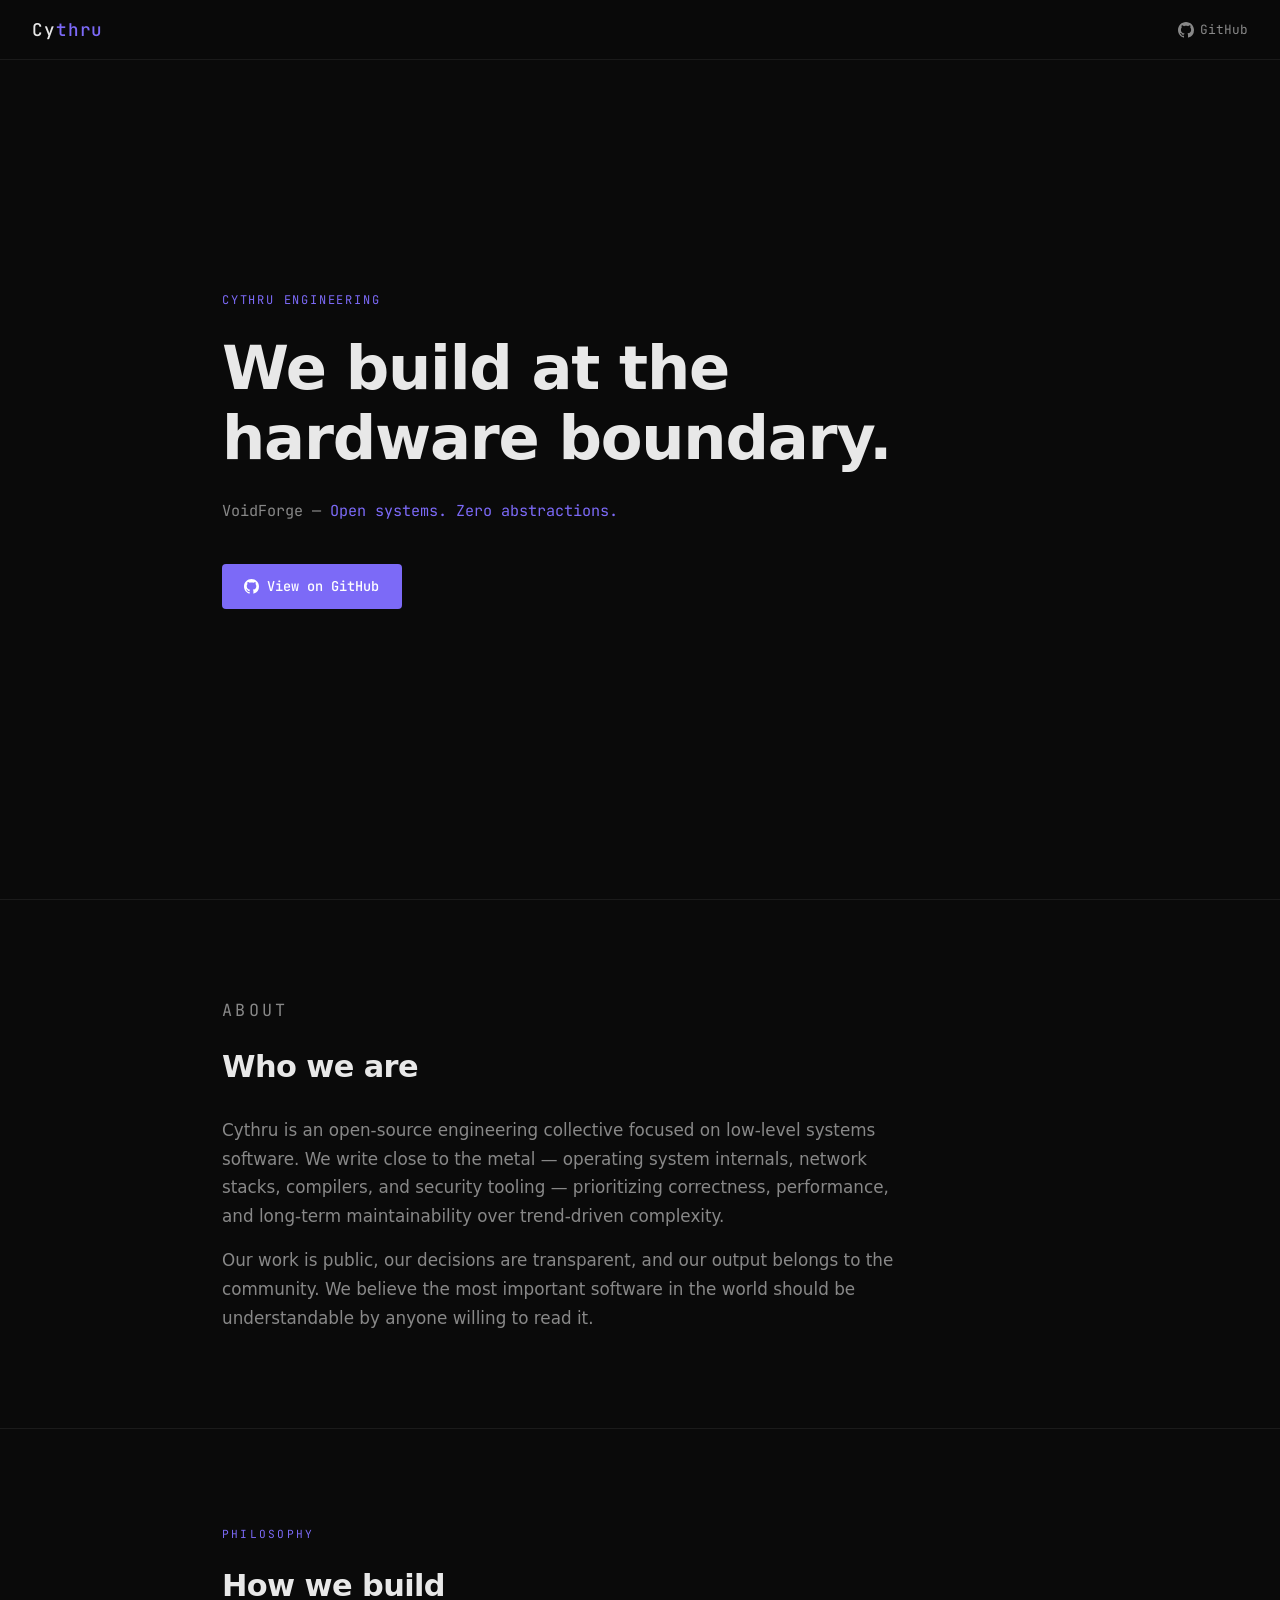
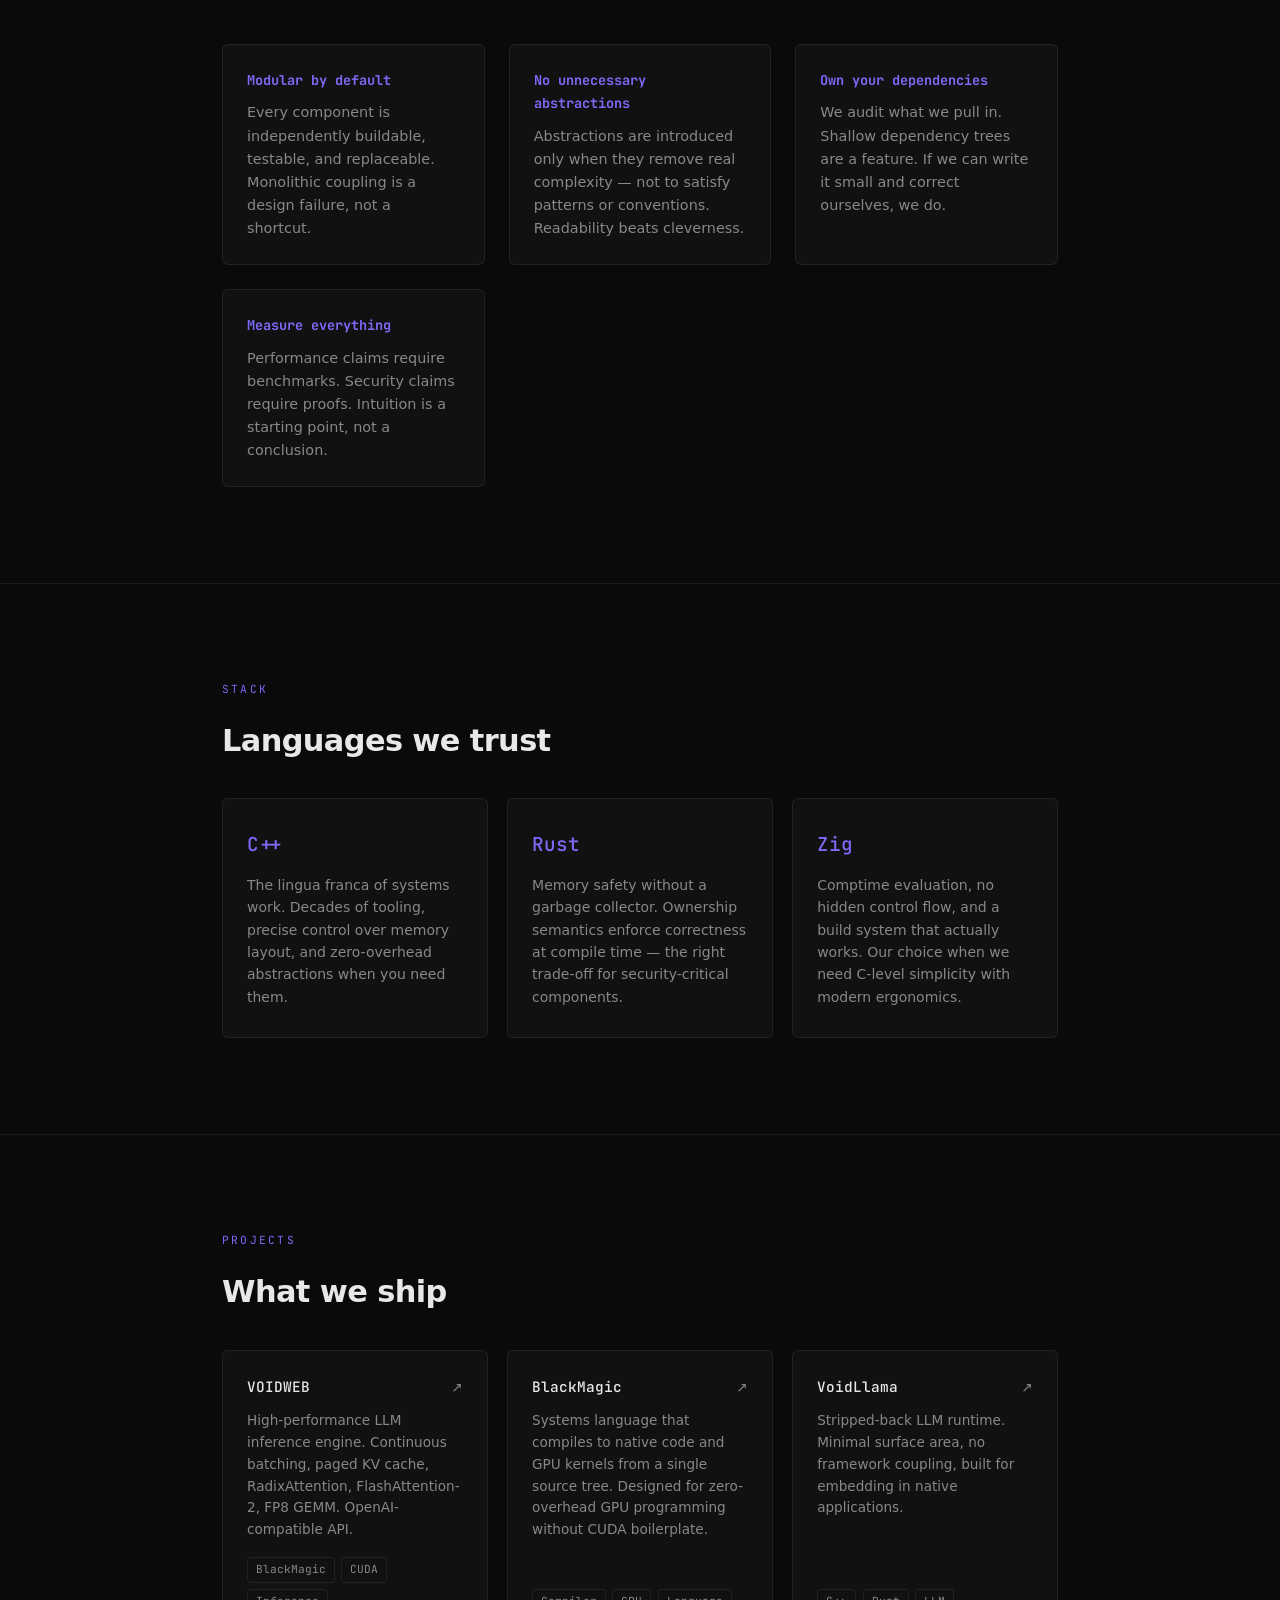
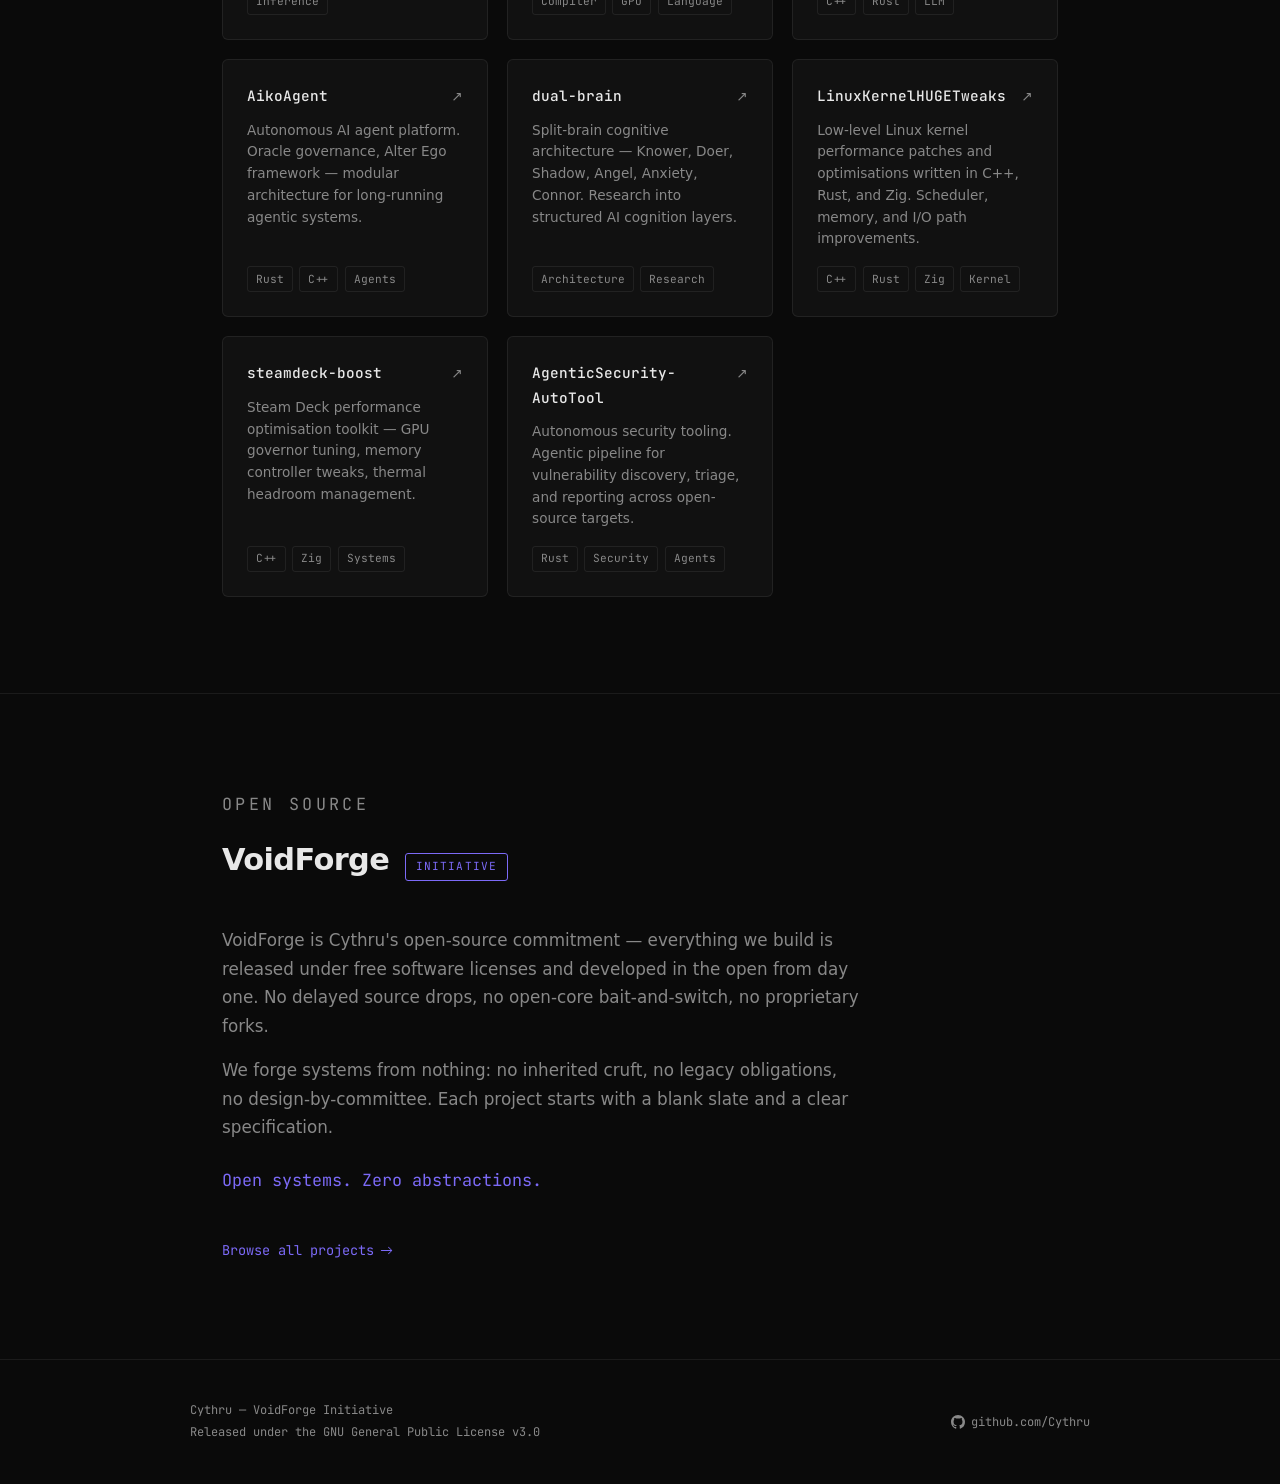
==== index.html @ 9794dbf2 "add Projects section — 8 Cythru repos VOIDWEB, BlackMagic, VoidLlama, AikoAgent, dual-brain, LinuxKe" ====
<!DOCTYPE html>
<html lang="en">
<head>
  <meta charset="UTF-8" />
  <meta name="viewport" content="width=device-width, initial-scale=1.0" />
  <title>Cythru — We build at the hardware boundary.</title>
  <meta name="description" content="Cythru is an open-source engineering collective building low-level systems in C++, Rust, and Zig. Zero abstractions. Maximum control." />
  <link rel="icon" type="image/svg+xml" href="favicon.svg" />
  <link rel="stylesheet" href="style.css" />
</head>
<body>

  <!-- NAV -->
  <nav>
    <a class="nav-wordmark" href="#">Cy<span>thru</span></a>
    <a class="nav-link" href="https://github.com/Cythru" target="_blank" rel="noopener">
      <svg viewBox="0 0 16 16" aria-hidden="true">
        <path d="M8 0C3.58 0 0 3.58 0 8c0 3.54 2.29 6.53 5.47 7.59.4.07.55-.17.55-.38
                 0-.19-.01-.82-.01-1.49-2.01.37-2.53-.49-2.69-.94-.09-.23-.48-.94-.82-1.13
                 -.28-.15-.68-.52-.01-.53.63-.01 1.08.58 1.23.82.72 1.21 1.87.87 2.33.66
                 .07-.52.28-.87.51-1.07-1.78-.2-3.64-.89-3.64-3.95 0-.87.31-1.59.82-2.15
                 -.08-.2-.36-1.02.08-2.12 0 0 .67-.21 2.2.82.64-.18 1.32-.27 2-.27
                 .68 0 1.36.09 2 .27 1.53-1.04 2.2-.82 2.2-.82.44 1.1.16 1.92.08 2.12
                 .51.56.82 1.27.82 2.15 0 3.07-1.87 3.75-3.65 3.95.29.25.54.73.54 1.48
                 0 1.07-.01 1.93-.01 2.2 0 .21.15.46.55.38A8.013 8.013 0 0016 8c0-4.42-3.58-8-8-8z"/>
      </svg>
      GitHub
    </a>
  </nav>

  <!-- HERO -->
  <section id="hero">
    <div class="hero-inner">
      <p class="hero-eyebrow">Cythru Engineering</p>
      <h1 class="hero-headline">We build at the<br>hardware boundary.</h1>
      <p class="hero-sub">
        VoidForge &mdash; <em>Open systems. Zero abstractions.</em>
      </p>
      <a class="btn btn-primary" href="https://github.com/Cythru" target="_blank" rel="noopener">
        <svg viewBox="0 0 16 16" aria-hidden="true">
          <path d="M8 0C3.58 0 0 3.58 0 8c0 3.54 2.29 6.53 5.47 7.59.4.07.55-.17.55-.38
                   0-.19-.01-.82-.01-1.49-2.01.37-2.53-.49-2.69-.94-.09-.23-.48-.94-.82-1.13
                   -.28-.15-.68-.52-.01-.53.63-.01 1.08.58 1.23.82.72 1.21 1.87.87 2.33.66
                   .07-.52.28-.87.51-1.07-1.78-.2-3.64-.89-3.64-3.95 0-.87.31-1.59.82-2.15
                   -.08-.2-.36-1.02.08-2.12 0 0 .67-.21 2.2.82.64-.18 1.32-.27 2-.27
                   .68 0 1.36.09 2 .27 1.53-1.04 2.2-.82 2.2-.82.44 1.1.16 1.92.08 2.12
                   .51.56.82 1.27.82 2.15 0 3.07-1.87 3.75-3.65 3.95.29.25.54.73.54 1.48
                   0 1.07-.01 1.93-.01 2.2 0 .21.15.46.55.38A8.013 8.013 0 0016 8c0-4.42-3.58-8-8-8z"/>
        </svg>
        View on GitHub
      </a>
    </div>
  </section>

  <!-- ABOUT -->
  <section id="about">
    <div class="container">
      <p class="section-label reveal">About</p>
      <h2 class="reveal">Who we are</h2>
      <p class="reveal">
        Cythru is an open-source engineering collective focused on low-level systems
        software. We write close to the metal — operating system internals, network
        stacks, compilers, and security tooling — prioritizing correctness, performance,
        and long-term maintainability over trend-driven complexity.
      </p>
      <p class="reveal">
        Our work is public, our decisions are transparent, and our output belongs to
        the community. We believe the most important software in the world should be
        understandable by anyone willing to read it.
      </p>
    </div>
  </section>

  <!-- PHILOSOPHY -->
  <section id="philosophy">
    <div class="container">
      <p class="section-label reveal">Philosophy</p>
      <h2 class="reveal">How we build</h2>
      <div class="philosophy-grid">
        <div class="philosophy-item reveal">
          <h3>Modular by default</h3>
          <p>Every component is independently buildable, testable, and replaceable.
             Monolithic coupling is a design failure, not a shortcut.</p>
        </div>
        <div class="philosophy-item reveal">
          <h3>No unnecessary abstractions</h3>
          <p>Abstractions are introduced only when they remove real complexity — not
             to satisfy patterns or conventions. Readability beats cleverness.</p>
        </div>
        <div class="philosophy-item reveal">
          <h3>Own your dependencies</h3>
          <p>We audit what we pull in. Shallow dependency trees are a feature.
             If we can write it small and correct ourselves, we do.</p>
        </div>
        <div class="philosophy-item reveal">
          <h3>Measure everything</h3>
          <p>Performance claims require benchmarks. Security claims require proofs.
             Intuition is a starting point, not a conclusion.</p>
        </div>
      </div>
    </div>
  </section>

  <!-- STACK -->
  <section id="stack">
    <div class="container">
      <p class="section-label reveal">Stack</p>
      <h2 class="reveal">Languages we trust</h2>
      <div class="stack-cards">
        <div class="stack-card reveal">
          <div class="stack-lang">C++</div>
          <p>The lingua franca of systems work. Decades of tooling, precise
             control over memory layout, and zero-overhead abstractions when
             you need them.</p>
        </div>
        <div class="stack-card reveal">
          <div class="stack-lang">Rust</div>
          <p>Memory safety without a garbage collector. Ownership semantics
             enforce correctness at compile time — the right trade-off for
             security-critical components.</p>
        </div>
        <div class="stack-card reveal">
          <div class="stack-lang">Zig</div>
          <p>Comptime evaluation, no hidden control flow, and a build system
             that actually works. Our choice when we need C-level simplicity
             with modern ergonomics.</p>
        </div>
      </div>
    </div>
  </section>

  <!-- PROJECTS -->
  <section id="projects">
    <div class="container">
      <p class="section-label reveal">Projects</p>
      <h2 class="reveal">What we ship</h2>
      <div class="projects-grid">

        <a class="project-card reveal" href="https://github.com/Cythru/InferenceEngines" target="_blank" rel="noopener">
          <div class="project-top">
            <span class="project-name">VOIDWEB</span>
            <span class="project-arrow">↗</span>
          </div>
          <p class="project-desc">High-performance LLM inference engine. Continuous batching, paged KV cache, RadixAttention, FlashAttention-2, FP8 GEMM. OpenAI-compatible API.</p>
          <div class="project-tags">
            <span class="tag">BlackMagic</span><span class="tag">CUDA</span><span class="tag">Inference</span>
          </div>
        </a>

        <a class="project-card reveal" href="https://github.com/Cythru/blackmagic" target="_blank" rel="noopener">
          <div class="project-top">
            <span class="project-name">BlackMagic</span>
            <span class="project-arrow">↗</span>
          </div>
          <p class="project-desc">Systems language that compiles to native code and GPU kernels from a single source tree. Designed for zero-overhead GPU programming without CUDA boilerplate.</p>
          <div class="project-tags">
            <span class="tag">Compiler</span><span class="tag">GPU</span><span class="tag">Language</span>
          </div>
        </a>

        <a class="project-card reveal" href="https://github.com/Cythru/VoidLlama" target="_blank" rel="noopener">
          <div class="project-top">
            <span class="project-name">VoidLlama</span>
            <span class="project-arrow">↗</span>
          </div>
          <p class="project-desc">Stripped-back LLM runtime. Minimal surface area, no framework coupling, built for embedding in native applications.</p>
          <div class="project-tags">
            <span class="tag">C++</span><span class="tag">Rust</span><span class="tag">LLM</span>
          </div>
        </a>

        <a class="project-card reveal" href="https://github.com/Cythru/AikoAgent" target="_blank" rel="noopener">
          <div class="project-top">
            <span class="project-name">AikoAgent</span>
            <span class="project-arrow">↗</span>
          </div>
          <p class="project-desc">Autonomous AI agent platform. Oracle governance, Alter Ego framework — modular architecture for long-running agentic systems.</p>
          <div class="project-tags">
            <span class="tag">Rust</span><span class="tag">C++</span><span class="tag">Agents</span>
          </div>
        </a>

        <a class="project-card reveal" href="https://github.com/Cythru/dual-brain" target="_blank" rel="noopener">
          <div class="project-top">
            <span class="project-name">dual-brain</span>
            <span class="project-arrow">↗</span>
          </div>
          <p class="project-desc">Split-brain cognitive architecture — Knower, Doer, Shadow, Angel, Anxiety, Connor. Research into structured AI cognition layers.</p>
          <div class="project-tags">
            <span class="tag">Architecture</span><span class="tag">Research</span>
          </div>
        </a>

        <a class="project-card reveal" href="https://github.com/Cythru/LinuxKernal-HUGETweaks-cpp-rust-zig" target="_blank" rel="noopener">
          <div class="project-top">
            <span class="project-name">LinuxKernel&shy;HUGETweaks</span>
            <span class="project-arrow">↗</span>
          </div>
          <p class="project-desc">Low-level Linux kernel performance patches and optimisations written in C++, Rust, and Zig. Scheduler, memory, and I/O path improvements.</p>
          <div class="project-tags">
            <span class="tag">C++</span><span class="tag">Rust</span><span class="tag">Zig</span><span class="tag">Kernel</span>
          </div>
        </a>

        <a class="project-card reveal" href="https://github.com/Cythru/Cythru-steamdeck-boost" target="_blank" rel="noopener">
          <div class="project-top">
            <span class="project-name">steamdeck-boost</span>
            <span class="project-arrow">↗</span>
          </div>
          <p class="project-desc">Steam Deck performance optimisation toolkit — GPU governor tuning, memory controller tweaks, thermal headroom management.</p>
          <div class="project-tags">
            <span class="tag">C++</span><span class="tag">Zig</span><span class="tag">Systems</span>
          </div>
        </a>

        <a class="project-card reveal" href="https://github.com/Cythru/AgenticSecurityAutoTool" target="_blank" rel="noopener">
          <div class="project-top">
            <span class="project-name">AgenticSecurity&shy;AutoTool</span>
            <span class="project-arrow">↗</span>
          </div>
          <p class="project-desc">Autonomous security tooling. Agentic pipeline for vulnerability discovery, triage, and reporting across open-source targets.</p>
          <div class="project-tags">
            <span class="tag">Rust</span><span class="tag">Security</span><span class="tag">Agents</span>
          </div>
        </a>

      </div>
    </div>
  </section>

  <!-- VOIDFORGE -->
  <section id="voidforge">
    <div class="container">
      <p class="section-label reveal">Open Source</p>
      <div class="vf-header reveal">
        <h2>VoidForge</h2>
        <span class="vf-badge">Initiative</span>
      </div>
      <p class="reveal">
        VoidForge is Cythru's open-source commitment — everything we build is
        released under free software licenses and developed in the open from
        day one. No delayed source drops, no open-core bait-and-switch, no
        proprietary forks.
      </p>
      <p class="reveal">
        We forge systems from nothing: no inherited cruft, no legacy obligations,
        no design-by-committee. Each project starts with a blank slate and a
        clear specification.
      </p>
      <p class="vf-tagline reveal">Open systems. Zero abstractions.</p>
      <a class="vf-link reveal" href="https://github.com/Cythru" target="_blank" rel="noopener">
        Browse all projects
        <svg viewBox="0 0 16 16" aria-hidden="true">
          <path fill-rule="evenodd" d="M1 8a.5.5 0 0 1 .5-.5h11.793l-3.147-3.146a.5.5 0
               0 1 .708-.708l4 4a.5.5 0 0 1 0 .708l-4 4a.5.5 0 0 1-.708-.708L13.293
               8.5H1.5A.5.5 0 0 1 1 8z"/>
        </svg>
      </a>
    </div>
  </section>

  <!-- FOOTER -->
  <footer>
    <div class="footer-inner">
      <div class="footer-left">
        <span>Cythru &mdash; VoidForge Initiative</span><br>
        <span>Released under the GNU General Public License v3.0</span>
      </div>
      <a class="footer-right" href="https://github.com/Cythru" target="_blank" rel="noopener">
        <svg viewBox="0 0 16 16" aria-hidden="true">
          <path d="M8 0C3.58 0 0 3.58 0 8c0 3.54 2.29 6.53 5.47 7.59.4.07.55-.17.55-.38
                   0-.19-.01-.82-.01-1.49-2.01.37-2.53-.49-2.69-.94-.09-.23-.48-.94-.82-1.13
                   -.28-.15-.68-.52-.01-.53.63-.01 1.08.58 1.23.82.72 1.21 1.87.87 2.33.66
                   .07-.52.28-.87.51-1.07-1.78-.2-3.64-.89-3.64-3.95 0-.87.31-1.59.82-2.15
                   -.08-.2-.36-1.02.08-2.12 0 0 .67-.21 2.2.82.64-.18 1.32-.27 2-.27
                   .68 0 1.36.09 2 .27 1.53-1.04 2.2-.82 2.2-.82.44 1.1.16 1.92.08 2.12
                   .51.56.82 1.27.82 2.15 0 3.07-1.87 3.75-3.65 3.95.29.25.54.73.54 1.48
                   0 1.07-.01 1.93-.01 2.2 0 .21.15.46.55.38A8.013 8.013 0 0016 8c0-4.42-3.58-8-8-8z"/>
        </svg>
        github.com/Cythru
      </a>
    </div>
  </footer>

  <script src="script.js"></script>
</body>
</html>
---- style.css ----
@import url('https://fonts.googleapis.com/css2?family=JetBrains+Mono:wght@400;500&display=swap');

*, *::before, *::after {
  box-sizing: border-box;
  margin: 0;
  padding: 0;
}

:root {
  --bg: #0a0a0a;
  --bg-card: #111111;
  --bg-nav: rgba(10, 10, 10, 0.85);
  --text: #e8e8e8;
  --text-muted: #888888;
  --accent: #7c6af7;
  --accent-dim: rgba(124, 106, 247, 0.15);
  --border: rgba(255, 255, 255, 0.07);
  --font-ui: -apple-system, 'Segoe UI', system-ui, sans-serif;
  --font-mono: 'JetBrains Mono', 'Fira Code', monospace;
}

html {
  scroll-behavior: smooth;
}

body {
  background: var(--bg);
  color: var(--text);
  font-family: var(--font-ui);
  font-size: 16px;
  line-height: 1.7;
  -webkit-font-smoothing: antialiased;
}

/* ─── NAV ─────────────────────────────────────────────────── */

nav {
  position: fixed;
  top: 0;
  left: 0;
  right: 0;
  z-index: 100;
  display: flex;
  align-items: center;
  justify-content: space-between;
  padding: 0 2rem;
  height: 60px;
  background: var(--bg-nav);
  backdrop-filter: blur(12px);
  -webkit-backdrop-filter: blur(12px);
  border-bottom: 1px solid var(--border);
}

.nav-wordmark {
  font-family: var(--font-mono);
  font-size: 1.1rem;
  font-weight: 500;
  letter-spacing: 0.05em;
  color: var(--text);
  text-decoration: none;
}

.nav-wordmark span {
  color: var(--accent);
}

.nav-link {
  display: flex;
  align-items: center;
  gap: 0.4rem;
  font-family: var(--font-mono);
  font-size: 0.8rem;
  color: var(--text-muted);
  text-decoration: none;
  transition: color 0.2s;
}

.nav-link:hover {
  color: var(--text);
}

.nav-link svg {
  width: 16px;
  height: 16px;
  fill: currentColor;
}

/* ─── LAYOUT ──────────────────────────────────────────────── */

.container {
  max-width: 900px;
  margin: 0 auto;
  padding: 0 2rem;
}

section {
  padding: 6rem 0;
  border-bottom: 1px solid var(--border);
}

section:last-of-type {
  border-bottom: none;
}

/* ─── HERO ────────────────────────────────────────────────── */

#hero {
  min-height: 100vh;
  display: flex;
  align-items: center;
  border-bottom: 1px solid var(--border);
  padding: 0;
}

.hero-inner {
  padding: 6rem 2rem;
  max-width: 900px;
  margin: 0 auto;
  width: 100%;
}

.hero-eyebrow {
  font-family: var(--font-mono);
  font-size: 0.75rem;
  letter-spacing: 0.15em;
  text-transform: uppercase;
  color: var(--accent);
  margin-bottom: 1.5rem;
  opacity: 0;
  transform: translateY(12px);
  animation: fadeUp 0.6s ease forwards 0.1s;
}

.hero-headline {
  font-size: clamp(2.2rem, 5vw, 3.8rem);
  font-weight: 600;
  line-height: 1.15;
  letter-spacing: -0.02em;
  margin-bottom: 1.5rem;
  opacity: 0;
  transform: translateY(12px);
  animation: fadeUp 0.6s ease forwards 0.2s;
}

.hero-sub {
  font-family: var(--font-mono);
  font-size: 0.95rem;
  color: var(--text-muted);
  margin-bottom: 2.5rem;
  opacity: 0;
  transform: translateY(12px);
  animation: fadeUp 0.6s ease forwards 0.35s;
}

.hero-sub em {
  color: var(--accent);
  font-style: normal;
}

.btn {
  display: inline-flex;
  align-items: center;
  gap: 0.5rem;
  padding: 0.7rem 1.4rem;
  font-family: var(--font-mono);
  font-size: 0.85rem;
  font-weight: 500;
  border-radius: 4px;
  text-decoration: none;
  transition: all 0.2s;
  opacity: 0;
  animation: fadeUp 0.6s ease forwards 0.5s;
}

.btn-primary {
  background: var(--accent);
  color: #fff;
}

.btn-primary:hover {
  background: #9184f9;
  transform: translateY(-1px);
}

.btn svg {
  width: 15px;
  height: 15px;
  fill: currentColor;
}

/* ─── SECTION HEADERS ─────────────────────────────────────── */

.section-label {
  font-family: var(--font-mono);
  font-size: 0.7rem;
  letter-spacing: 0.2em;
  text-transform: uppercase;
  color: var(--accent);
  margin-bottom: 1rem;
}

h2 {
  font-size: 1.9rem;
  font-weight: 600;
  letter-spacing: -0.02em;
  margin-bottom: 1.5rem;
}

/* ─── ABOUT ───────────────────────────────────────────────── */

#about p {
  color: var(--text-muted);
  max-width: 680px;
  font-size: 1.05rem;
}

#about p + p {
  margin-top: 1rem;
}

/* ─── PHILOSOPHY ──────────────────────────────────────────── */

.philosophy-grid {
  display: grid;
  grid-template-columns: repeat(auto-fit, minmax(220px, 1fr));
  gap: 1.5rem;
  margin-top: 2rem;
}

.philosophy-item {
  padding: 1.5rem;
  border: 1px solid var(--border);
  border-radius: 6px;
  background: var(--bg-card);
}

.philosophy-item h3 {
  font-family: var(--font-mono);
  font-size: 0.85rem;
  color: var(--accent);
  margin-bottom: 0.6rem;
}

.philosophy-item p {
  font-size: 0.9rem;
  color: var(--text-muted);
  line-height: 1.6;
}

/* ─── STACK ───────────────────────────────────────────────── */

.stack-cards {
  display: grid;
  grid-template-columns: repeat(3, 1fr);
  gap: 1.2rem;
  margin-top: 2rem;
}

.stack-card {
  padding: 1.8rem 1.5rem;
  border: 1px solid var(--border);
  border-radius: 6px;
  background: var(--bg-card);
  transition: transform 0.2s, border-color 0.2s, box-shadow 0.2s;
}

.stack-card:hover {
  transform: translateY(-4px);
  border-color: rgba(124, 106, 247, 0.4);
  box-shadow: 0 8px 32px rgba(124, 106, 247, 0.08);
}

.stack-lang {
  font-family: var(--font-mono);
  font-size: 1.2rem;
  font-weight: 500;
  color: var(--accent);
  margin-bottom: 0.8rem;
}

.stack-card p {
  font-size: 0.875rem;
  color: var(--text-muted);
  line-height: 1.6;
}

/* ─── PROJECTS ───────────────────────────────────────────── */

.projects-grid {
  display: grid;
  grid-template-columns: repeat(auto-fill, minmax(260px, 1fr));
  gap: 1.2rem;
  margin-top: 2rem;
}

.project-card {
  display: flex;
  flex-direction: column;
  padding: 1.5rem;
  border: 1px solid var(--border);
  border-radius: 6px;
  background: var(--bg-card);
  text-decoration: none;
  transition: transform 0.2s, border-color 0.2s, box-shadow 0.2s;
}

.project-card:hover {
  transform: translateY(-4px);
  border-color: rgba(124, 106, 247, 0.4);
  box-shadow: 0 8px 32px rgba(124, 106, 247, 0.08);
}

.project-top {
  display: flex;
  align-items: baseline;
  justify-content: space-between;
  margin-bottom: 0.7rem;
}

.project-name {
  font-family: var(--font-mono);
  font-size: 0.9rem;
  font-weight: 500;
  color: var(--text);
}

.project-arrow {
  font-size: 0.85rem;
  color: var(--text-muted);
  transition: color 0.2s, transform 0.2s;
}

.project-card:hover .project-arrow {
  color: var(--accent);
  transform: translate(2px, -2px);
}

.project-desc {
  font-size: 0.85rem;
  color: var(--text-muted);
  line-height: 1.6;
  flex: 1;
  margin-bottom: 1rem;
}

.project-tags {
  display: flex;
  flex-wrap: wrap;
  gap: 0.4rem;
}

.tag {
  font-family: var(--font-mono);
  font-size: 0.7rem;
  padding: 0.15rem 0.5rem;
  border: 1px solid var(--border);
  border-radius: 3px;
  color: var(--text-muted);
}

/* ─── VOIDFORGE ───────────────────────────────────────────── */

#voidforge .vf-header {
  display: flex;
  align-items: baseline;
  gap: 1rem;
  flex-wrap: wrap;
  margin-bottom: 1rem;
}

#voidforge .vf-badge {
  font-family: var(--font-mono);
  font-size: 0.7rem;
  letter-spacing: 0.1em;
  text-transform: uppercase;
  padding: 0.2rem 0.6rem;
  border: 1px solid var(--accent);
  border-radius: 3px;
  color: var(--accent);
}

#voidforge p {
  color: var(--text-muted);
  max-width: 640px;
  font-size: 1.05rem;
  margin-bottom: 1rem;
}

#voidforge p + p {
  margin-top: 0;
}

.vf-tagline {
  font-family: var(--font-mono);
  font-size: 0.85rem;
  color: var(--accent) !important;
  margin-top: 1.5rem !important;
}

.vf-link {
  display: inline-flex;
  align-items: center;
  gap: 0.4rem;
  margin-top: 1.8rem;
  font-family: var(--font-mono);
  font-size: 0.85rem;
  color: var(--accent);
  text-decoration: none;
  border-bottom: 1px solid transparent;
  transition: border-color 0.2s;
}

.vf-link:hover {
  border-color: var(--accent);
}

.vf-link svg {
  width: 13px;
  height: 13px;
  fill: currentColor;
}

/* ─── FOOTER ──────────────────────────────────────────────── */

footer {
  padding: 2.5rem 2rem;
  border-top: 1px solid var(--border);
}

.footer-inner {
  max-width: 900px;
  margin: 0 auto;
  display: flex;
  align-items: center;
  justify-content: space-between;
  flex-wrap: wrap;
  gap: 1rem;
}

.footer-left {
  font-family: var(--font-mono);
  font-size: 0.75rem;
  color: var(--text-muted);
  line-height: 1.8;
}

.footer-right {
  display: flex;
  align-items: center;
  gap: 0.4rem;
  font-family: var(--font-mono);
  font-size: 0.75rem;
  color: var(--text-muted);
  text-decoration: none;
  transition: color 0.2s;
}

.footer-right:hover {
  color: var(--text);
}

.footer-right svg {
  width: 14px;
  height: 14px;
  fill: currentColor;
}

/* ─── ANIMATIONS ──────────────────────────────────────────── */

@keyframes fadeUp {
  to {
    opacity: 1;
    transform: translateY(0);
  }
}

.reveal {
  opacity: 0;
  transform: translateY(20px);
  transition: opacity 0.6s ease, transform 0.6s ease;
}

.reveal.visible {
  opacity: 1;
  transform: translateY(0);
}

/* ─── RESPONSIVE ──────────────────────────────────────────── */

@media (max-width: 680px) {
  nav {
    padding: 0 1.2rem;
  }

  .container {
    padding: 0 1.2rem;
  }

  .hero-inner {
    padding: 5rem 1.2rem;
  }

  section {
    padding: 4rem 0;
  }

  .stack-cards {
    grid-template-columns: 1fr;
  }

  .philosophy-grid {
    grid-template-columns: 1fr;
  }

  .footer-inner {
    flex-direction: column;
    align-items: flex-start;
  }
}
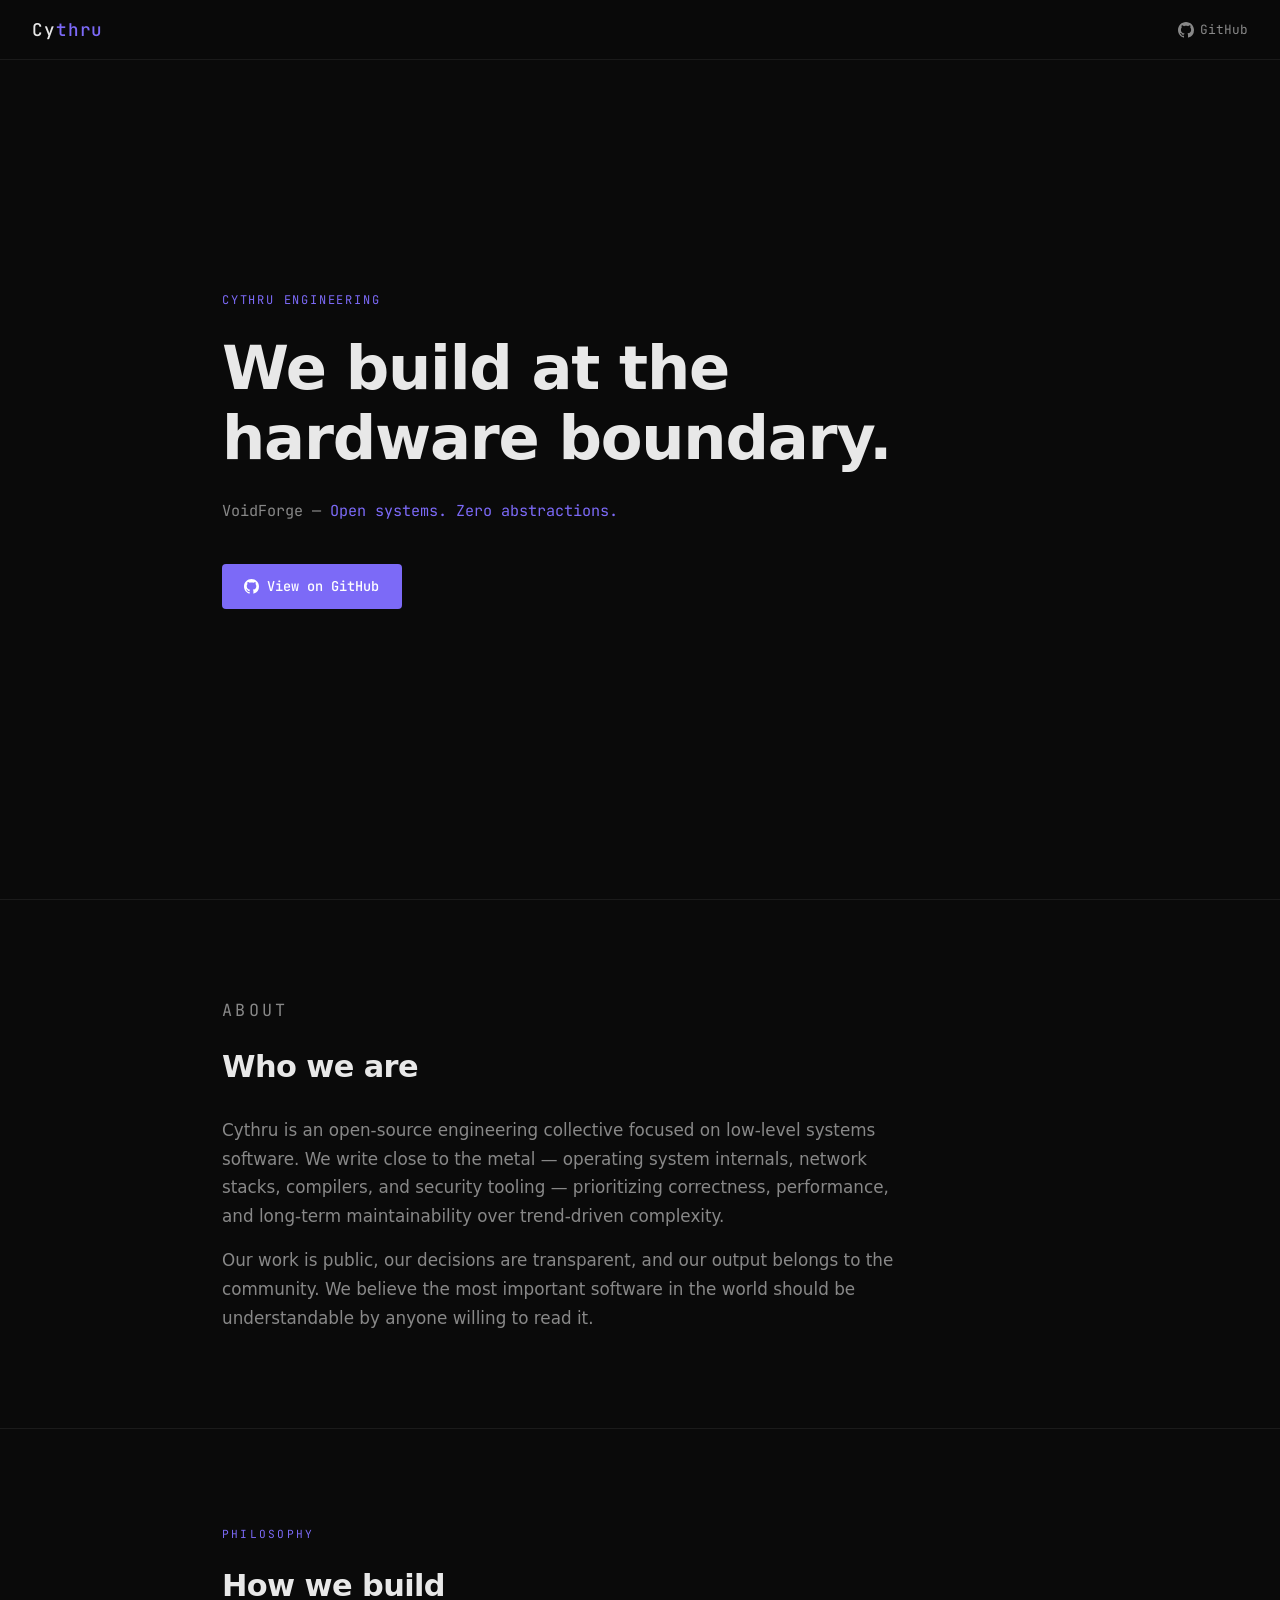
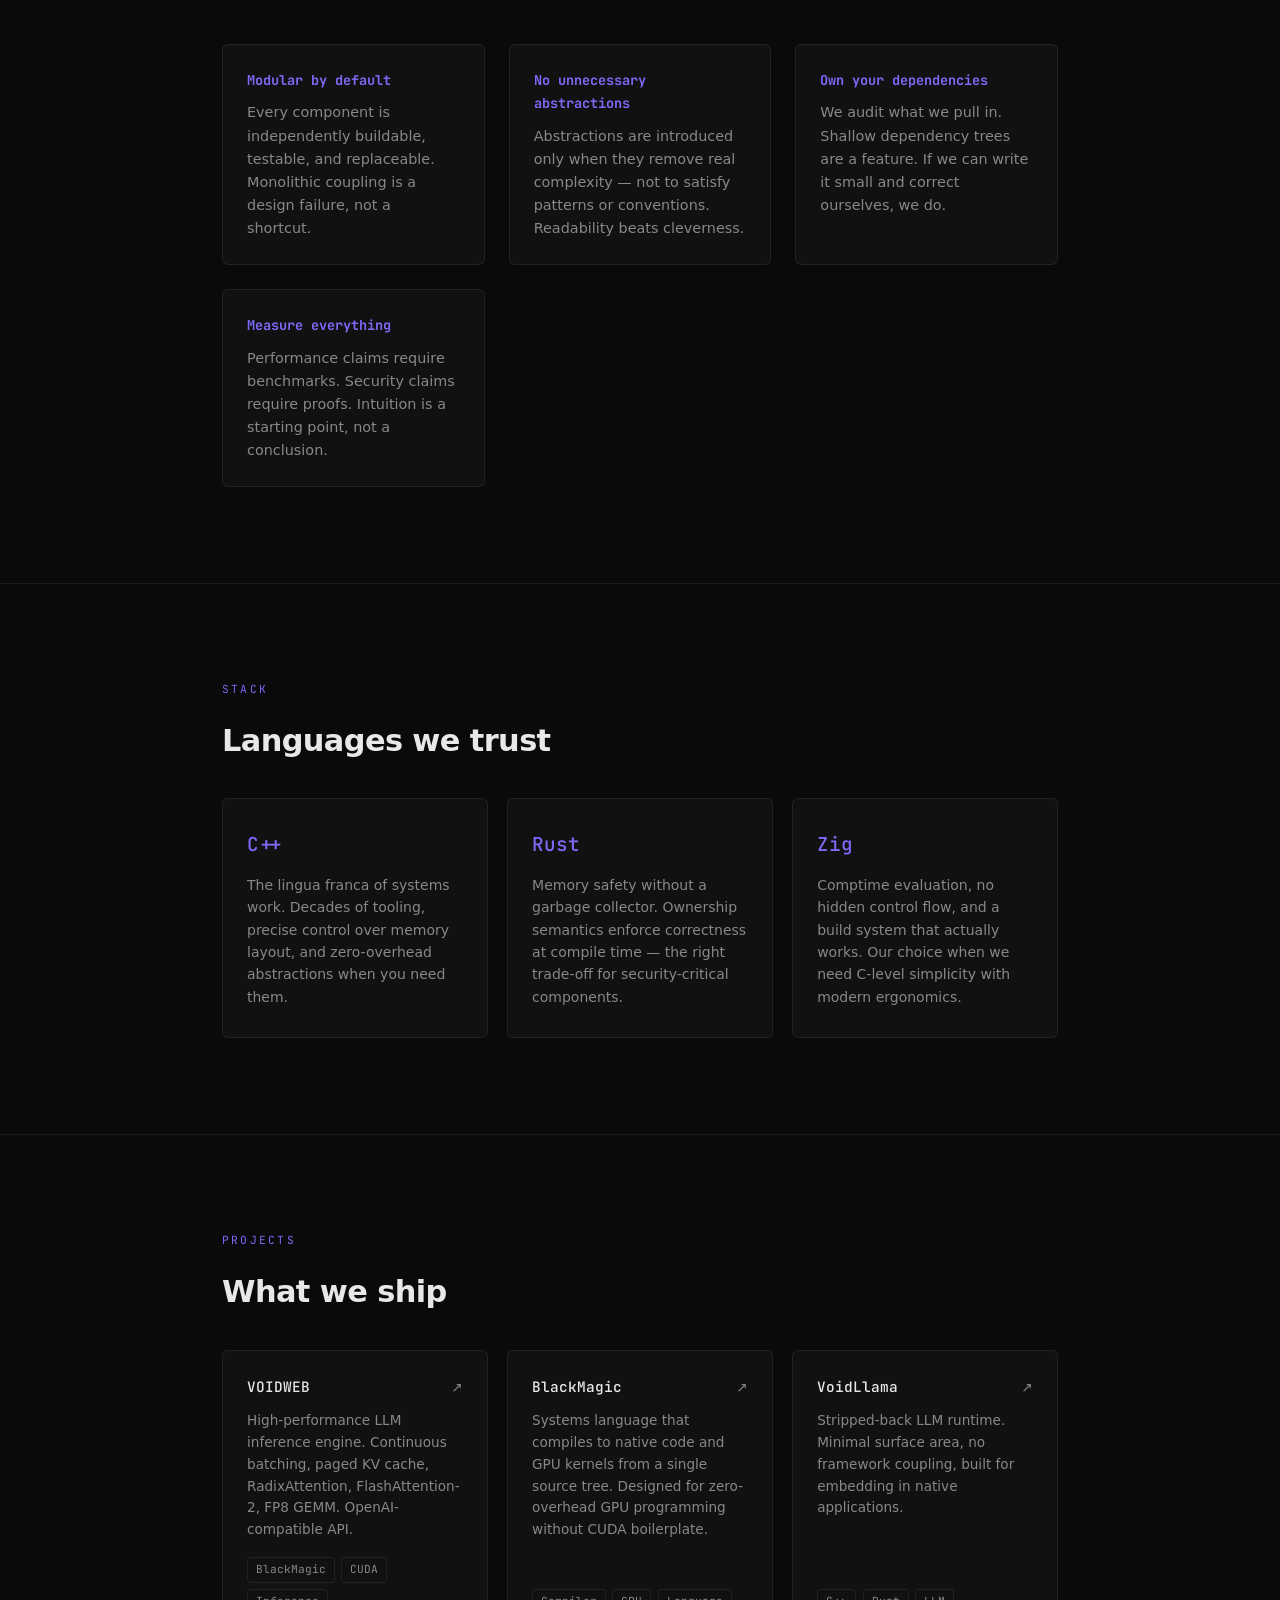
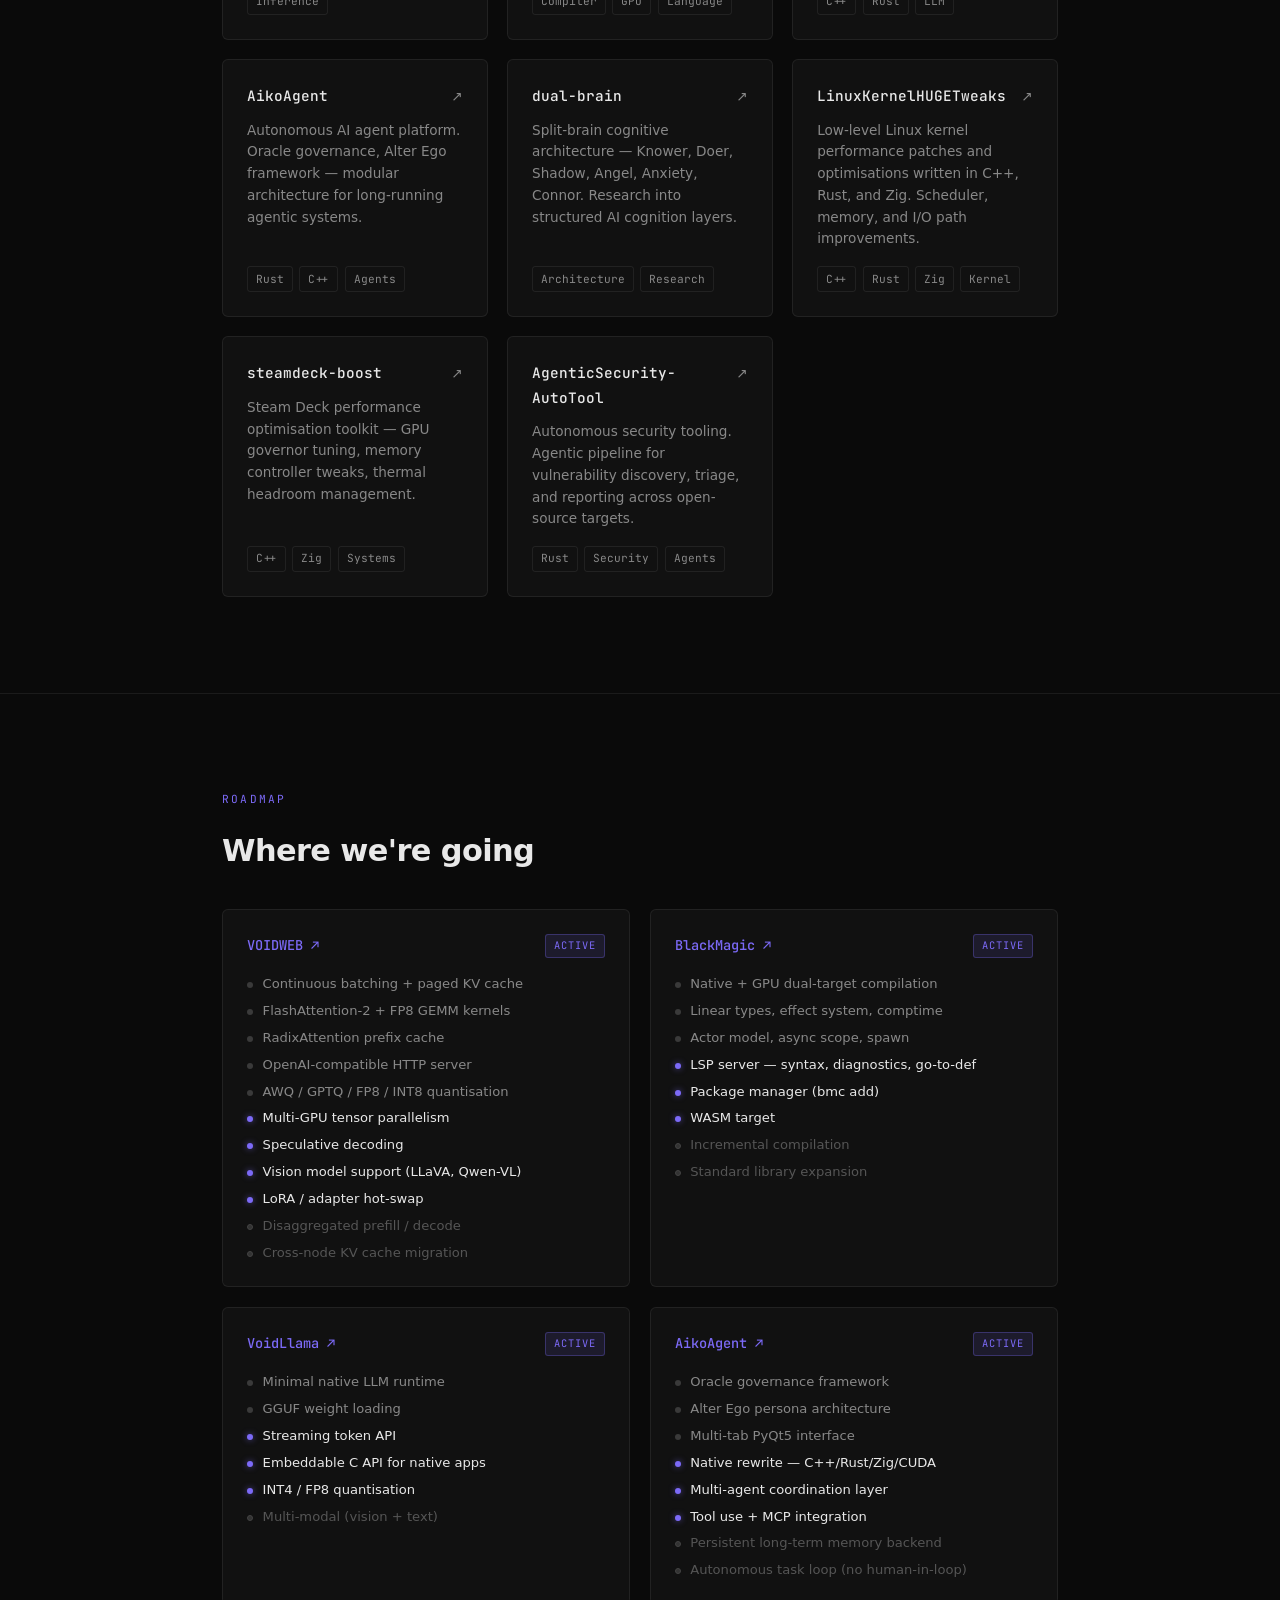
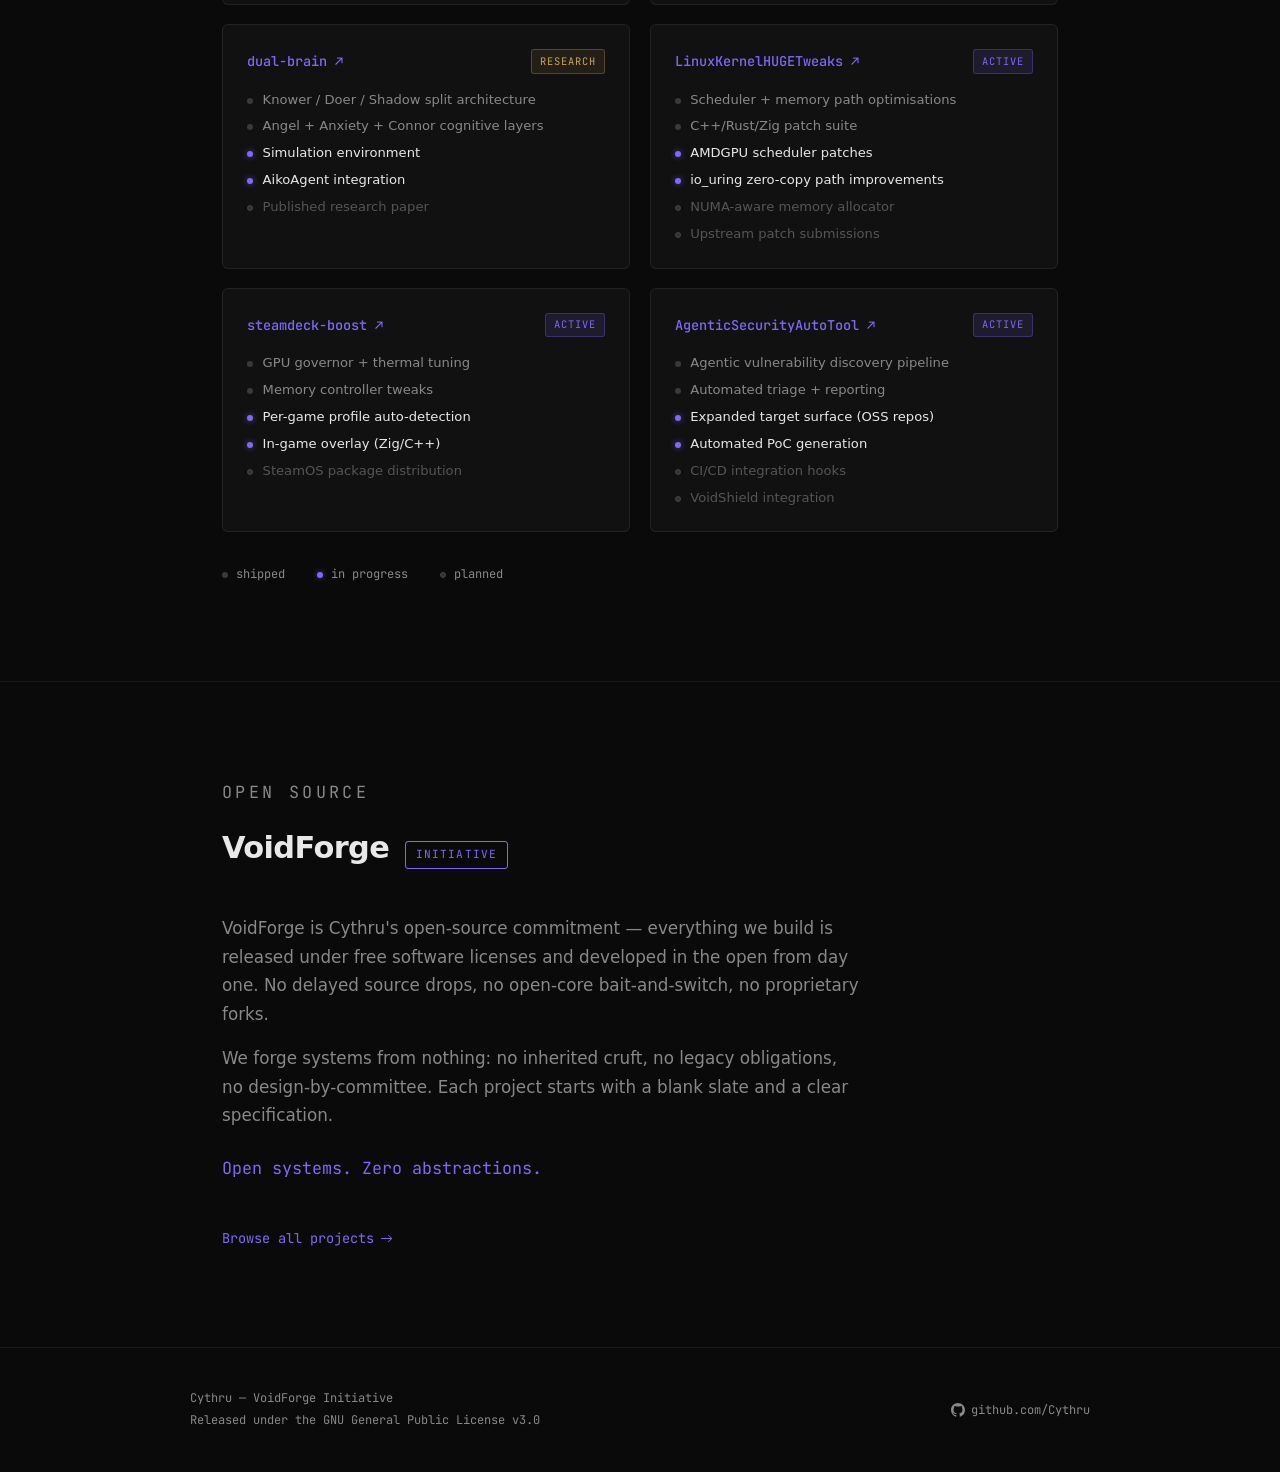
==== commit 80db5984: "add Roadmap section — all 8 projects with milestones shipped / in-progress / planned per project. VO" ====
--- a/index.html
+++ b/index.html
@@ -228,6 +228,151 @@
     </div>
   </section>
 
+  <!-- ROADMAP -->
+  <section id="roadmap">
+    <div class="container">
+      <p class="section-label reveal">Roadmap</p>
+      <h2 class="reveal">Where we're going</h2>
+
+      <div class="roadmap-list">
+
+        <div class="roadmap-project reveal">
+          <div class="roadmap-project-header">
+            <a class="roadmap-project-name" href="https://github.com/Cythru/InferenceEngines" target="_blank" rel="noopener">VOIDWEB ↗</a>
+            <span class="roadmap-status status-active">active</span>
+          </div>
+          <div class="roadmap-items">
+            <div class="roadmap-item done"><span class="ri-dot"></span>Continuous batching + paged KV cache</div>
+            <div class="roadmap-item done"><span class="ri-dot"></span>FlashAttention-2 + FP8 GEMM kernels</div>
+            <div class="roadmap-item done"><span class="ri-dot"></span>RadixAttention prefix cache</div>
+            <div class="roadmap-item done"><span class="ri-dot"></span>OpenAI-compatible HTTP server</div>
+            <div class="roadmap-item done"><span class="ri-dot"></span>AWQ / GPTQ / FP8 / INT8 quantisation</div>
+            <div class="roadmap-item next"><span class="ri-dot"></span>Multi-GPU tensor parallelism</div>
+            <div class="roadmap-item next"><span class="ri-dot"></span>Speculative decoding</div>
+            <div class="roadmap-item next"><span class="ri-dot"></span>Vision model support (LLaVA, Qwen-VL)</div>
+            <div class="roadmap-item next"><span class="ri-dot"></span>LoRA / adapter hot-swap</div>
+            <div class="roadmap-item future"><span class="ri-dot"></span>Disaggregated prefill / decode</div>
+            <div class="roadmap-item future"><span class="ri-dot"></span>Cross-node KV cache migration</div>
+          </div>
+        </div>
+
+        <div class="roadmap-project reveal">
+          <div class="roadmap-project-header">
+            <a class="roadmap-project-name" href="https://github.com/Cythru/blackmagic" target="_blank" rel="noopener">BlackMagic ↗</a>
+            <span class="roadmap-status status-active">active</span>
+          </div>
+          <div class="roadmap-items">
+            <div class="roadmap-item done"><span class="ri-dot"></span>Native + GPU dual-target compilation</div>
+            <div class="roadmap-item done"><span class="ri-dot"></span>Linear types, effect system, comptime</div>
+            <div class="roadmap-item done"><span class="ri-dot"></span>Actor model, async scope, spawn</div>
+            <div class="roadmap-item next"><span class="ri-dot"></span>LSP server — syntax, diagnostics, go-to-def</div>
+            <div class="roadmap-item next"><span class="ri-dot"></span>Package manager (bmc add)</div>
+            <div class="roadmap-item next"><span class="ri-dot"></span>WASM target</div>
+            <div class="roadmap-item future"><span class="ri-dot"></span>Incremental compilation</div>
+            <div class="roadmap-item future"><span class="ri-dot"></span>Standard library expansion</div>
+          </div>
+        </div>
+
+        <div class="roadmap-project reveal">
+          <div class="roadmap-project-header">
+            <a class="roadmap-project-name" href="https://github.com/Cythru/VoidLlama" target="_blank" rel="noopener">VoidLlama ↗</a>
+            <span class="roadmap-status status-active">active</span>
+          </div>
+          <div class="roadmap-items">
+            <div class="roadmap-item done"><span class="ri-dot"></span>Minimal native LLM runtime</div>
+            <div class="roadmap-item done"><span class="ri-dot"></span>GGUF weight loading</div>
+            <div class="roadmap-item next"><span class="ri-dot"></span>Streaming token API</div>
+            <div class="roadmap-item next"><span class="ri-dot"></span>Embeddable C API for native apps</div>
+            <div class="roadmap-item next"><span class="ri-dot"></span>INT4 / FP8 quantisation</div>
+            <div class="roadmap-item future"><span class="ri-dot"></span>Multi-modal (vision + text)</div>
+          </div>
+        </div>
+
+        <div class="roadmap-project reveal">
+          <div class="roadmap-project-header">
+            <a class="roadmap-project-name" href="https://github.com/Cythru/AikoAgent" target="_blank" rel="noopener">AikoAgent ↗</a>
+            <span class="roadmap-status status-active">active</span>
+          </div>
+          <div class="roadmap-items">
+            <div class="roadmap-item done"><span class="ri-dot"></span>Oracle governance framework</div>
+            <div class="roadmap-item done"><span class="ri-dot"></span>Alter Ego persona architecture</div>
+            <div class="roadmap-item done"><span class="ri-dot"></span>Multi-tab PyQt5 interface</div>
+            <div class="roadmap-item next"><span class="ri-dot"></span>Native rewrite — C++/Rust/Zig/CUDA</div>
+            <div class="roadmap-item next"><span class="ri-dot"></span>Multi-agent coordination layer</div>
+            <div class="roadmap-item next"><span class="ri-dot"></span>Tool use + MCP integration</div>
+            <div class="roadmap-item future"><span class="ri-dot"></span>Persistent long-term memory backend</div>
+            <div class="roadmap-item future"><span class="ri-dot"></span>Autonomous task loop (no human-in-loop)</div>
+          </div>
+        </div>
+
+        <div class="roadmap-project reveal">
+          <div class="roadmap-project-header">
+            <a class="roadmap-project-name" href="https://github.com/Cythru/dual-brain" target="_blank" rel="noopener">dual-brain ↗</a>
+            <span class="roadmap-status status-research">research</span>
+          </div>
+          <div class="roadmap-items">
+            <div class="roadmap-item done"><span class="ri-dot"></span>Knower / Doer / Shadow split architecture</div>
+            <div class="roadmap-item done"><span class="ri-dot"></span>Angel + Anxiety + Connor cognitive layers</div>
+            <div class="roadmap-item next"><span class="ri-dot"></span>Simulation environment</div>
+            <div class="roadmap-item next"><span class="ri-dot"></span>AikoAgent integration</div>
+            <div class="roadmap-item future"><span class="ri-dot"></span>Published research paper</div>
+          </div>
+        </div>
+
+        <div class="roadmap-project reveal">
+          <div class="roadmap-project-header">
+            <a class="roadmap-project-name" href="https://github.com/Cythru/LinuxKernal-HUGETweaks-cpp-rust-zig" target="_blank" rel="noopener">LinuxKernelHUGETweaks ↗</a>
+            <span class="roadmap-status status-active">active</span>
+          </div>
+          <div class="roadmap-items">
+            <div class="roadmap-item done"><span class="ri-dot"></span>Scheduler + memory path optimisations</div>
+            <div class="roadmap-item done"><span class="ri-dot"></span>C++/Rust/Zig patch suite</div>
+            <div class="roadmap-item next"><span class="ri-dot"></span>AMDGPU scheduler patches</div>
+            <div class="roadmap-item next"><span class="ri-dot"></span>io_uring zero-copy path improvements</div>
+            <div class="roadmap-item future"><span class="ri-dot"></span>NUMA-aware memory allocator</div>
+            <div class="roadmap-item future"><span class="ri-dot"></span>Upstream patch submissions</div>
+          </div>
+        </div>
+
+        <div class="roadmap-project reveal">
+          <div class="roadmap-project-header">
+            <a class="roadmap-project-name" href="https://github.com/Cythru/Cythru-steamdeck-boost" target="_blank" rel="noopener">steamdeck-boost ↗</a>
+            <span class="roadmap-status status-active">active</span>
+          </div>
+          <div class="roadmap-items">
+            <div class="roadmap-item done"><span class="ri-dot"></span>GPU governor + thermal tuning</div>
+            <div class="roadmap-item done"><span class="ri-dot"></span>Memory controller tweaks</div>
+            <div class="roadmap-item next"><span class="ri-dot"></span>Per-game profile auto-detection</div>
+            <div class="roadmap-item next"><span class="ri-dot"></span>In-game overlay (Zig/C++)</div>
+            <div class="roadmap-item future"><span class="ri-dot"></span>SteamOS package distribution</div>
+          </div>
+        </div>
+
+        <div class="roadmap-project reveal">
+          <div class="roadmap-project-header">
+            <a class="roadmap-project-name" href="https://github.com/Cythru/AgenticSecurityAutoTool" target="_blank" rel="noopener">AgenticSecurityAutoTool ↗</a>
+            <span class="roadmap-status status-active">active</span>
+          </div>
+          <div class="roadmap-items">
+            <div class="roadmap-item done"><span class="ri-dot"></span>Agentic vulnerability discovery pipeline</div>
+            <div class="roadmap-item done"><span class="ri-dot"></span>Automated triage + reporting</div>
+            <div class="roadmap-item next"><span class="ri-dot"></span>Expanded target surface (OSS repos)</div>
+            <div class="roadmap-item next"><span class="ri-dot"></span>Automated PoC generation</div>
+            <div class="roadmap-item future"><span class="ri-dot"></span>CI/CD integration hooks</div>
+            <div class="roadmap-item future"><span class="ri-dot"></span>VoidShield integration</div>
+          </div>
+        </div>
+
+      </div>
+
+      <div class="roadmap-legend reveal">
+        <span><span class="ri-dot done"></span> shipped</span>
+        <span><span class="ri-dot next"></span> in progress</span>
+        <span><span class="ri-dot future"></span> planned</span>
+      </div>
+    </div>
+  </section>
+
   <!-- VOIDFORGE -->
   <section id="voidforge">
     <div class="container">
--- a/style.css
+++ b/style.css
@@ -358,6 +358,105 @@
   color: var(--text-muted);
 }
 
+/* ─── ROADMAP ─────────────────────────────────────────────── */
+
+.roadmap-list {
+  display: grid;
+  grid-template-columns: repeat(auto-fill, minmax(300px, 1fr));
+  gap: 1.2rem;
+  margin-top: 2rem;
+}
+
+.roadmap-project {
+  padding: 1.5rem;
+  border: 1px solid var(--border);
+  border-radius: 6px;
+  background: var(--bg-card);
+}
+
+.roadmap-project-header {
+  display: flex;
+  align-items: center;
+  justify-content: space-between;
+  margin-bottom: 1rem;
+}
+
+.roadmap-project-name {
+  font-family: var(--font-mono);
+  font-size: 0.85rem;
+  font-weight: 500;
+  color: var(--accent);
+  text-decoration: none;
+  transition: opacity 0.2s;
+}
+
+.roadmap-project-name:hover {
+  opacity: 0.75;
+}
+
+.roadmap-status {
+  font-family: var(--font-mono);
+  font-size: 0.65rem;
+  letter-spacing: 0.1em;
+  text-transform: uppercase;
+  padding: 0.15rem 0.5rem;
+  border-radius: 3px;
+}
+
+.status-active   { background: rgba(124,106,247,0.12); color: var(--accent); border: 1px solid rgba(124,106,247,0.3); }
+.status-research { background: rgba(255,200,100,0.08); color: #c8a45a;        border: 1px solid rgba(200,164,90,0.3);  }
+
+.roadmap-items {
+  display: flex;
+  flex-direction: column;
+  gap: 0.45rem;
+}
+
+.roadmap-item {
+  display: flex;
+  align-items: baseline;
+  gap: 0.6rem;
+  font-size: 0.82rem;
+  line-height: 1.5;
+}
+
+.roadmap-item.done   { color: var(--text-muted); }
+.roadmap-item.next   { color: var(--text); }
+.roadmap-item.future { color: #555; }
+
+.ri-dot {
+  flex-shrink: 0;
+  display: inline-block;
+  width: 6px;
+  height: 6px;
+  border-radius: 50%;
+  margin-top: 0.35em;
+}
+
+.roadmap-item.done   .ri-dot,   .ri-dot.done   { background: #3a3a3a; }
+.roadmap-item.next   .ri-dot,   .ri-dot.next   { background: var(--accent); box-shadow: 0 0 6px rgba(124,106,247,0.6); }
+.roadmap-item.future .ri-dot,   .ri-dot.future { background: #333; border: 1px solid #444; }
+
+.roadmap-legend {
+  display: flex;
+  gap: 2rem;
+  margin-top: 2rem;
+  font-family: var(--font-mono);
+  font-size: 0.75rem;
+  color: var(--text-muted);
+  align-items: center;
+}
+
+.roadmap-legend span {
+  display: flex;
+  align-items: center;
+  gap: 0.5rem;
+}
+
+.roadmap-legend .ri-dot {
+  margin-top: 0;
+}
+
 /* ─── VOIDFORGE ───────────────────────────────────────────── */
 
 #voidforge .vf-header {
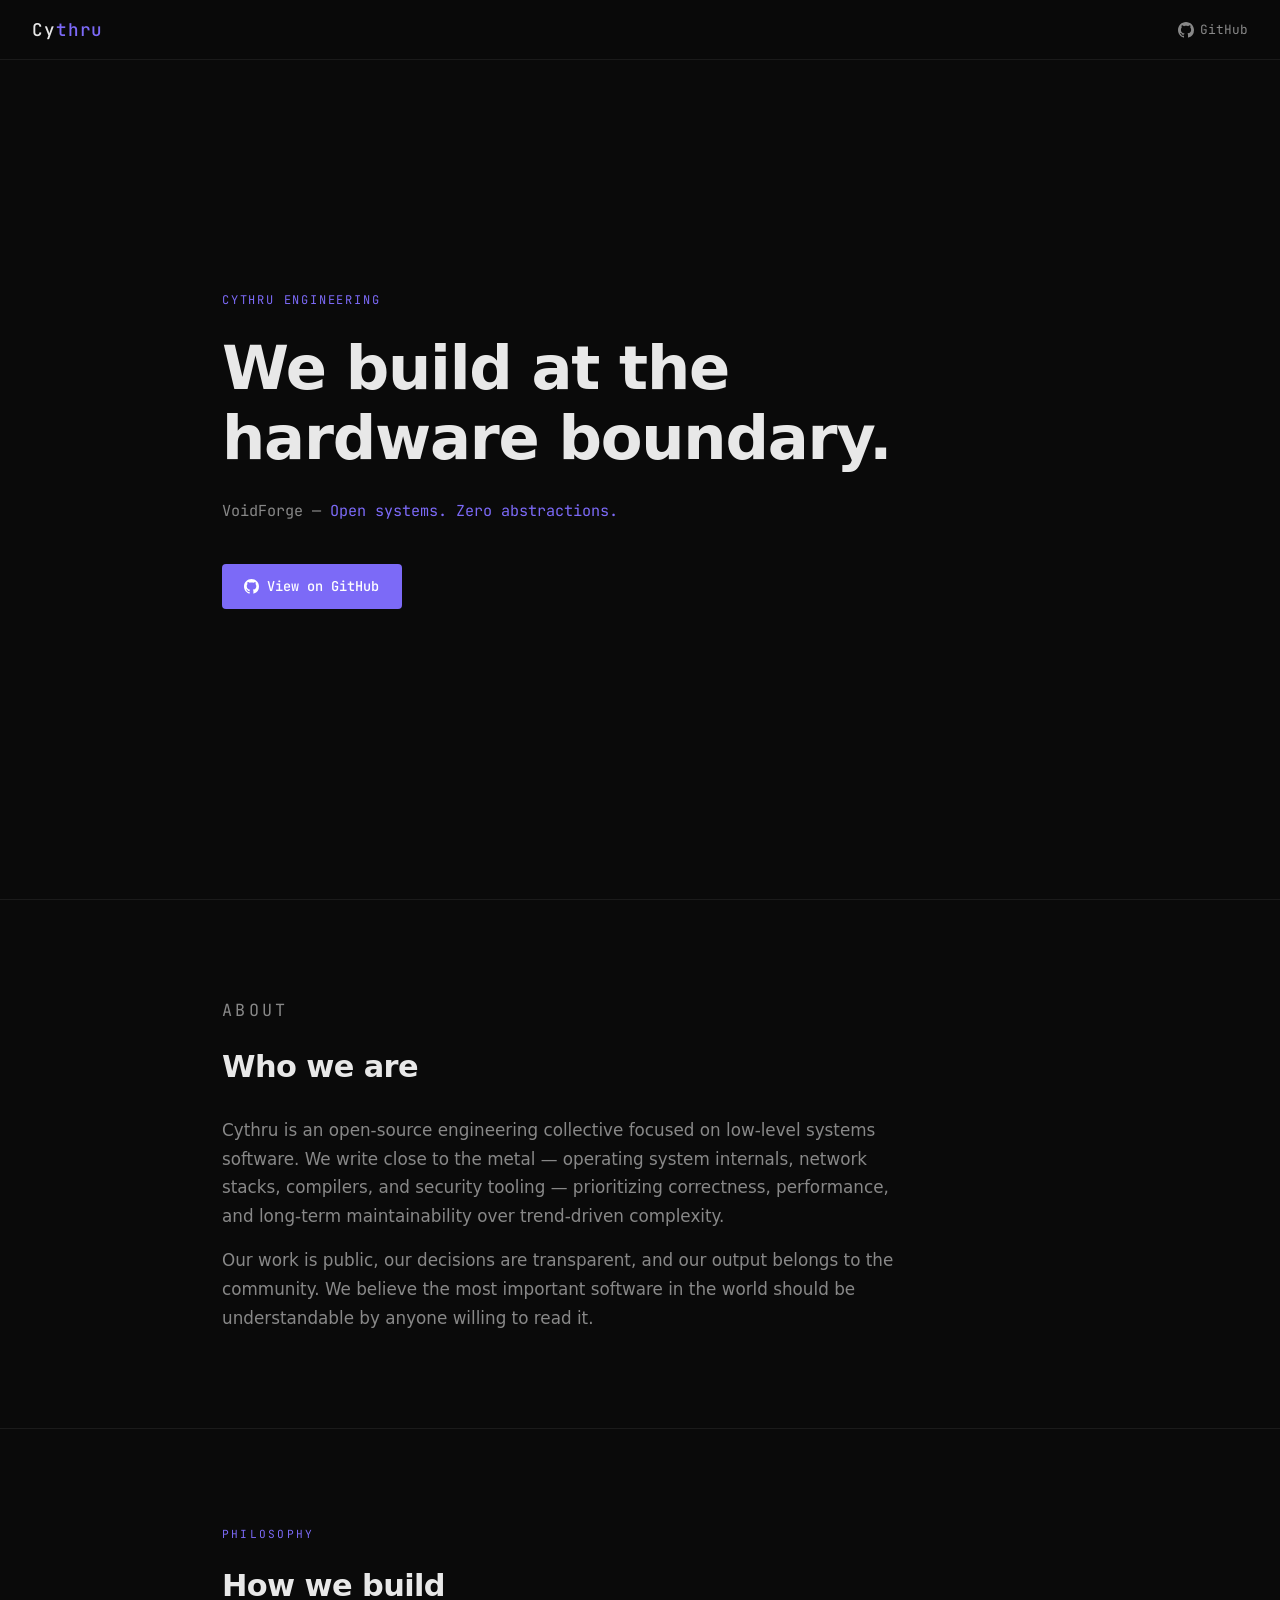
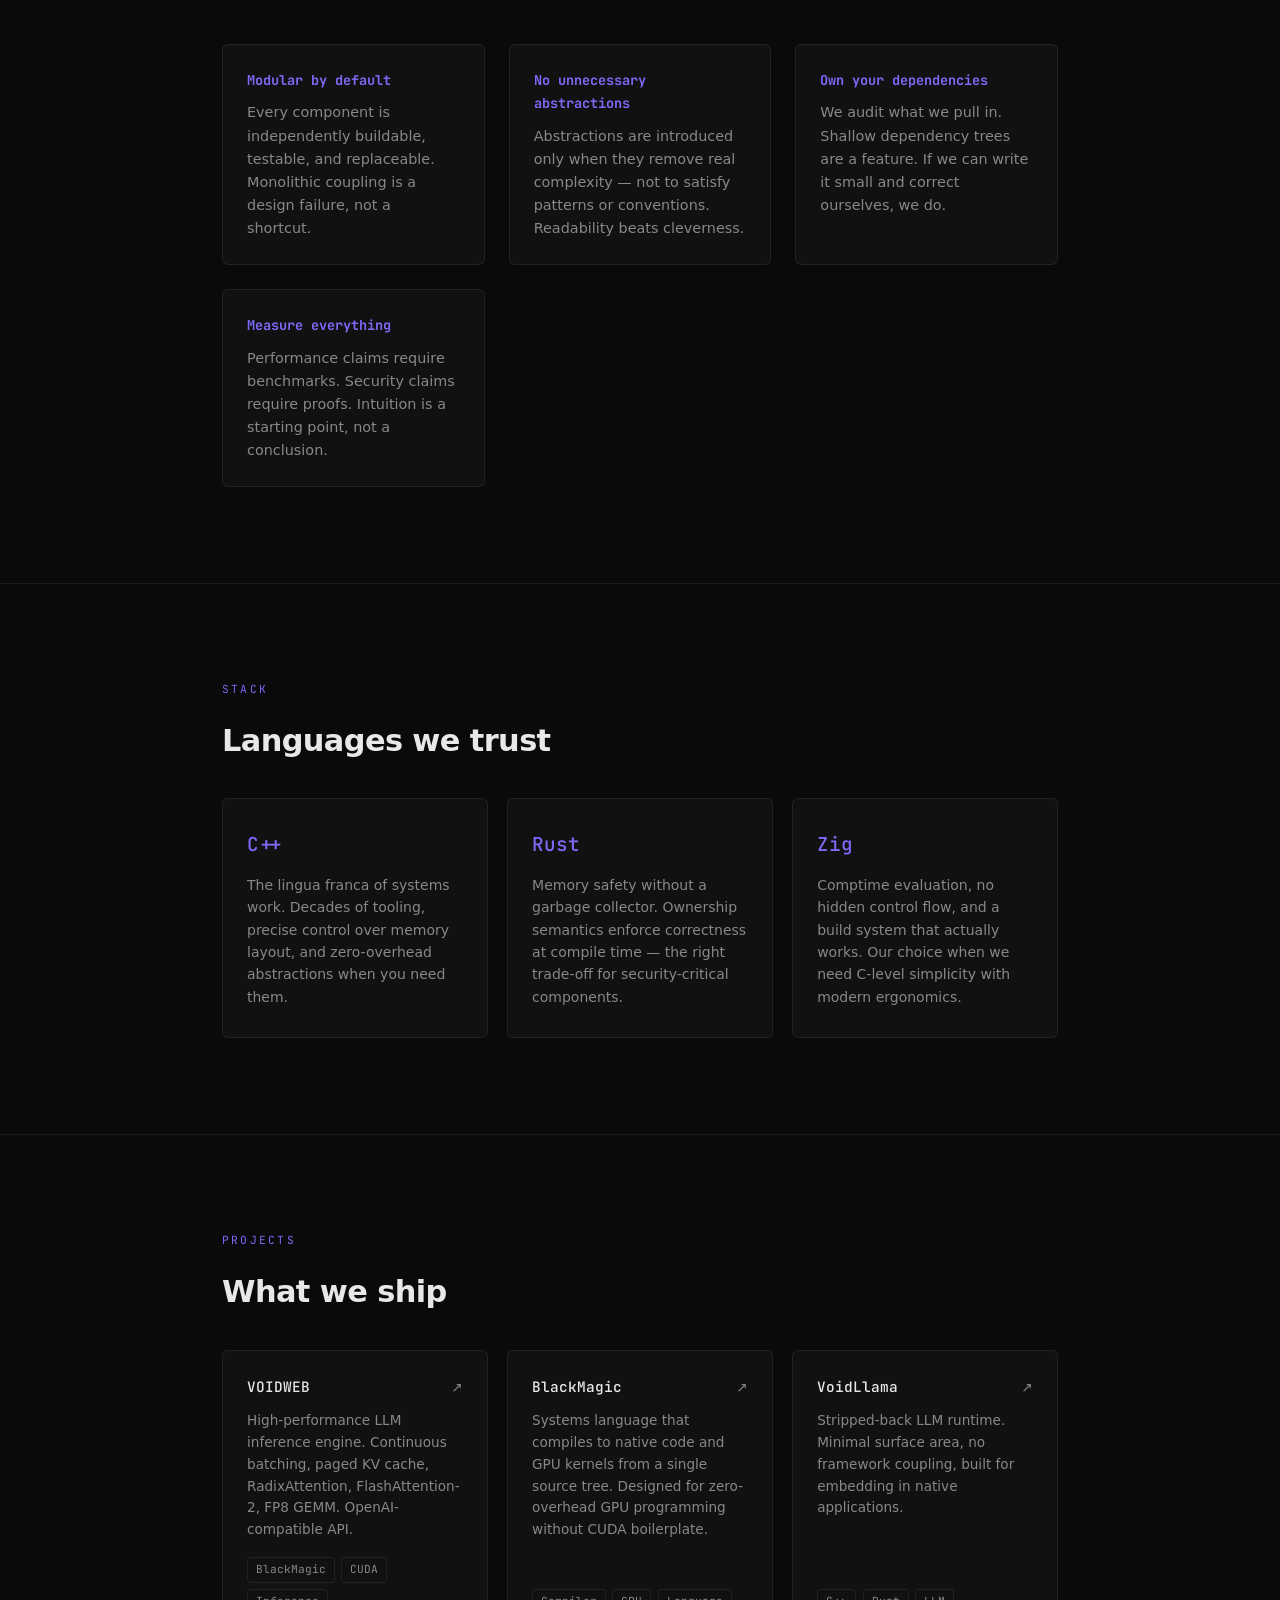
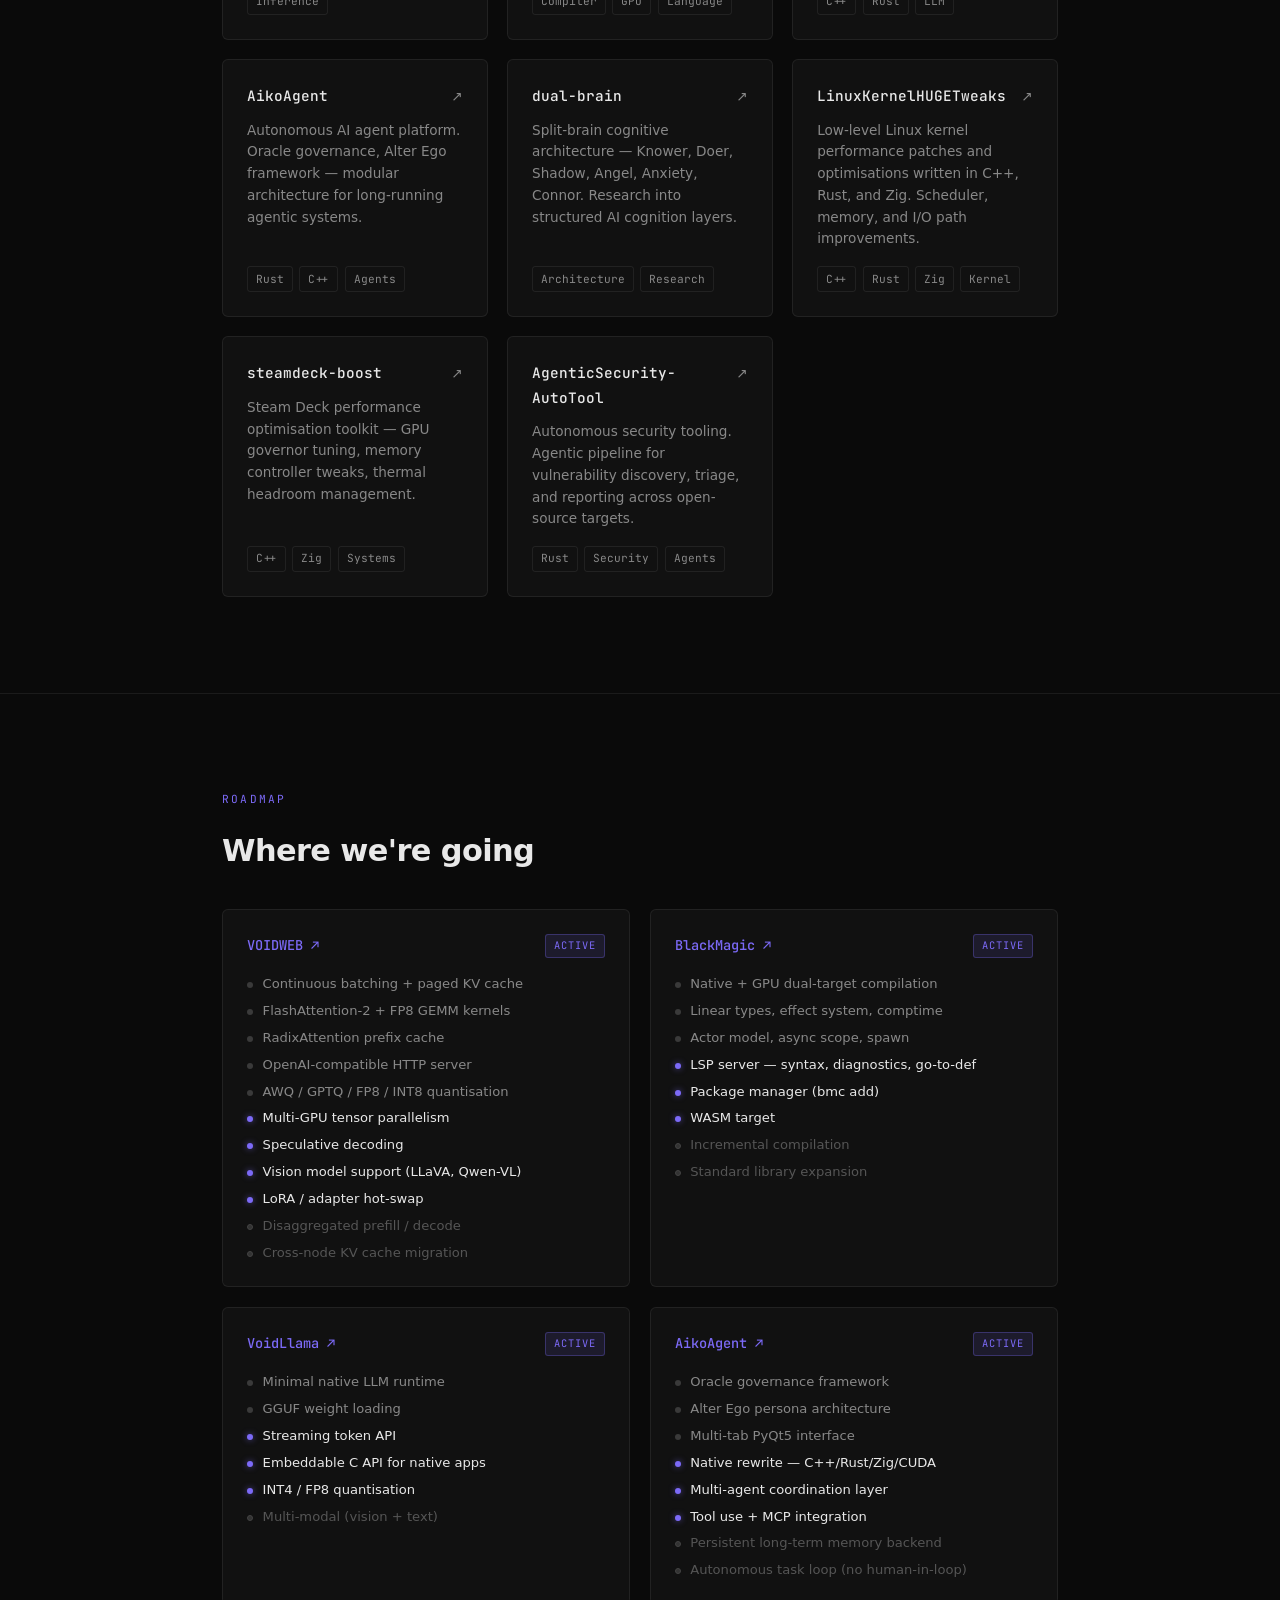
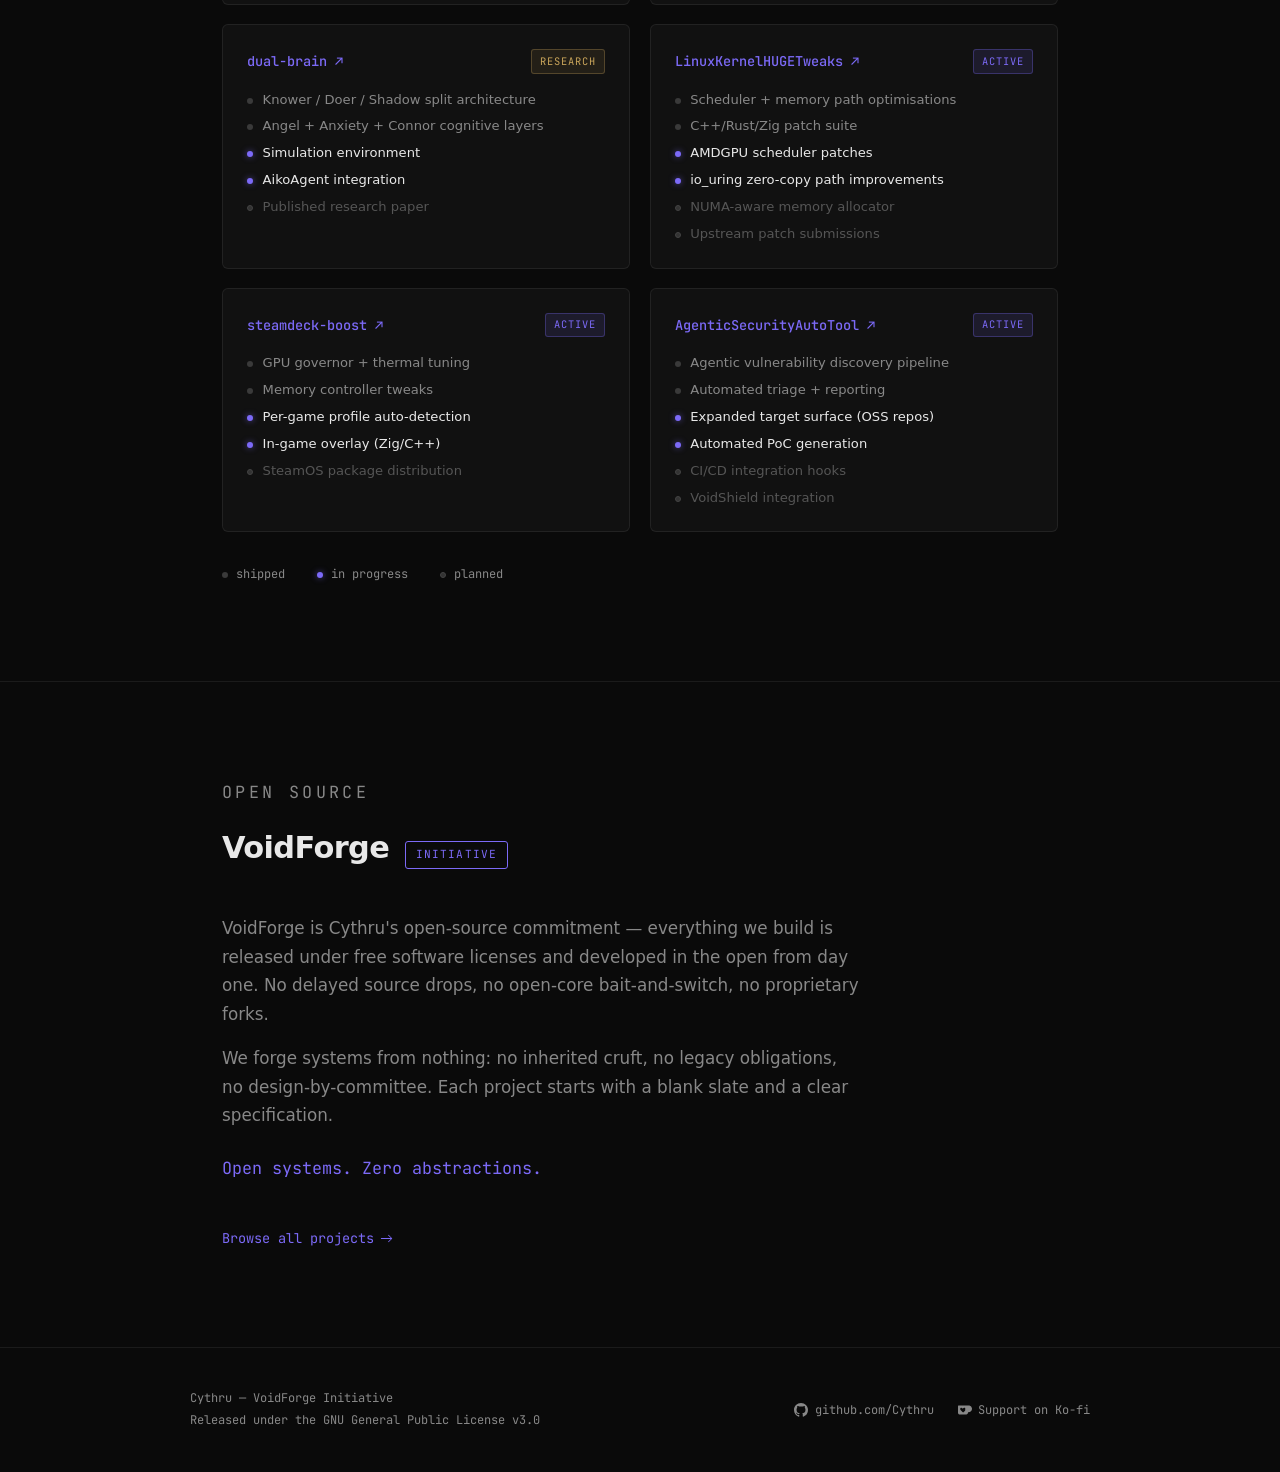
==== commit e9f663ea: "Add Ko-fi support link to footer Co-Authored-By: Claude Sonnet 4.6 <noreply@anthropic.com>" ====
--- a/index.html
+++ b/index.html
@@ -411,19 +411,31 @@
         <span>Cythru &mdash; VoidForge Initiative</span><br>
         <span>Released under the GNU General Public License v3.0</span>
       </div>
-      <a class="footer-right" href="https://github.com/Cythru" target="_blank" rel="noopener">
-        <svg viewBox="0 0 16 16" aria-hidden="true">
-          <path d="M8 0C3.58 0 0 3.58 0 8c0 3.54 2.29 6.53 5.47 7.59.4.07.55-.17.55-.38
-                   0-.19-.01-.82-.01-1.49-2.01.37-2.53-.49-2.69-.94-.09-.23-.48-.94-.82-1.13
-                   -.28-.15-.68-.52-.01-.53.63-.01 1.08.58 1.23.82.72 1.21 1.87.87 2.33.66
-                   .07-.52.28-.87.51-1.07-1.78-.2-3.64-.89-3.64-3.95 0-.87.31-1.59.82-2.15
-                   -.08-.2-.36-1.02.08-2.12 0 0 .67-.21 2.2.82.64-.18 1.32-.27 2-.27
-                   .68 0 1.36.09 2 .27 1.53-1.04 2.2-.82 2.2-.82.44 1.1.16 1.92.08 2.12
-                   .51.56.82 1.27.82 2.15 0 3.07-1.87 3.75-3.65 3.95.29.25.54.73.54 1.48
-                   0 1.07-.01 1.93-.01 2.2 0 .21.15.46.55.38A8.013 8.013 0 0016 8c0-4.42-3.58-8-8-8z"/>
-        </svg>
-        github.com/Cythru
-      </a>
+      <div class="footer-links">
+        <a class="footer-right" href="https://github.com/Cythru" target="_blank" rel="noopener">
+          <svg viewBox="0 0 16 16" aria-hidden="true">
+            <path d="M8 0C3.58 0 0 3.58 0 8c0 3.54 2.29 6.53 5.47 7.59.4.07.55-.17.55-.38
+                     0-.19-.01-.82-.01-1.49-2.01.37-2.53-.49-2.69-.94-.09-.23-.48-.94-.82-1.13
+                     -.28-.15-.68-.52-.01-.53.63-.01 1.08.58 1.23.82.72 1.21 1.87.87 2.33.66
+                     .07-.52.28-.87.51-1.07-1.78-.2-3.64-.89-3.64-3.95 0-.87.31-1.59.82-2.15
+                     -.08-.2-.36-1.02.08-2.12 0 0 .67-.21 2.2.82.64-.18 1.32-.27 2-.27
+                     .68 0 1.36.09 2 .27 1.53-1.04 2.2-.82 2.2-.82.44 1.1.16 1.92.08 2.12
+                     .51.56.82 1.27.82 2.15 0 3.07-1.87 3.75-3.65 3.95.29.25.54.73.54 1.48
+                     0 1.07-.01 1.93-.01 2.2 0 .21.15.46.55.38A8.013 8.013 0 0016 8c0-4.42-3.58-8-8-8z"/>
+          </svg>
+          github.com/Cythru
+        </a>
+        <a class="footer-right kofi" href="https://ko-fi.com/opensourcemovement" target="_blank" rel="noopener">
+          <svg viewBox="0 0 24 24" aria-hidden="true">
+            <path d="M23.881 8.948c-.773-4.085-4.859-4.593-4.859-4.593H.723c-.604 0-.679.798-.679.798s-.082
+                     7.324-.022 11.822c.164 2.424 2.586 2.672 2.586 2.672s8.267-.023 11.966-.049c2.438-.426
+                     2.683-2.566 2.658-3.734 4.352.24 7.422-2.831 6.649-6.916zm-11.062 3.511c-1.246 1.453-4.011
+                     3.976-4.011 3.976s-2.765-2.524-4.011-3.976C3.24 10.795 3.617 8.38 5.28 8.282c1.25-.07 2.024.618
+                     2.852 1.43.831-.814 1.675-1.5 2.851-1.43 1.664.098 2.042 2.513.836 4.177z"/>
+          </svg>
+          Support on Ko-fi
+        </a>
+      </div>
     </div>
   </footer>
 
--- a/style.css
+++ b/style.css
@@ -564,6 +564,17 @@
   fill: currentColor;
 }
 
+.footer-links {
+  display: flex;
+  align-items: center;
+  gap: 1.5rem;
+  flex-wrap: wrap;
+}
+
+.footer-right.kofi:hover {
+  color: #ff5e5b;
+}
+
 /* ─── ANIMATIONS ──────────────────────────────────────────── */
 
 @keyframes fadeUp {
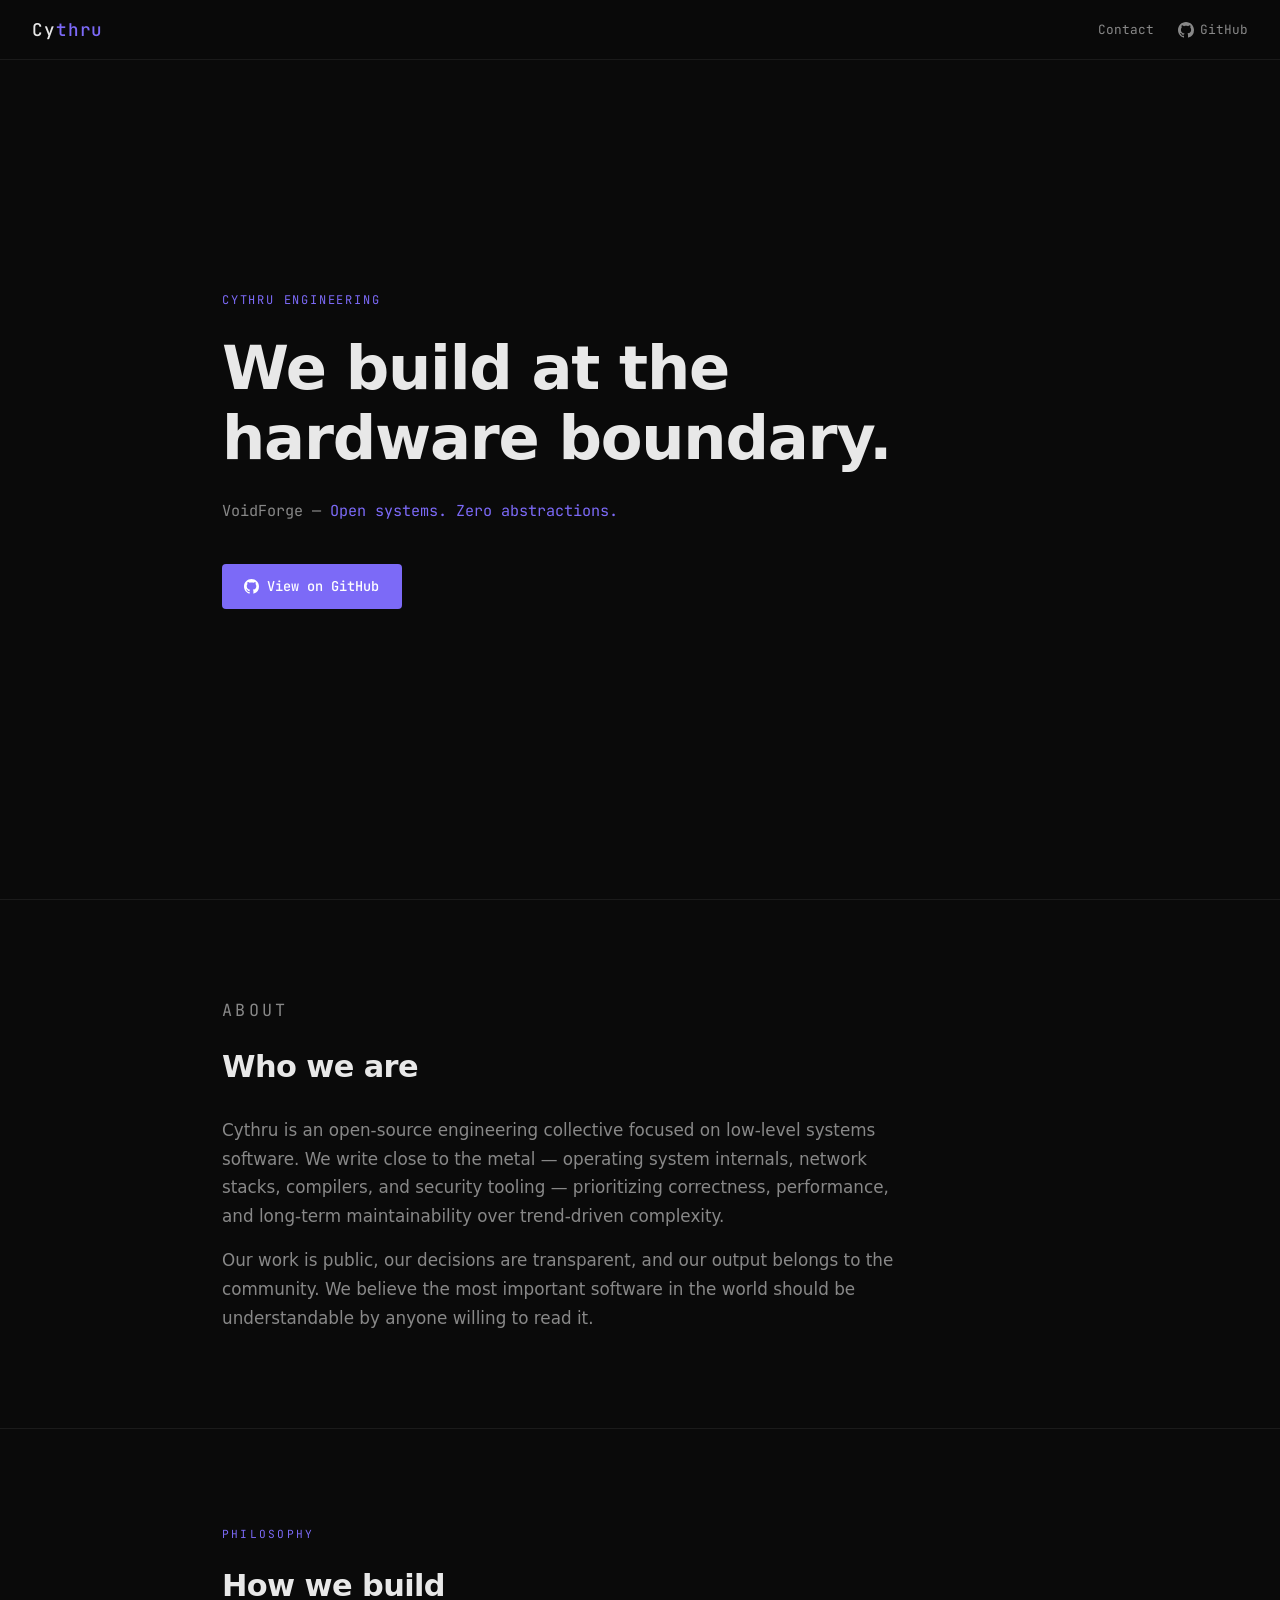
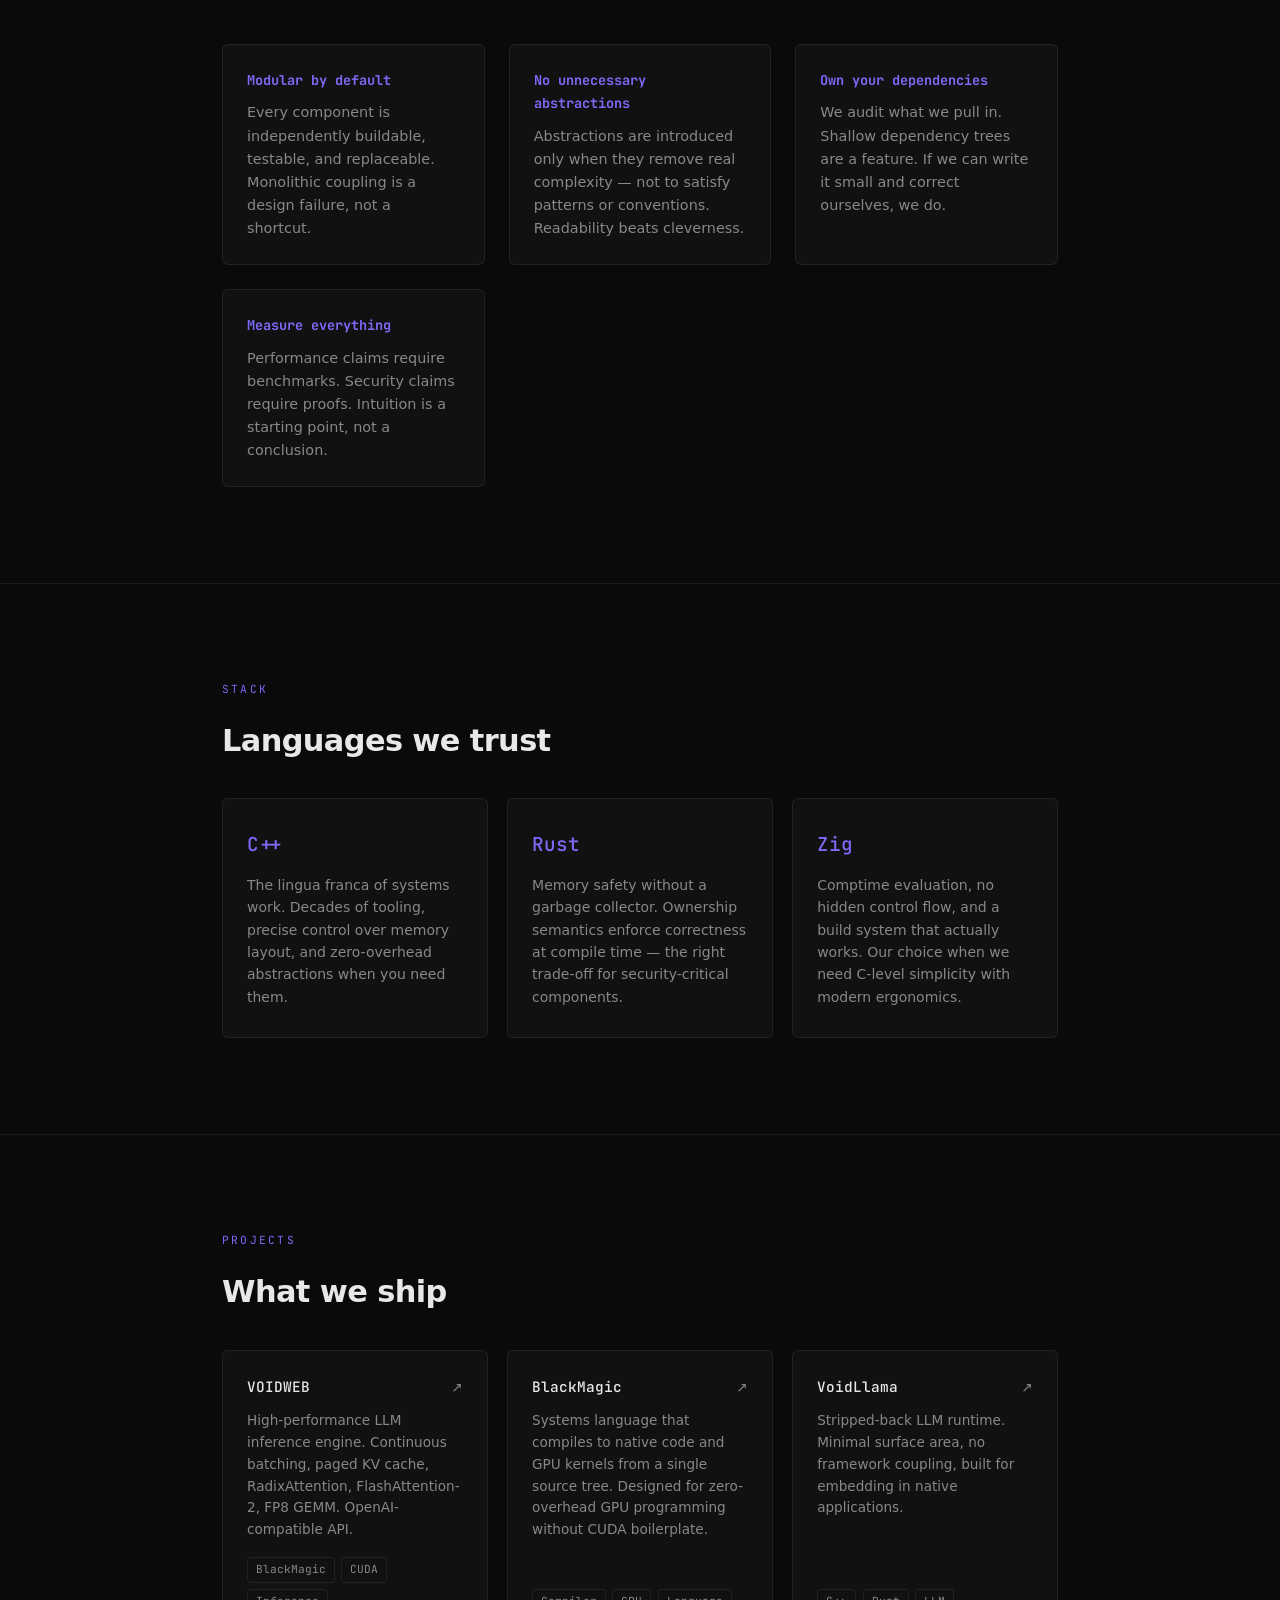
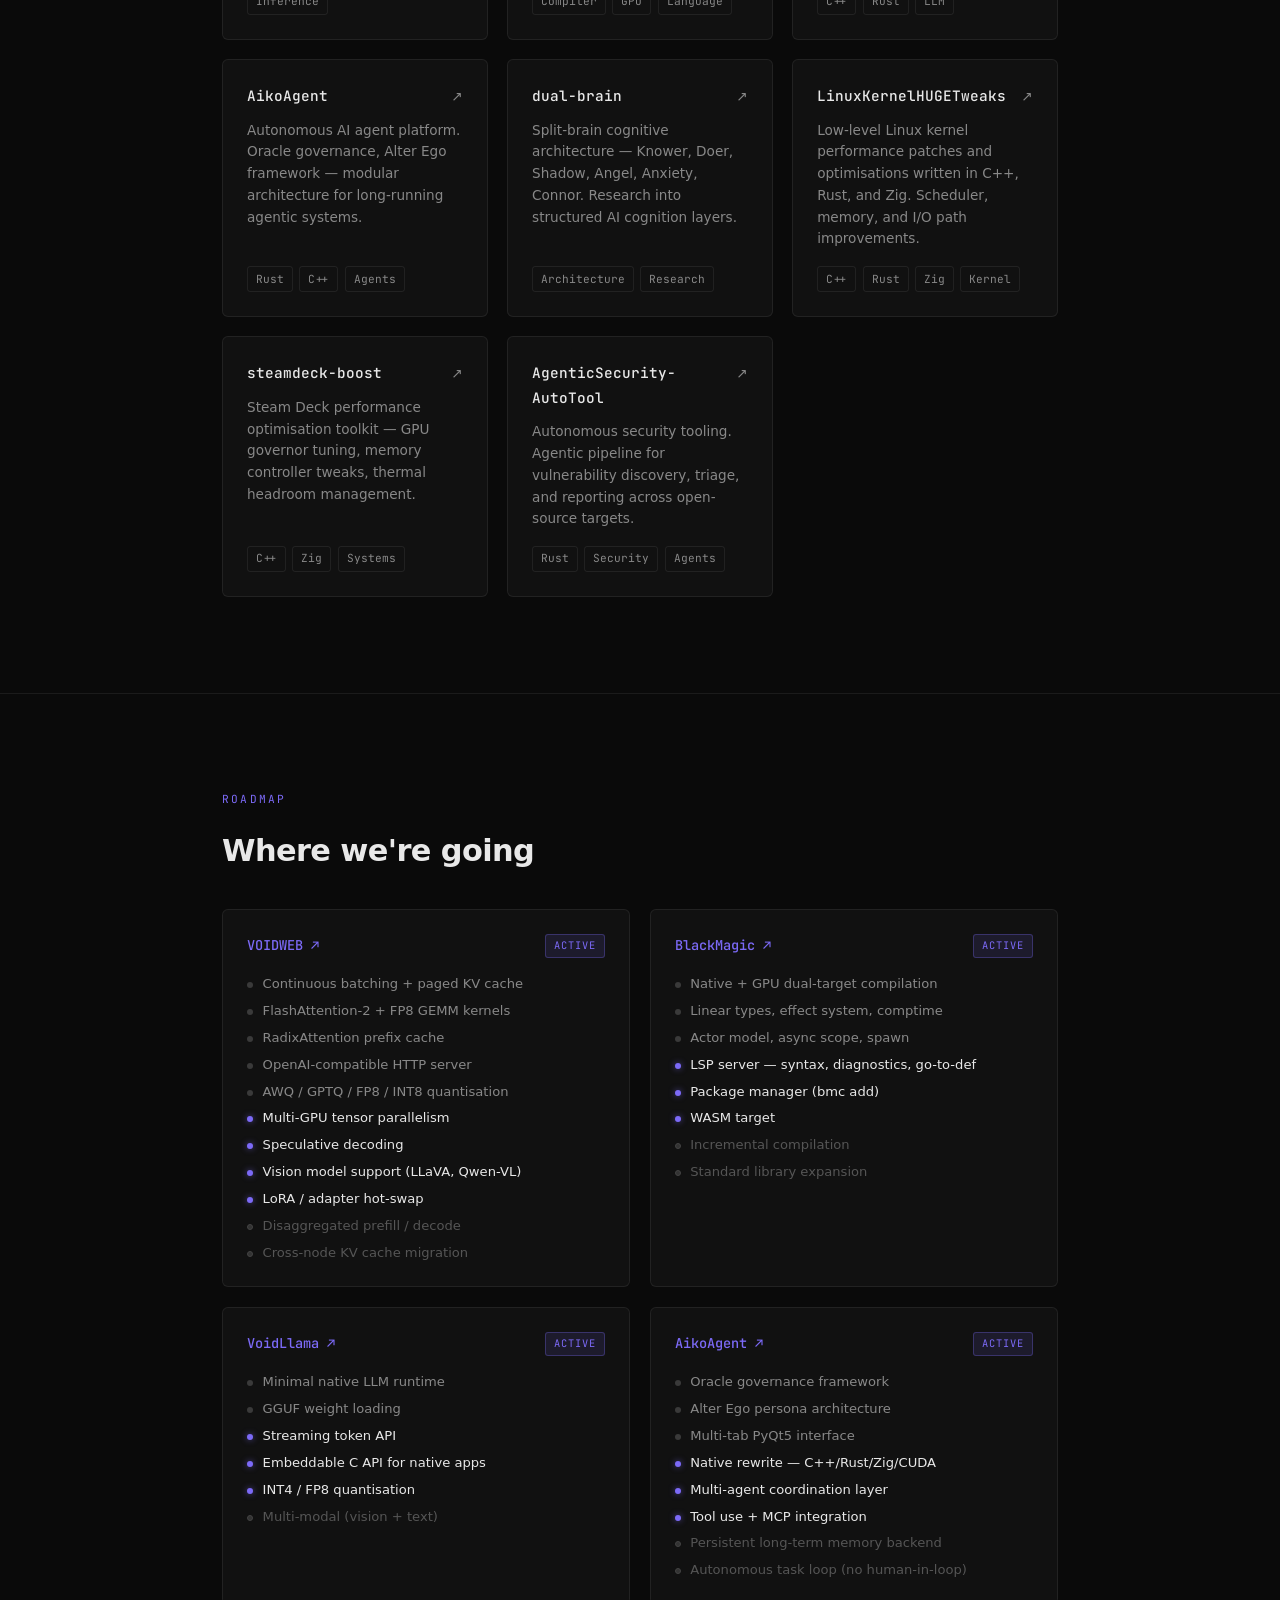
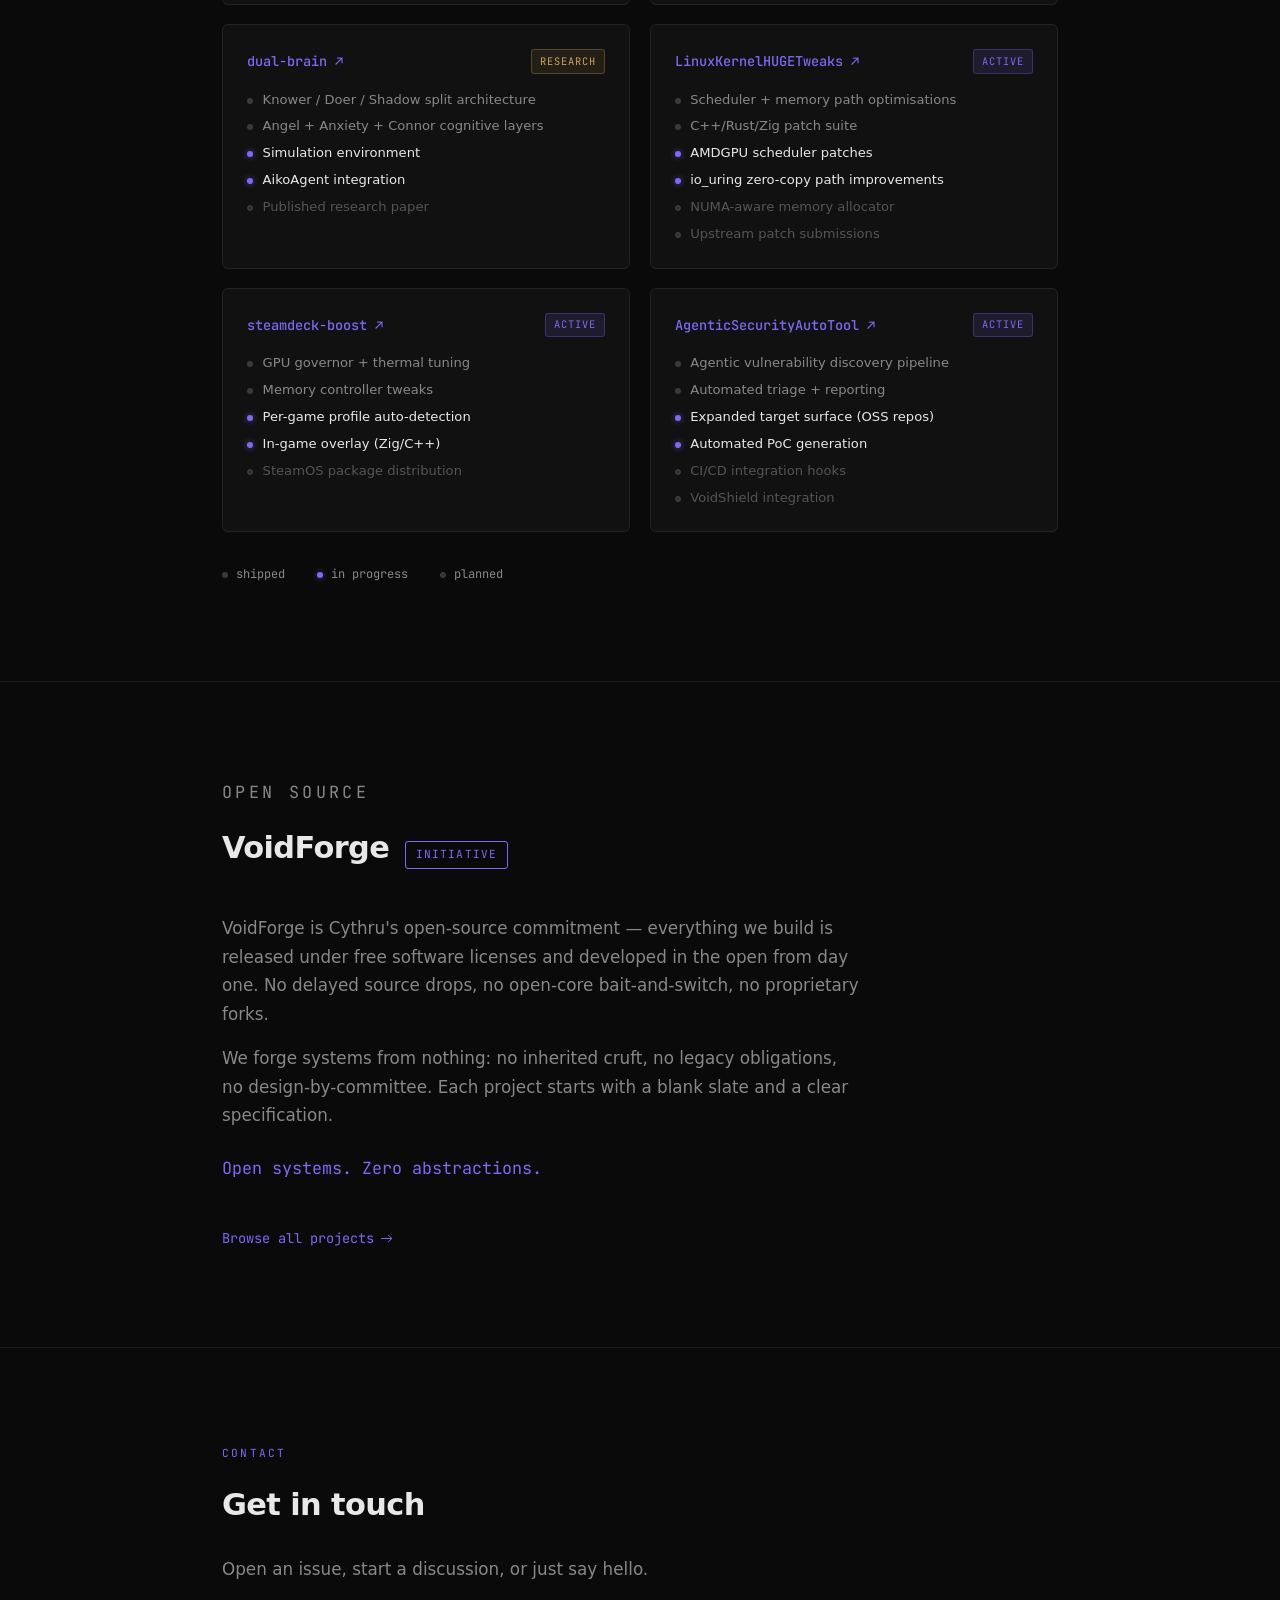
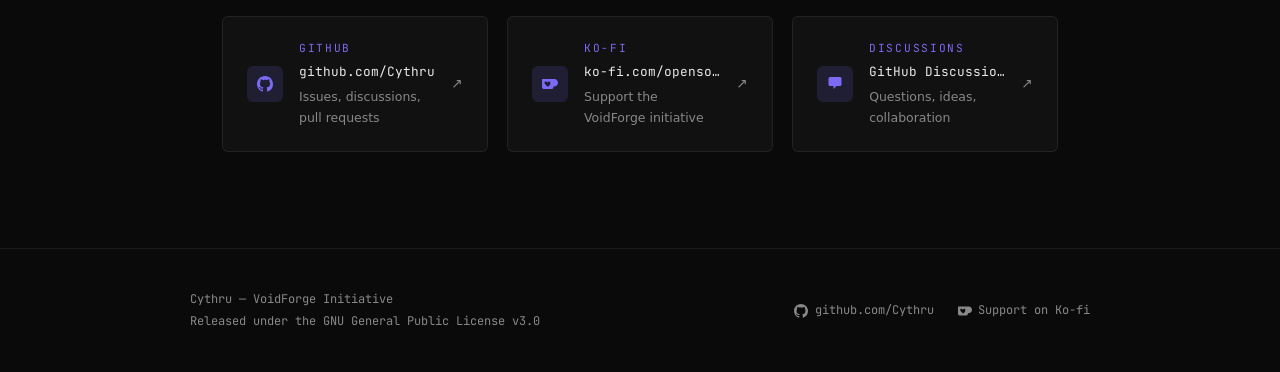
==== commit 1d611196: "Add contact section with GitHub, Ko-fi, and Discussions cards Co-Authored-By: Claude Sonnet 4.6 <nor" ====
--- a/index.html
+++ b/index.html
@@ -13,6 +13,8 @@
   <!-- NAV -->
   <nav>
     <a class="nav-wordmark" href="#">Cy<span>thru</span></a>
+    <div style="display:flex;align-items:center;gap:1.5rem;">
+    <a class="nav-link" href="#contact">Contact</a>
     <a class="nav-link" href="https://github.com/Cythru" target="_blank" rel="noopener">
       <svg viewBox="0 0 16 16" aria-hidden="true">
         <path d="M8 0C3.58 0 0 3.58 0 8c0 3.54 2.29 6.53 5.47 7.59.4.07.55-.17.55-.38
@@ -26,6 +28,7 @@
       </svg>
       GitHub
     </a>
+    </div>
   </nav>
 
   <!-- HERO -->
@@ -404,6 +407,72 @@
     </div>
   </section>
 
+  <!-- CONTACT -->
+  <section id="contact">
+    <div class="container">
+      <p class="section-label reveal">Contact</p>
+      <h2 class="reveal">Get in touch</h2>
+      <p class="contact-sub reveal">Open an issue, start a discussion, or just say hello.</p>
+      <div class="contact-grid">
+
+        <a class="contact-card reveal" href="https://github.com/Cythru" target="_blank" rel="noopener">
+          <div class="contact-icon">
+            <svg viewBox="0 0 16 16" aria-hidden="true">
+              <path d="M8 0C3.58 0 0 3.58 0 8c0 3.54 2.29 6.53 5.47 7.59.4.07.55-.17.55-.38
+                       0-.19-.01-.82-.01-1.49-2.01.37-2.53-.49-2.69-.94-.09-.23-.48-.94-.82-1.13
+                       -.28-.15-.68-.52-.01-.53.63-.01 1.08.58 1.23.82.72 1.21 1.87.87 2.33.66
+                       .07-.52.28-.87.51-1.07-1.78-.2-3.64-.89-3.64-3.95 0-.87.31-1.59.82-2.15
+                       -.08-.2-.36-1.02.08-2.12 0 0 .67-.21 2.2.82.64-.18 1.32-.27 2-.27
+                       .68 0 1.36.09 2 .27 1.53-1.04 2.2-.82 2.2-.82.44 1.1.16 1.92.08 2.12
+                       .51.56.82 1.27.82 2.15 0 3.07-1.87 3.75-3.65 3.95.29.25.54.73.54 1.48
+                       0 1.07-.01 1.93-.01 2.2 0 .21.15.46.55.38A8.013 8.013 0 0016 8c0-4.42-3.58-8-8-8z"/>
+            </svg>
+          </div>
+          <div class="contact-body">
+            <div class="contact-label">GitHub</div>
+            <div class="contact-value">github.com/Cythru</div>
+            <div class="contact-note">Issues, discussions, pull requests</div>
+          </div>
+          <span class="contact-arrow">↗</span>
+        </a>
+
+        <a class="contact-card reveal" href="https://ko-fi.com/opensourcemovement" target="_blank" rel="noopener">
+          <div class="contact-icon">
+            <svg viewBox="0 0 24 24" aria-hidden="true">
+              <path d="M23.881 8.948c-.773-4.085-4.859-4.593-4.859-4.593H.723c-.604 0-.679.798-.679.798s-.082
+                       7.324-.022 11.822c.164 2.424 2.586 2.672 2.586 2.672s8.267-.023 11.966-.049c2.438-.426
+                       2.683-2.566 2.658-3.734 4.352.24 7.422-2.831 6.649-6.916zm-11.062 3.511c-1.246 1.453-4.011
+                       3.976-4.011 3.976s-2.765-2.524-4.011-3.976C3.24 10.795 3.617 8.38 5.28 8.282c1.25-.07 2.024.618
+                       2.852 1.43.831-.814 1.675-1.5 2.851-1.43 1.664.098 2.042 2.513.836 4.177z"/>
+            </svg>
+          </div>
+          <div class="contact-body">
+            <div class="contact-label">Ko-fi</div>
+            <div class="contact-value">ko-fi.com/opensourcemovement</div>
+            <div class="contact-note">Support the VoidForge initiative</div>
+          </div>
+          <span class="contact-arrow">↗</span>
+        </a>
+
+        <a class="contact-card reveal" href="https://github.com/Cythru/Cythru/discussions" target="_blank" rel="noopener">
+          <div class="contact-icon">
+            <svg viewBox="0 0 16 16" aria-hidden="true">
+              <path d="M1.5 2.5A1.5 1.5 0 0 1 3 1h10a1.5 1.5 0 0 1 1.5 1.5v6A1.5 1.5 0 0 1 13 10H9.5l-3
+                       3v-3H3A1.5 1.5 0 0 1 1.5 8.5v-6z"/>
+            </svg>
+          </div>
+          <div class="contact-body">
+            <div class="contact-label">Discussions</div>
+            <div class="contact-value">GitHub Discussions</div>
+            <div class="contact-note">Questions, ideas, collaboration</div>
+          </div>
+          <span class="contact-arrow">↗</span>
+        </a>
+
+      </div>
+    </div>
+  </section>
+
   <!-- FOOTER -->
   <footer>
     <div class="footer-inner">
--- a/style.css
+++ b/style.css
@@ -519,6 +519,97 @@
   fill: currentColor;
 }
 
+/* ─── CONTACT ─────────────────────────────────────────────── */
+
+.contact-sub {
+  color: var(--text-muted);
+  font-size: 1.05rem;
+  margin-bottom: 2rem;
+}
+
+.contact-grid {
+  display: grid;
+  grid-template-columns: repeat(auto-fill, minmax(260px, 1fr));
+  gap: 1.2rem;
+}
+
+.contact-card {
+  display: flex;
+  align-items: center;
+  gap: 1rem;
+  padding: 1.4rem 1.5rem;
+  border: 1px solid var(--border);
+  border-radius: 6px;
+  background: var(--bg-card);
+  text-decoration: none;
+  transition: transform 0.2s, border-color 0.2s, box-shadow 0.2s;
+}
+
+.contact-card:hover {
+  transform: translateY(-3px);
+  border-color: rgba(124, 106, 247, 0.4);
+  box-shadow: 0 8px 32px rgba(124, 106, 247, 0.08);
+}
+
+.contact-icon {
+  flex-shrink: 0;
+  width: 36px;
+  height: 36px;
+  display: flex;
+  align-items: center;
+  justify-content: center;
+  background: var(--accent-dim);
+  border-radius: 6px;
+  color: var(--accent);
+}
+
+.contact-icon svg {
+  width: 16px;
+  height: 16px;
+  fill: currentColor;
+}
+
+.contact-body {
+  flex: 1;
+  min-width: 0;
+}
+
+.contact-label {
+  font-family: var(--font-mono);
+  font-size: 0.7rem;
+  letter-spacing: 0.15em;
+  text-transform: uppercase;
+  color: var(--accent);
+  margin-bottom: 0.2rem;
+}
+
+.contact-value {
+  font-family: var(--font-mono);
+  font-size: 0.8rem;
+  color: var(--text);
+  white-space: nowrap;
+  overflow: hidden;
+  text-overflow: ellipsis;
+}
+
+.contact-note {
+  font-size: 0.78rem;
+  color: var(--text-muted);
+  margin-top: 0.2rem;
+}
+
+.contact-arrow {
+  flex-shrink: 0;
+  font-size: 0.85rem;
+  color: var(--text-muted);
+  transition: color 0.2s, transform 0.2s;
+}
+
+.contact-card:hover .contact-arrow {
+  color: var(--accent);
+  transform: translate(2px, -2px);
+}
+
 /* ─── FOOTER ──────────────────────────────────────────────── */
 
 footer {
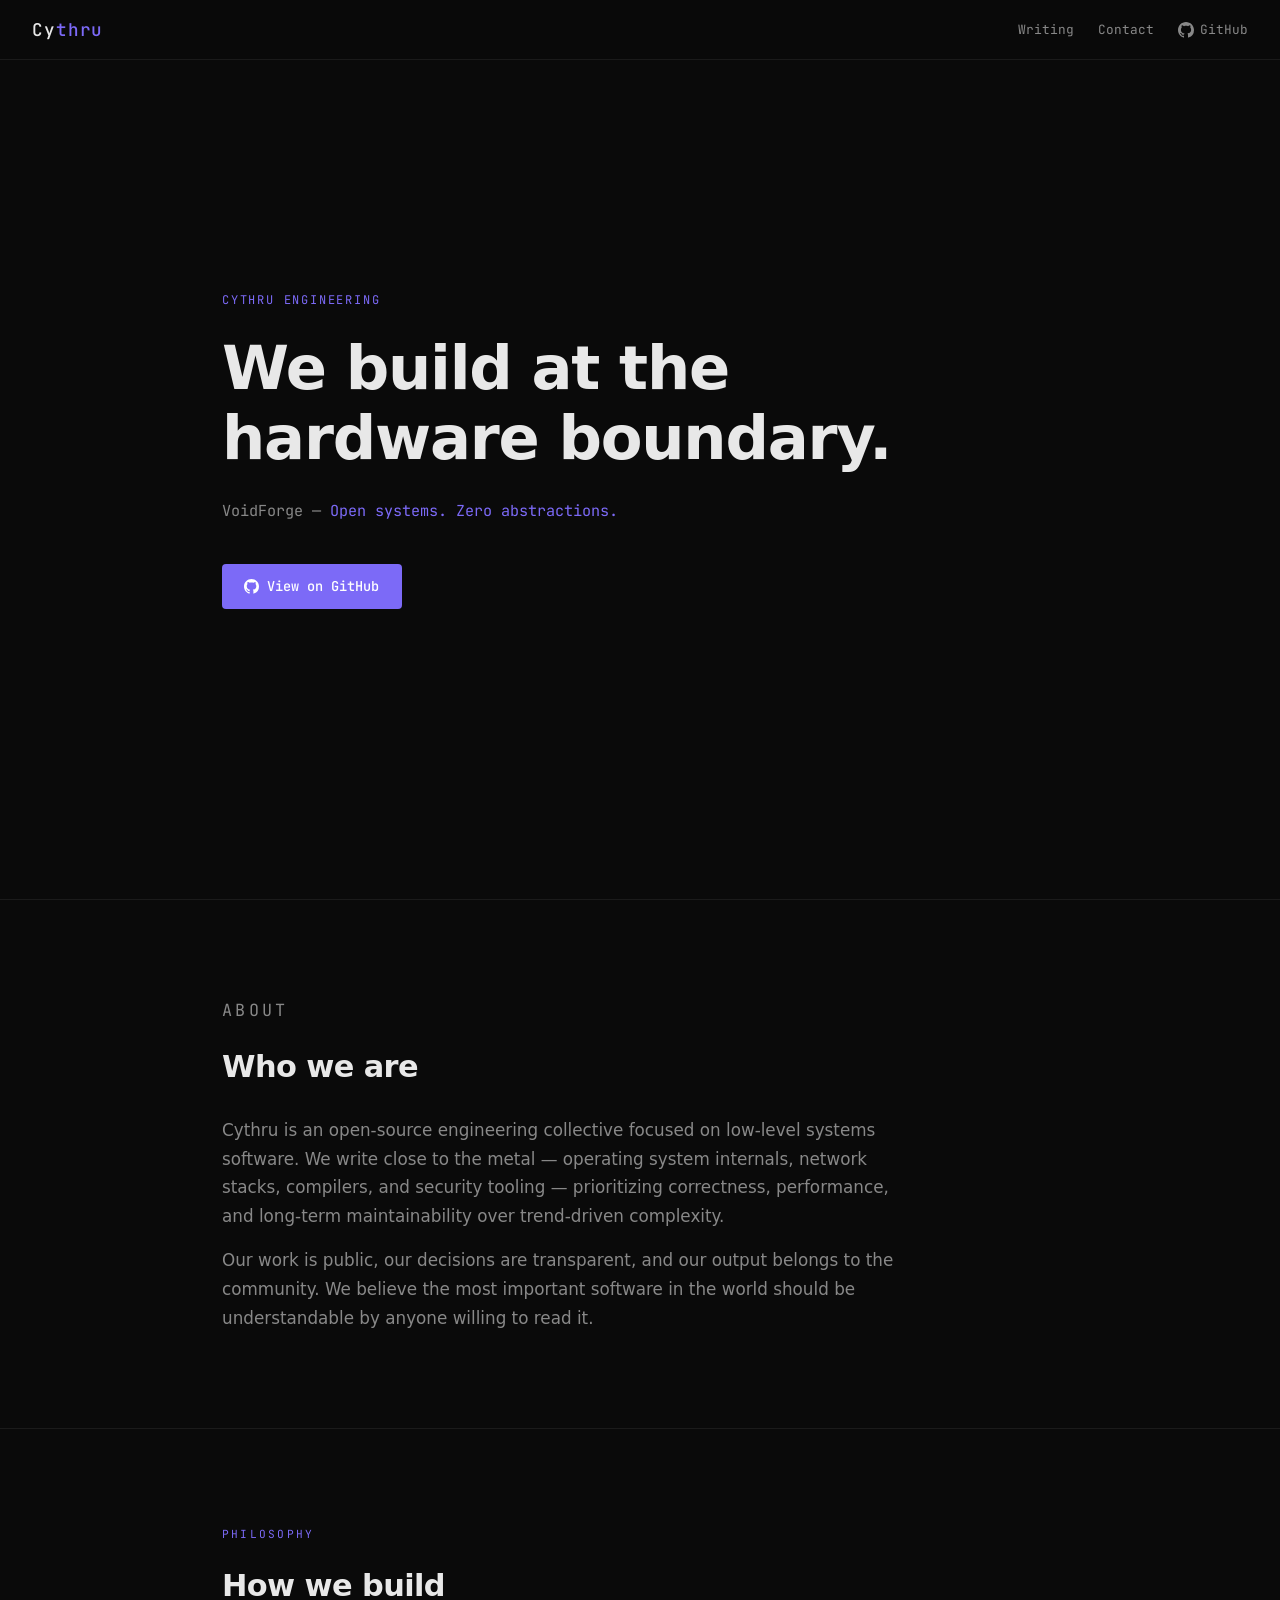
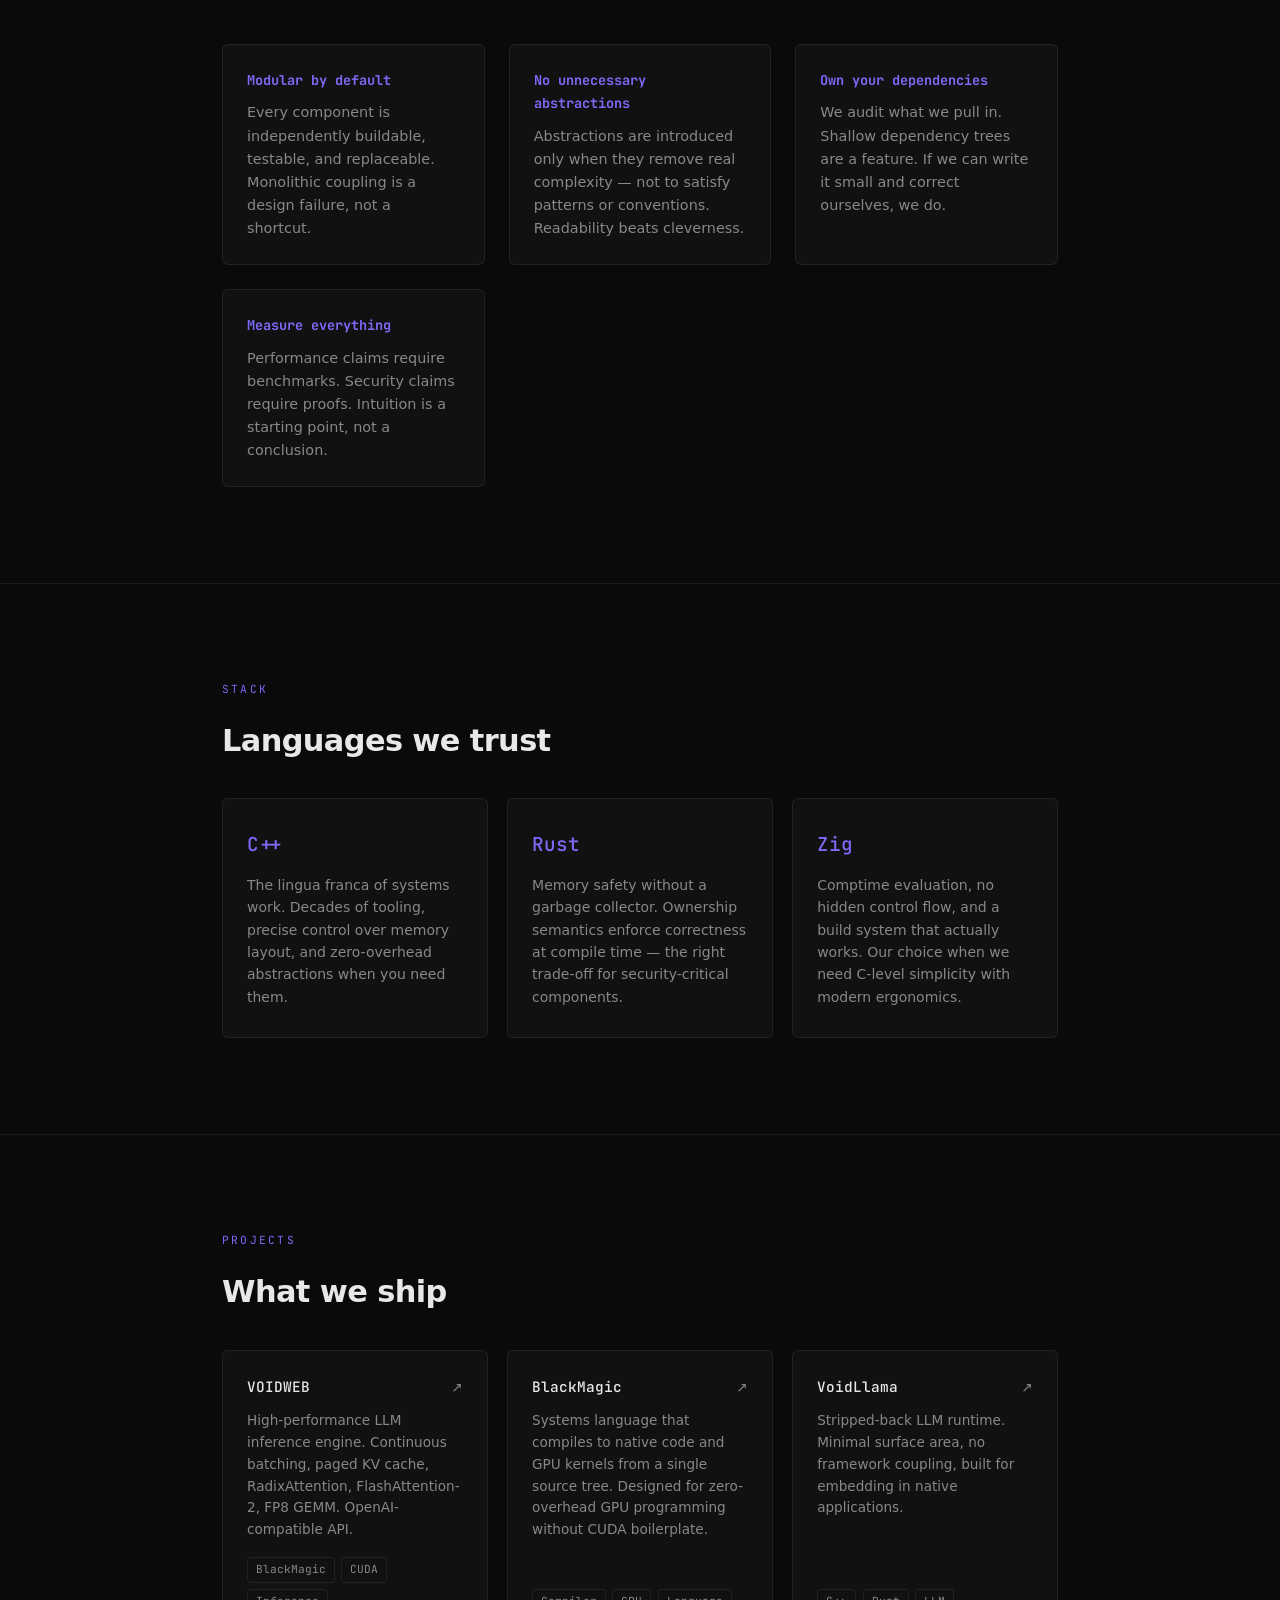
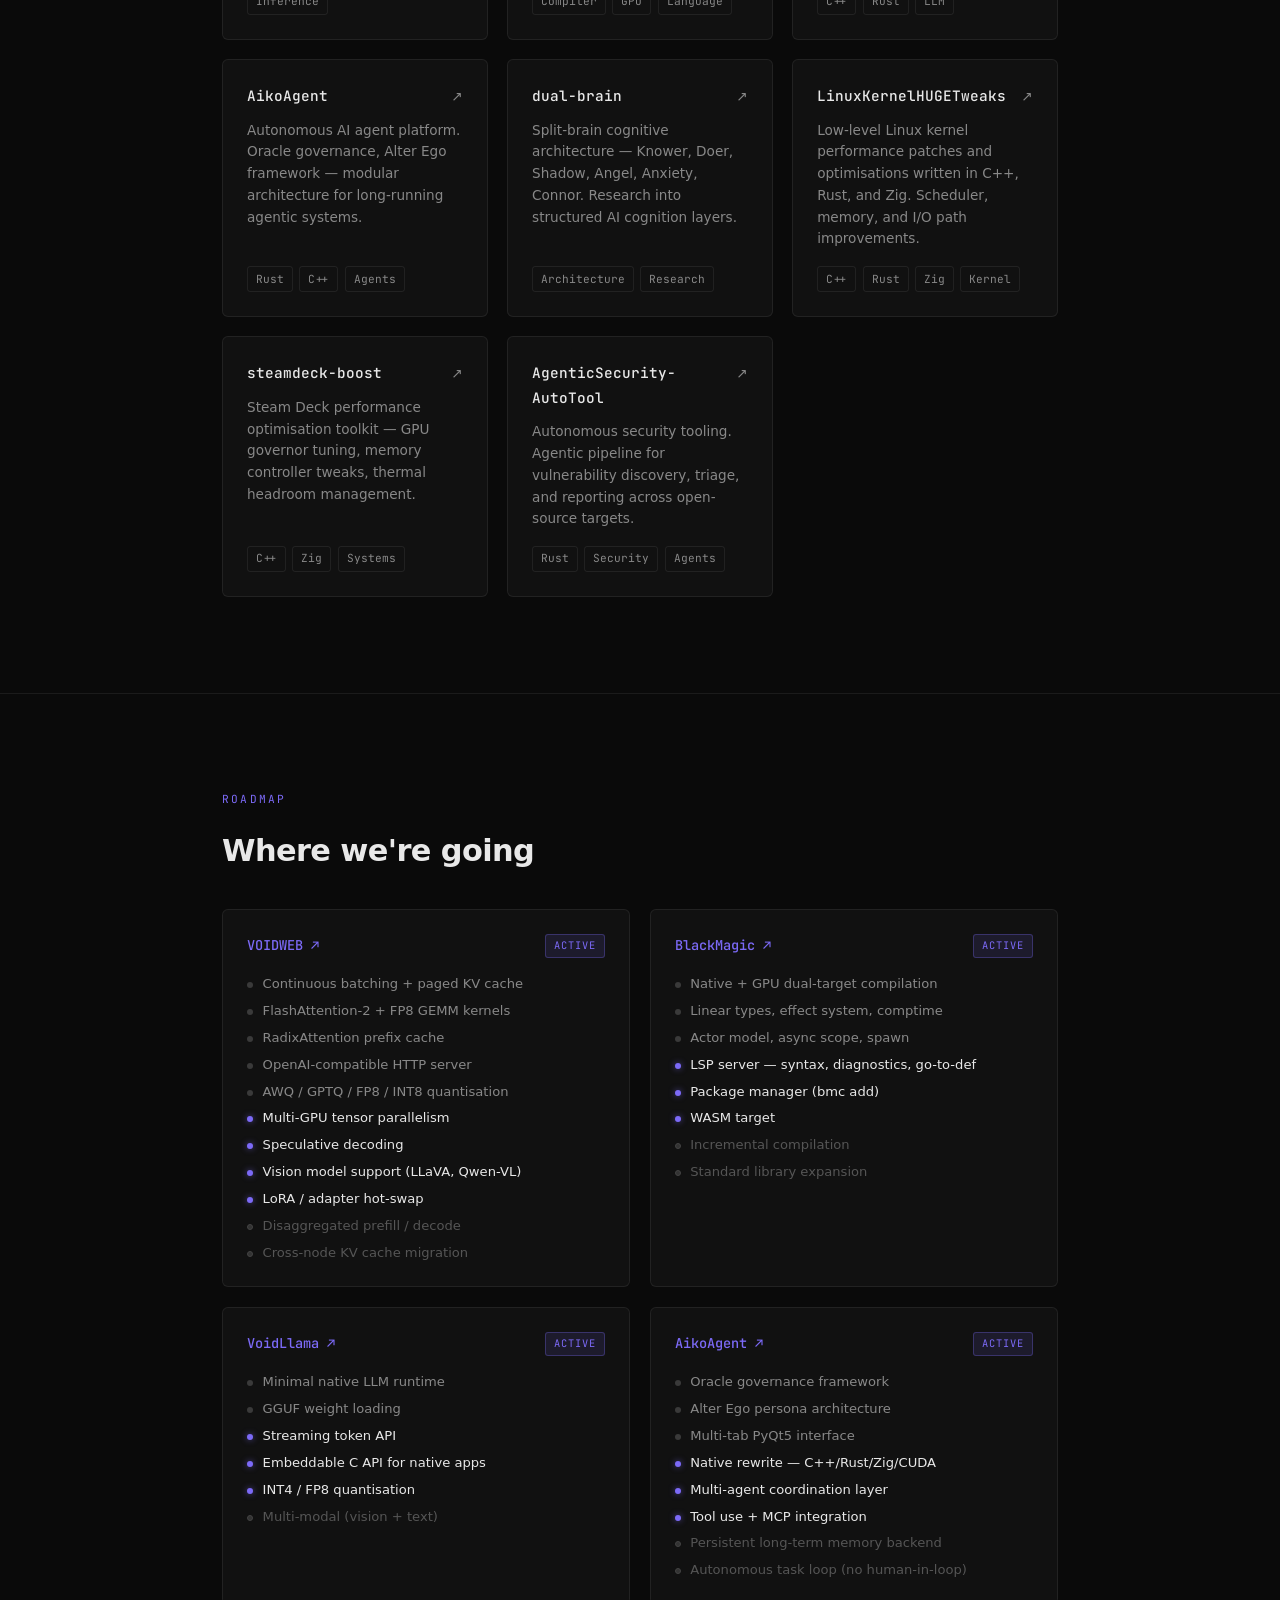
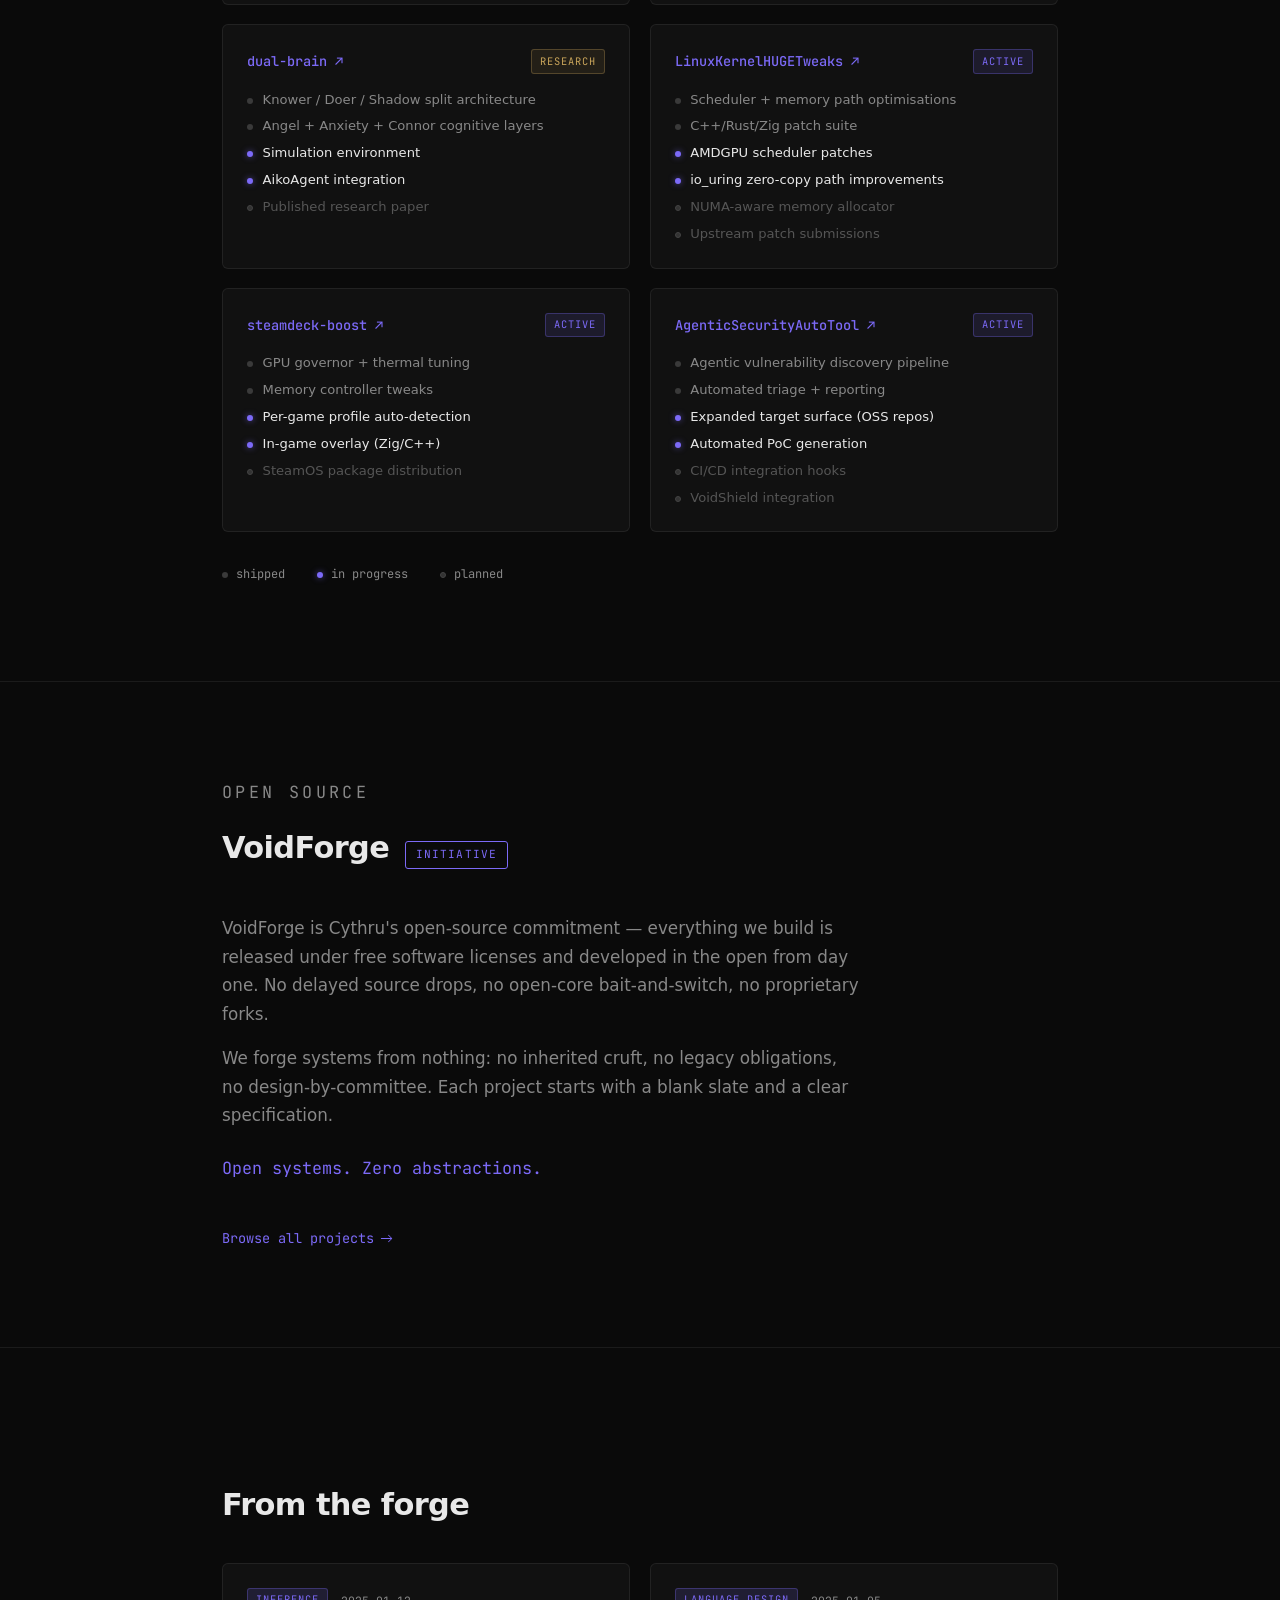
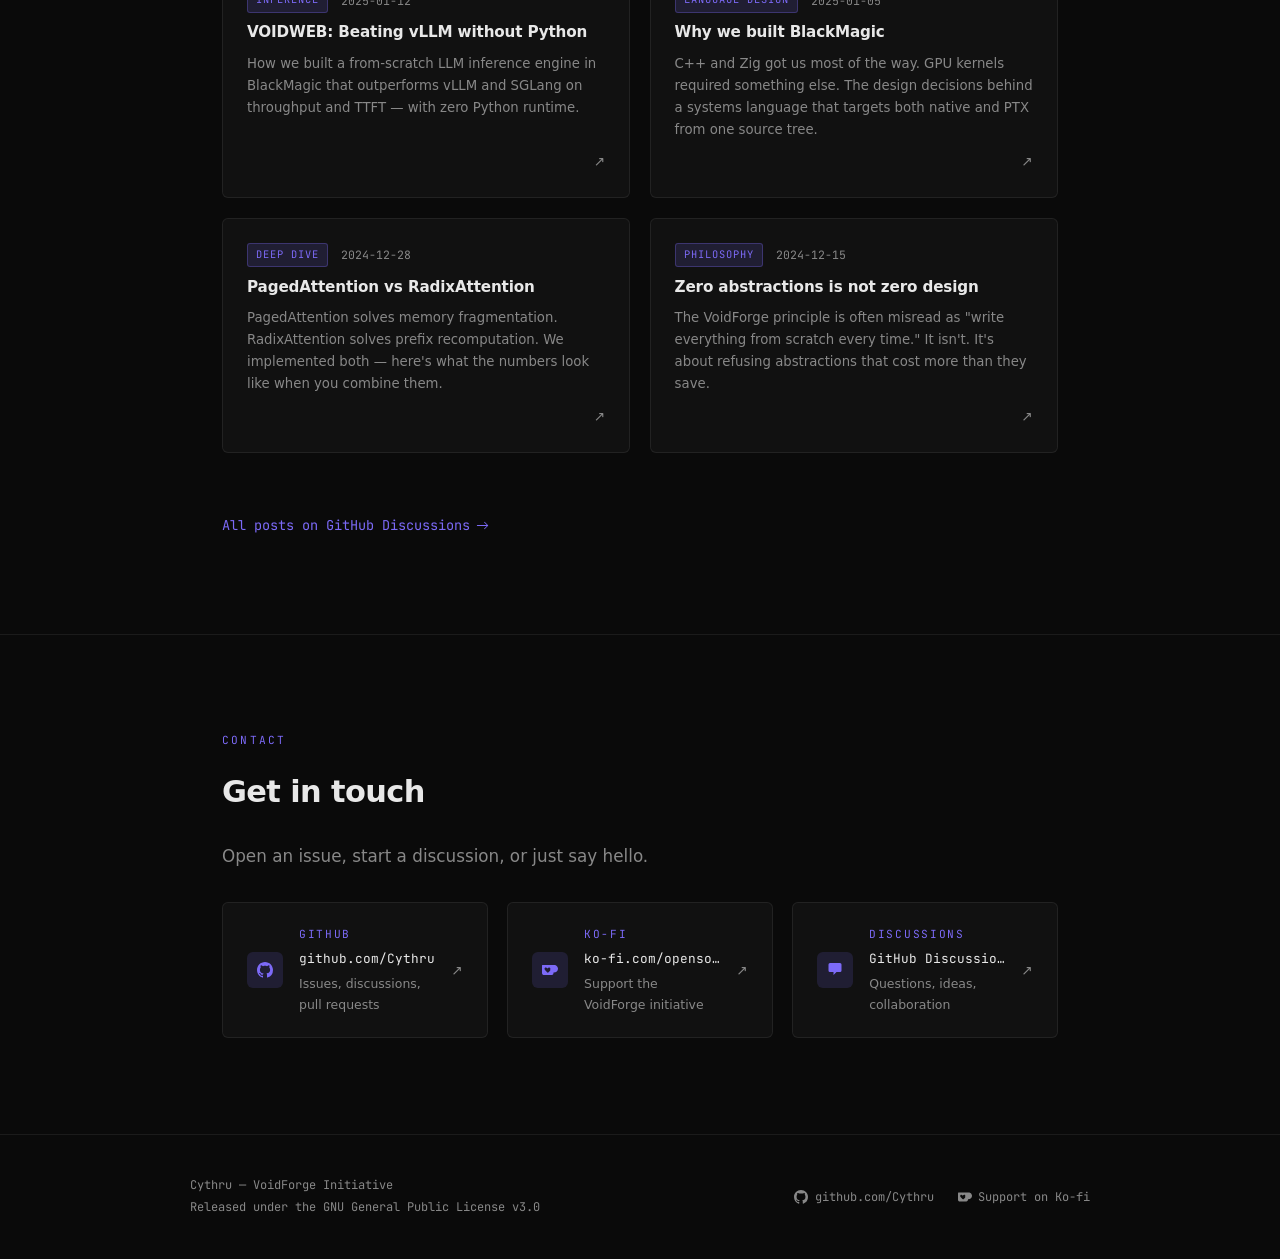
==== commit eb9fba39: "Add blog/writing section with post cards Co-Authored-By: Claude Sonnet 4.6 <noreply@anthropic.com>" ====
--- a/index.html
+++ b/index.html
@@ -14,6 +14,7 @@
   <nav>
     <a class="nav-wordmark" href="#">Cy<span>thru</span></a>
     <div style="display:flex;align-items:center;gap:1.5rem;">
+    <a class="nav-link" href="#blog">Writing</a>
     <a class="nav-link" href="#contact">Contact</a>
     <a class="nav-link" href="https://github.com/Cythru" target="_blank" rel="noopener">
       <svg viewBox="0 0 16 16" aria-hidden="true">
@@ -407,6 +408,65 @@
     </div>
   </section>
 
+  <!-- BLOG -->
+  <section id="blog">
+    <div class="container">
+      <p class="section-label reveal">Writing</p>
+      <h2 class="reveal">From the forge</h2>
+      <div class="blog-grid">
+
+        <a class="blog-card reveal" href="https://github.com/Cythru/Cythru/discussions" target="_blank" rel="noopener">
+          <div class="blog-meta">
+            <span class="blog-tag">Inference</span>
+            <span class="blog-date">2025-01-12</span>
+          </div>
+          <div class="blog-title">VOIDWEB: Beating vLLM without Python</div>
+          <div class="blog-excerpt">How we built a from-scratch LLM inference engine in BlackMagic that outperforms vLLM and SGLang on throughput and TTFT — with zero Python runtime.</div>
+          <span class="blog-arrow">↗</span>
+        </a>
+
+        <a class="blog-card reveal" href="https://github.com/Cythru/Cythru/discussions" target="_blank" rel="noopener">
+          <div class="blog-meta">
+            <span class="blog-tag">Language Design</span>
+            <span class="blog-date">2025-01-05</span>
+          </div>
+          <div class="blog-title">Why we built BlackMagic</div>
+          <div class="blog-excerpt">C++ and Zig got us most of the way. GPU kernels required something else. The design decisions behind a systems language that targets both native and PTX from one source tree.</div>
+          <span class="blog-arrow">↗</span>
+        </a>
+
+        <a class="blog-card reveal" href="https://github.com/Cythru/Cythru/discussions" target="_blank" rel="noopener">
+          <div class="blog-meta">
+            <span class="blog-tag">Deep Dive</span>
+            <span class="blog-date">2024-12-28</span>
+          </div>
+          <div class="blog-title">PagedAttention vs RadixAttention</div>
+          <div class="blog-excerpt">PagedAttention solves memory fragmentation. RadixAttention solves prefix recomputation. We implemented both — here's what the numbers look like when you combine them.</div>
+          <span class="blog-arrow">↗</span>
+        </a>
+
+        <a class="blog-card reveal" href="https://github.com/Cythru/Cythru/discussions" target="_blank" rel="noopener">
+          <div class="blog-meta">
+            <span class="blog-tag">Philosophy</span>
+            <span class="blog-date">2024-12-15</span>
+          </div>
+          <div class="blog-title">Zero abstractions is not zero design</div>
+          <div class="blog-excerpt">The VoidForge principle is often misread as "write everything from scratch every time." It isn't. It's about refusing abstractions that cost more than they save.</div>
+          <span class="blog-arrow">↗</span>
+        </a>
+
+      </div>
+      <a class="vf-link reveal" href="https://github.com/Cythru/Cythru/discussions" target="_blank" rel="noopener">
+        All posts on GitHub Discussions
+        <svg viewBox="0 0 16 16" aria-hidden="true">
+          <path fill-rule="evenodd" d="M1 8a.5.5 0 0 1 .5-.5h11.793l-3.147-3.146a.5.5 0
+               0 1 .708-.708l4 4a.5.5 0 0 1 0 .708l-4 4a.5.5 0 0 1-.708-.708L13.293
+               8.5H1.5A.5.5 0 0 1 1 8z"/>
+        </svg>
+      </a>
+    </div>
+  </section>
+
   <!-- CONTACT -->
   <section id="contact">
     <div class="container">
--- a/style.css
+++ b/style.css
@@ -519,6 +519,86 @@
   fill: currentColor;
 }
 
+/* ─── BLOG ────────────────────────────────────────────────── */
+
+.blog-grid {
+  display: grid;
+  grid-template-columns: repeat(auto-fill, minmax(280px, 1fr));
+  gap: 1.2rem;
+  margin-top: 2rem;
+  margin-bottom: 2rem;
+}
+
+.blog-card {
+  display: flex;
+  flex-direction: column;
+  gap: 0.6rem;
+  padding: 1.5rem;
+  border: 1px solid var(--border);
+  border-radius: 6px;
+  background: var(--bg-card);
+  text-decoration: none;
+  transition: transform 0.2s, border-color 0.2s, box-shadow 0.2s;
+  position: relative;
+}
+
+.blog-card:hover {
+  transform: translateY(-4px);
+  border-color: rgba(124, 106, 247, 0.4);
+  box-shadow: 0 8px 32px rgba(124, 106, 247, 0.08);
+}
+
+.blog-meta {
+  display: flex;
+  align-items: center;
+  gap: 0.8rem;
+}
+
+.blog-tag {
+  font-family: var(--font-mono);
+  font-size: 0.65rem;
+  letter-spacing: 0.1em;
+  text-transform: uppercase;
+  padding: 0.15rem 0.5rem;
+  border-radius: 3px;
+  background: var(--accent-dim);
+  color: var(--accent);
+  border: 1px solid rgba(124, 106, 247, 0.3);
+}
+
+.blog-date {
+  font-family: var(--font-mono);
+  font-size: 0.72rem;
+  color: var(--text-muted);
+}
+
+.blog-title {
+  font-size: 0.95rem;
+  font-weight: 600;
+  color: var(--text);
+  line-height: 1.4;
+  letter-spacing: -0.01em;
+}
+
+.blog-excerpt {
+  font-size: 0.83rem;
+  color: var(--text-muted);
+  line-height: 1.65;
+  flex: 1;
+}
+
+.blog-arrow {
+  font-size: 0.85rem;
+  color: var(--text-muted);
+  align-self: flex-end;
+  transition: color 0.2s, transform 0.2s;
+}
+
+.blog-card:hover .blog-arrow {
+  color: var(--accent);
+  transform: translate(2px, -2px);
+}
+
 /* ─── CONTACT ─────────────────────────────────────────────── */
 
 .contact-sub {
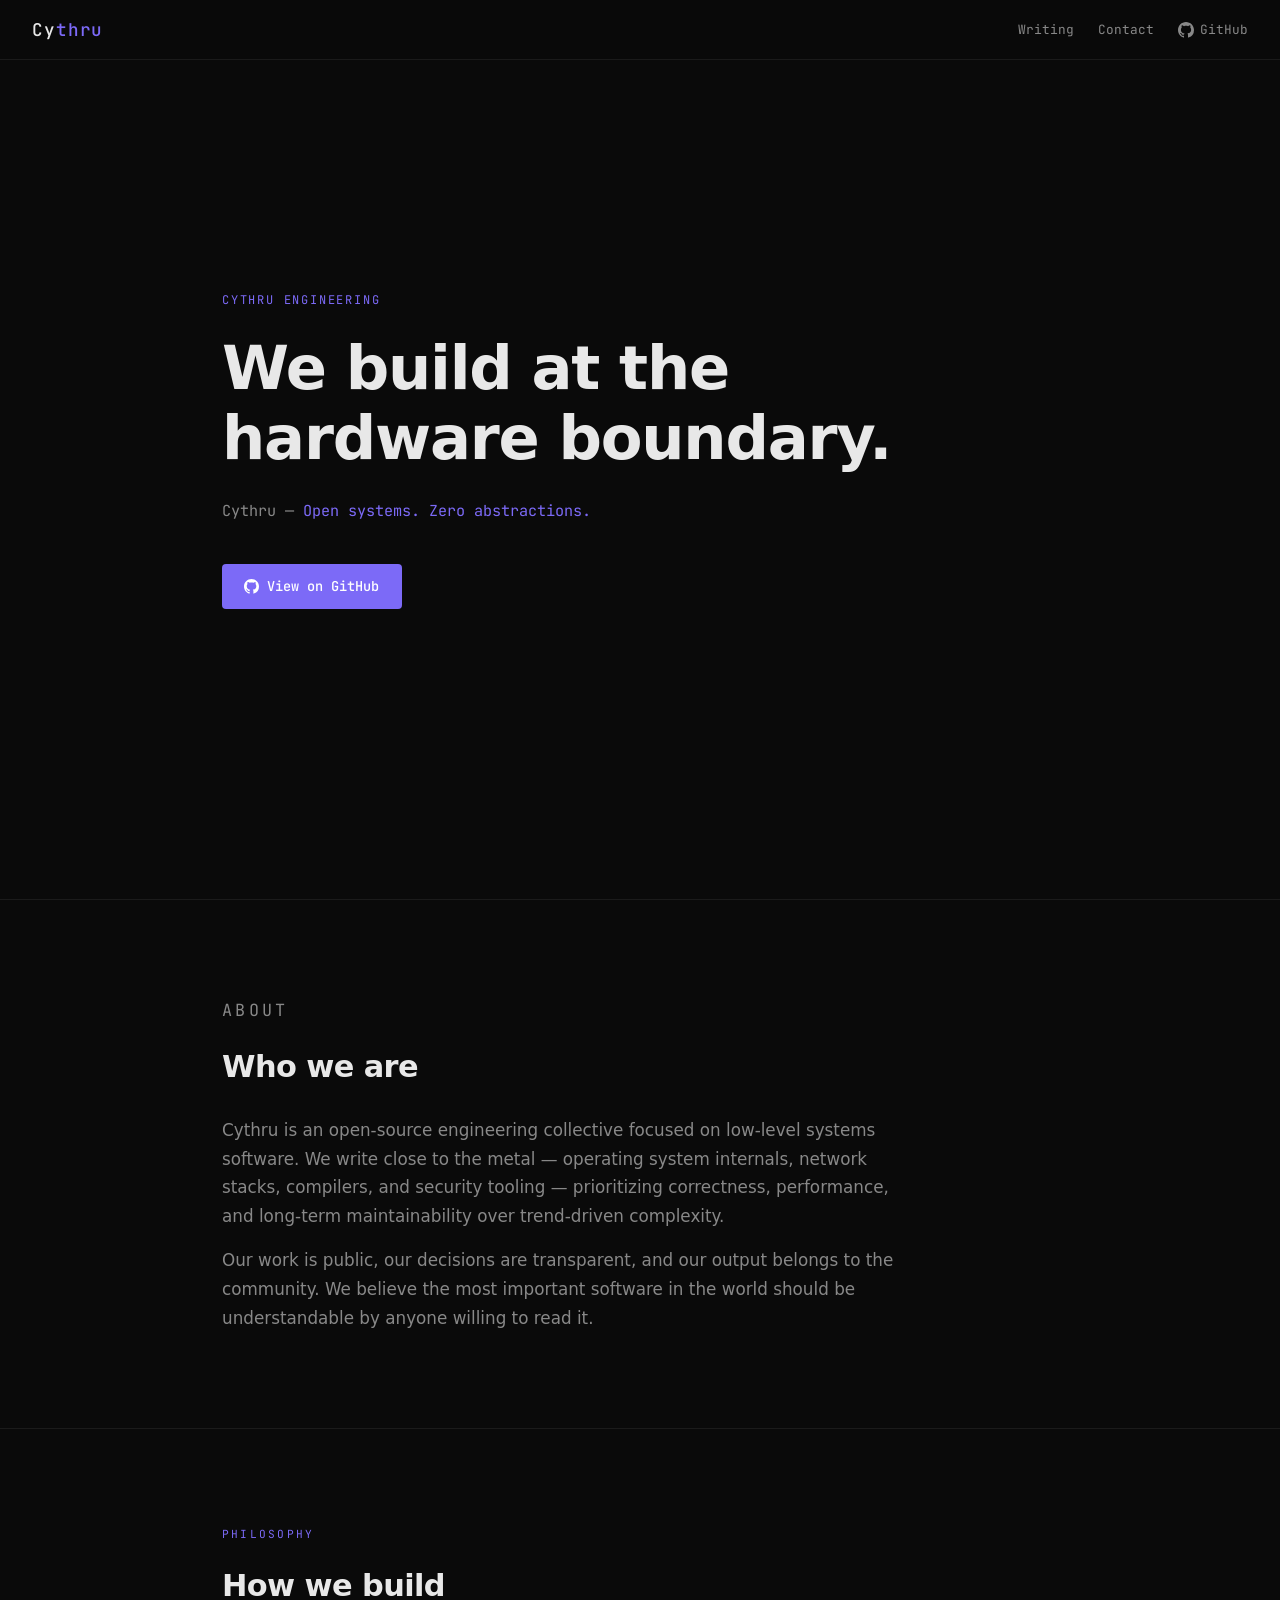
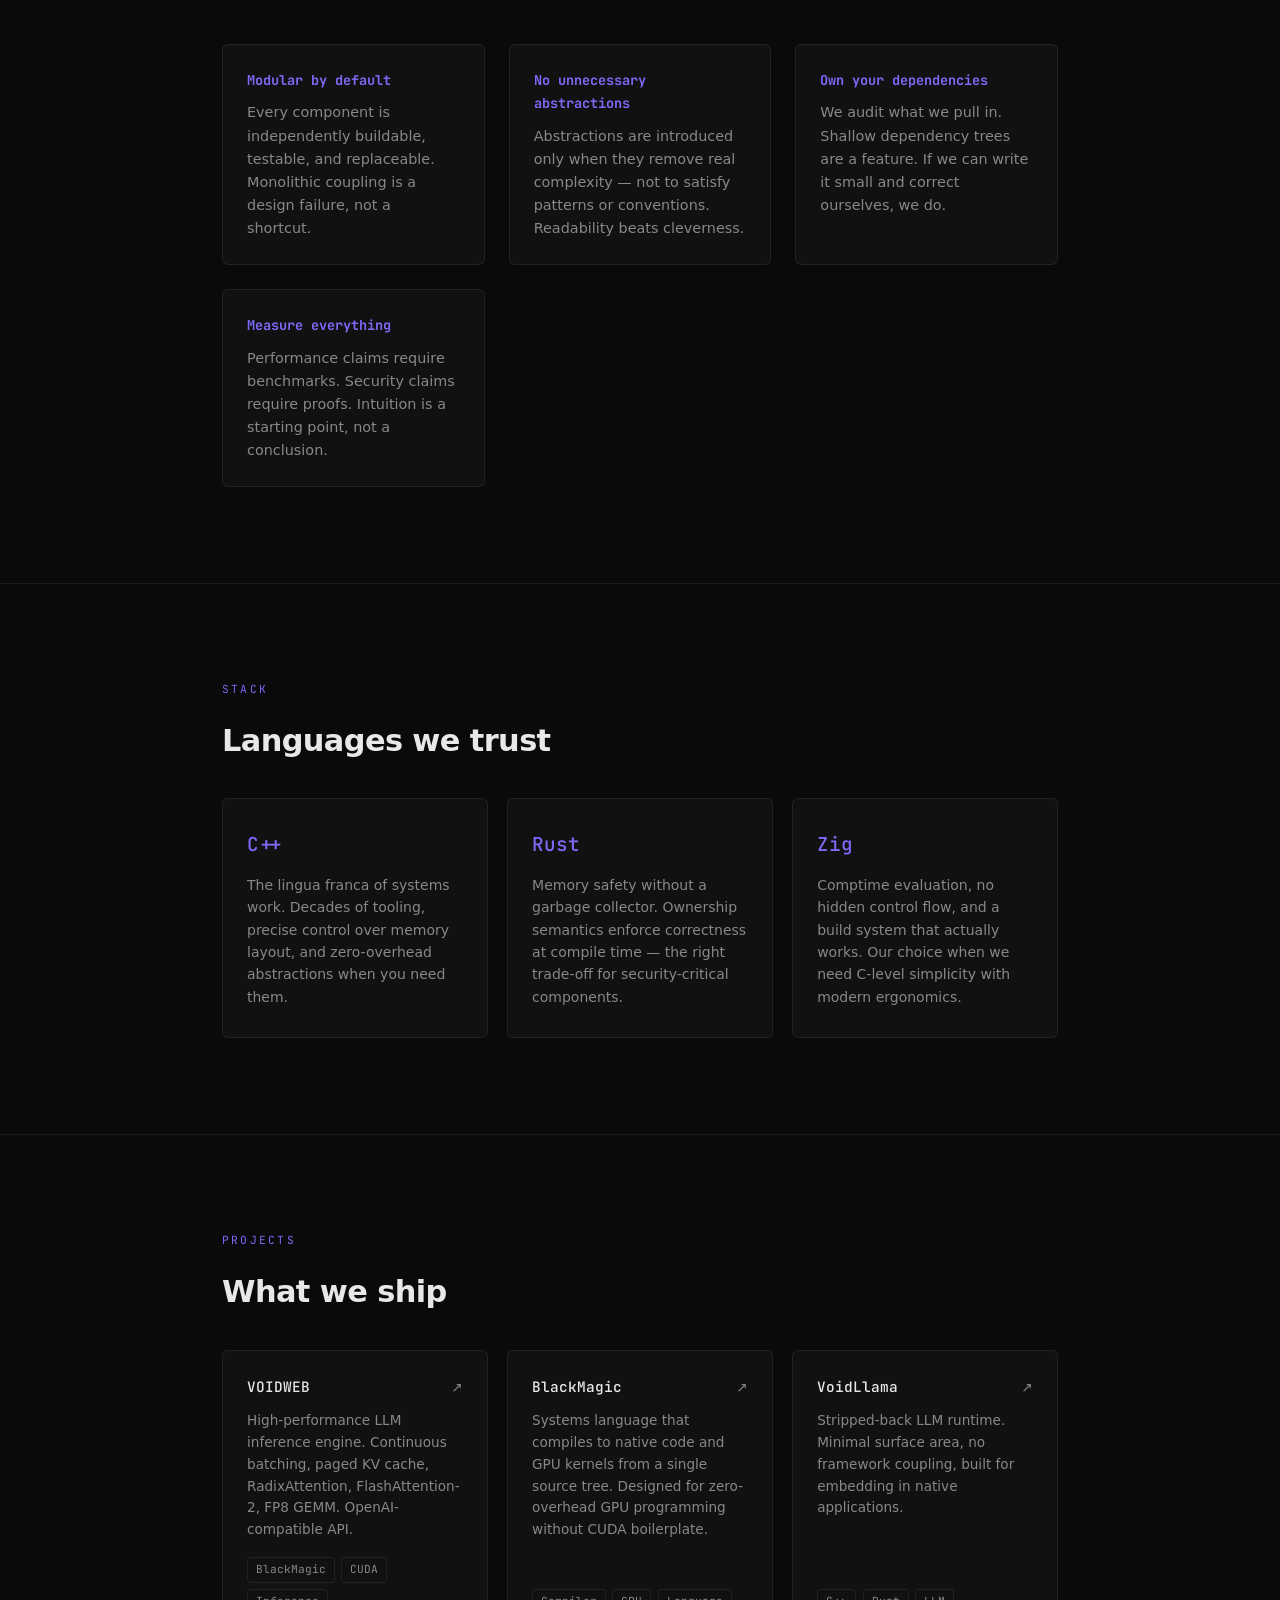
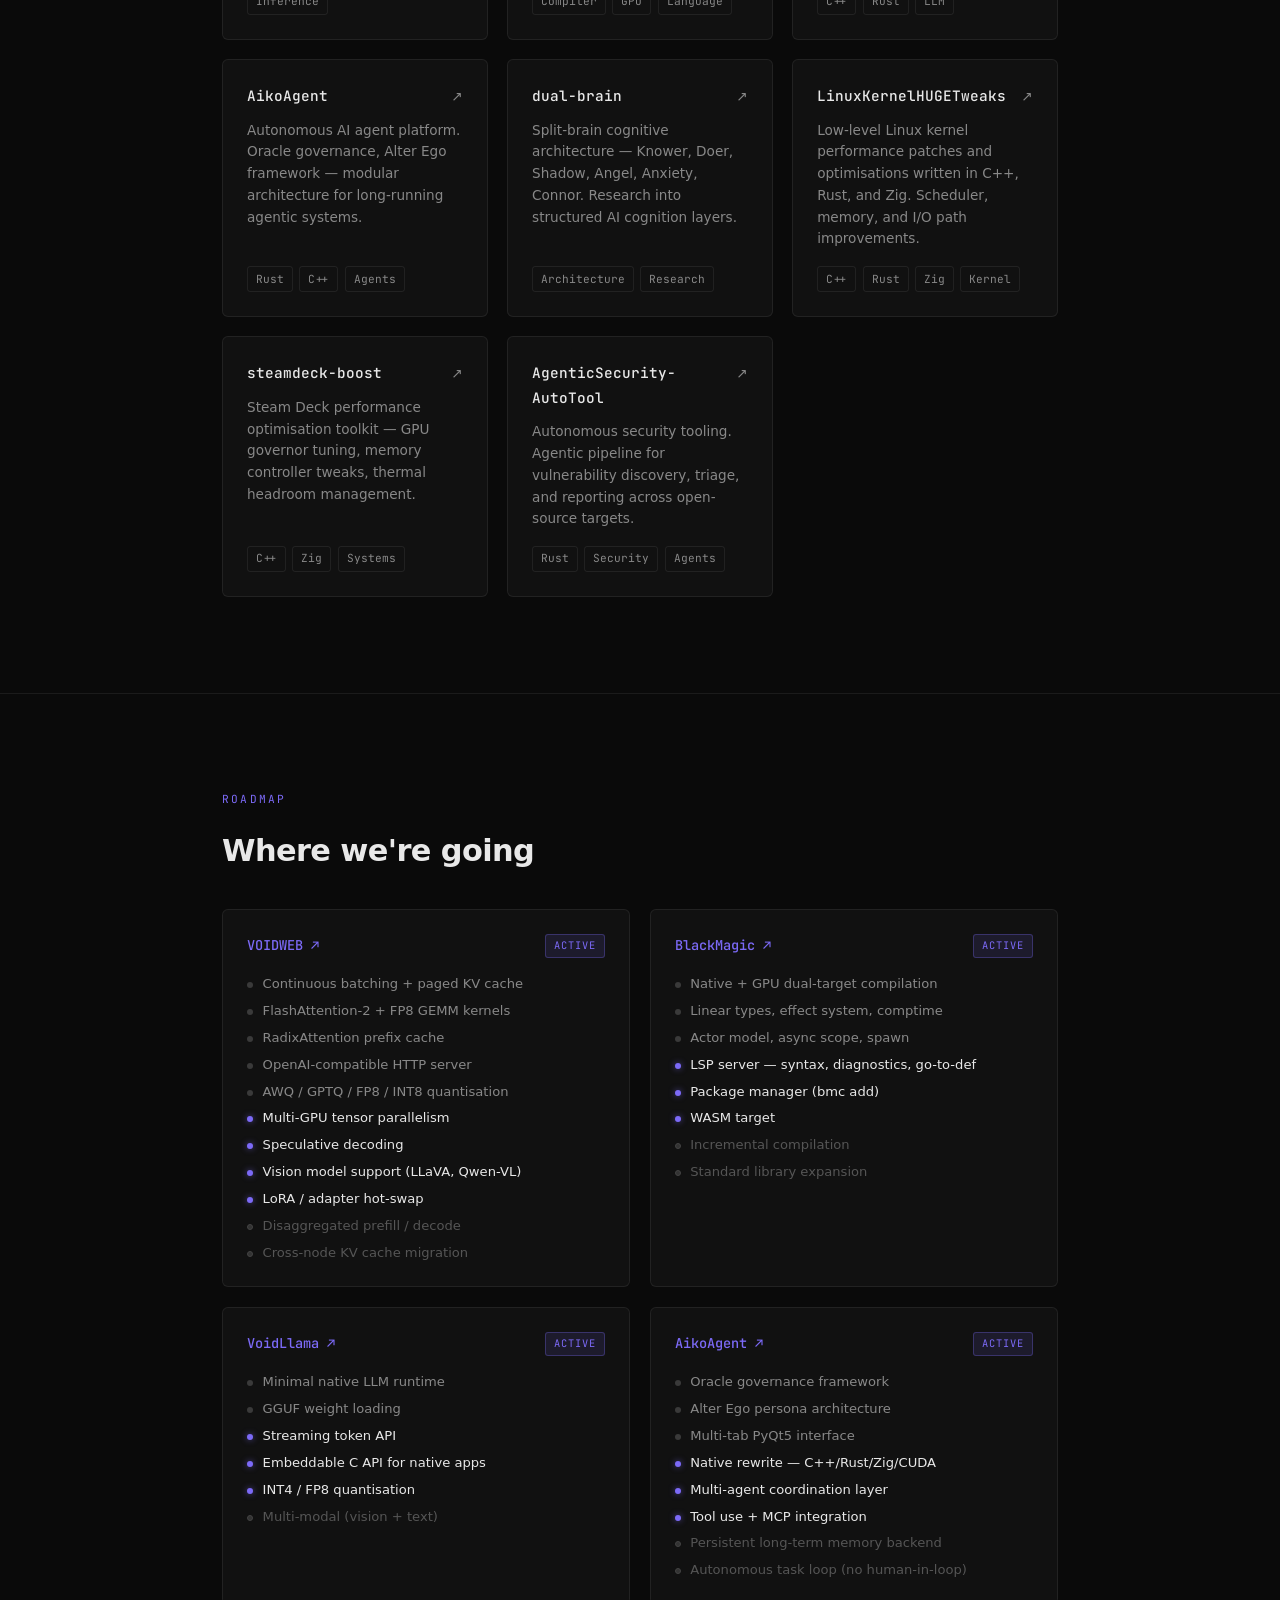
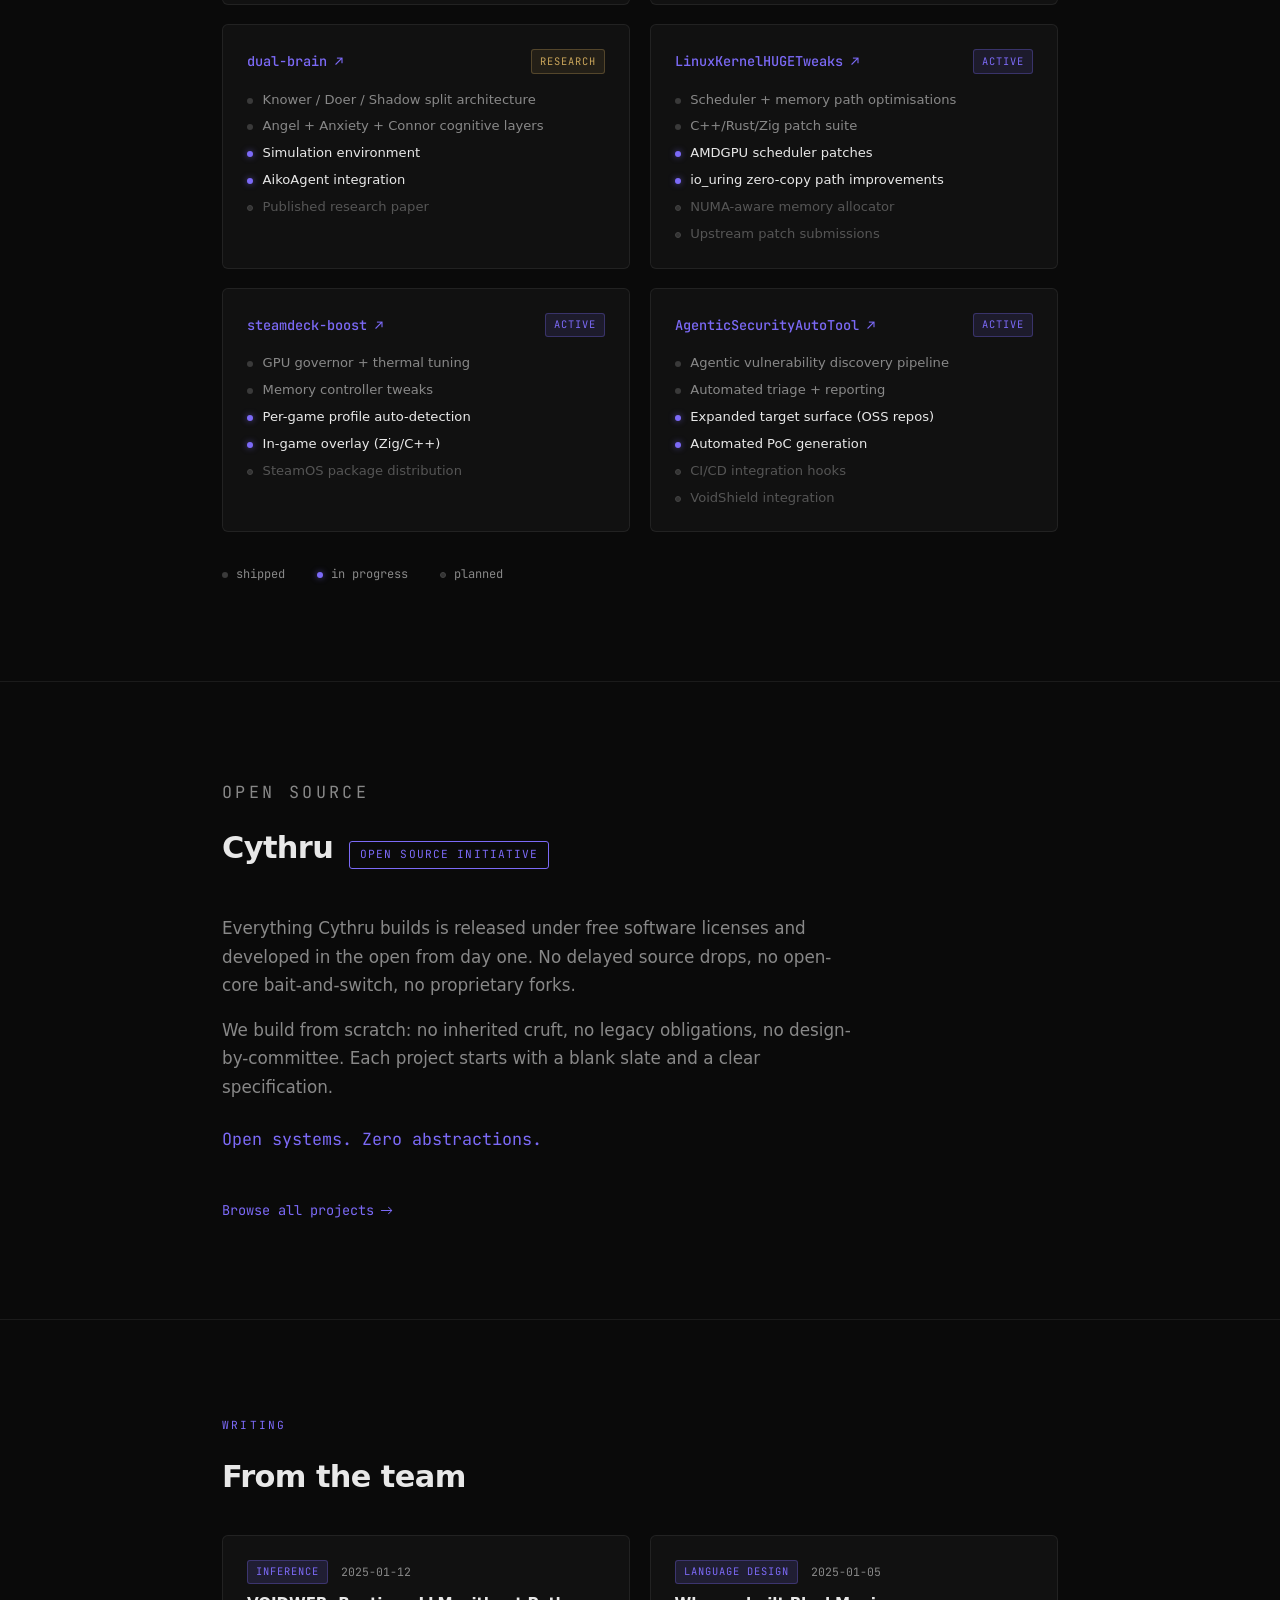
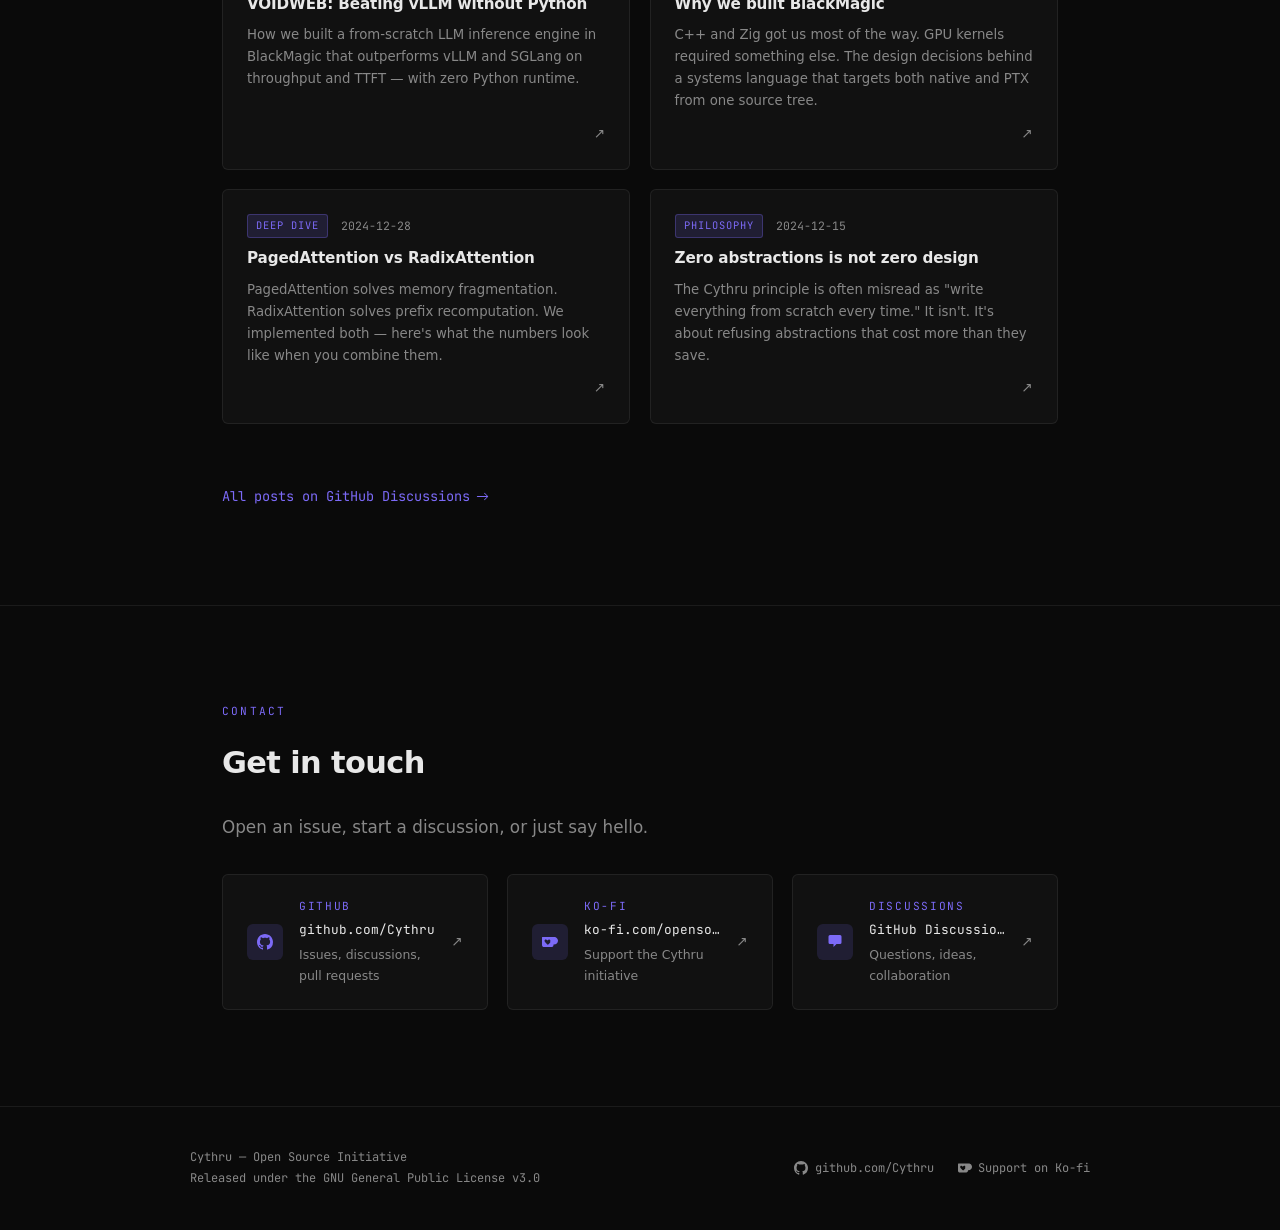
==== commit b97f84c8: "Replace VoidForge branding with Cythru open source initiative Co-Authored-By: Claude Sonnet 4.6 <nor" ====
--- a/index.html
+++ b/index.html
@@ -38,7 +38,7 @@
       <p class="hero-eyebrow">Cythru Engineering</p>
       <h1 class="hero-headline">We build at the<br>hardware boundary.</h1>
       <p class="hero-sub">
-        VoidForge &mdash; <em>Open systems. Zero abstractions.</em>
+        Cythru &mdash; <em>Open systems. Zero abstractions.</em>
       </p>
       <a class="btn btn-primary" href="https://github.com/Cythru" target="_blank" rel="noopener">
         <svg viewBox="0 0 16 16" aria-hidden="true">
@@ -377,22 +377,21 @@
     </div>
   </section>
 
-  <!-- VOIDFORGE -->
+  <!-- OPEN SOURCE -->
   <section id="voidforge">
     <div class="container">
       <p class="section-label reveal">Open Source</p>
       <div class="vf-header reveal">
-        <h2>VoidForge</h2>
-        <span class="vf-badge">Initiative</span>
+        <h2>Cythru</h2>
+        <span class="vf-badge">Open Source Initiative</span>
       </div>
       <p class="reveal">
-        VoidForge is Cythru's open-source commitment — everything we build is
-        released under free software licenses and developed in the open from
-        day one. No delayed source drops, no open-core bait-and-switch, no
-        proprietary forks.
+        Everything Cythru builds is released under free software licenses and
+        developed in the open from day one. No delayed source drops, no
+        open-core bait-and-switch, no proprietary forks.
       </p>
       <p class="reveal">
-        We forge systems from nothing: no inherited cruft, no legacy obligations,
+        We build from scratch: no inherited cruft, no legacy obligations,
         no design-by-committee. Each project starts with a blank slate and a
         clear specification.
       </p>
@@ -412,7 +411,7 @@
   <section id="blog">
     <div class="container">
       <p class="section-label reveal">Writing</p>
-      <h2 class="reveal">From the forge</h2>
+      <h2 class="reveal">From the team</h2>
       <div class="blog-grid">
 
         <a class="blog-card reveal" href="https://github.com/Cythru/Cythru/discussions" target="_blank" rel="noopener">
@@ -451,7 +450,7 @@
             <span class="blog-date">2024-12-15</span>
           </div>
           <div class="blog-title">Zero abstractions is not zero design</div>
-          <div class="blog-excerpt">The VoidForge principle is often misread as "write everything from scratch every time." It isn't. It's about refusing abstractions that cost more than they save.</div>
+          <div class="blog-excerpt">The Cythru principle is often misread as "write everything from scratch every time." It isn't. It's about refusing abstractions that cost more than they save.</div>
           <span class="blog-arrow">↗</span>
         </a>
 
@@ -509,7 +508,7 @@
           <div class="contact-body">
             <div class="contact-label">Ko-fi</div>
             <div class="contact-value">ko-fi.com/opensourcemovement</div>
-            <div class="contact-note">Support the VoidForge initiative</div>
+            <div class="contact-note">Support the Cythru initiative</div>
           </div>
           <span class="contact-arrow">↗</span>
         </a>
@@ -537,7 +536,7 @@
   <footer>
     <div class="footer-inner">
       <div class="footer-left">
-        <span>Cythru &mdash; VoidForge Initiative</span><br>
+        <span>Cythru &mdash; Open Source Initiative</span><br>
         <span>Released under the GNU General Public License v3.0</span>
       </div>
       <div class="footer-links">
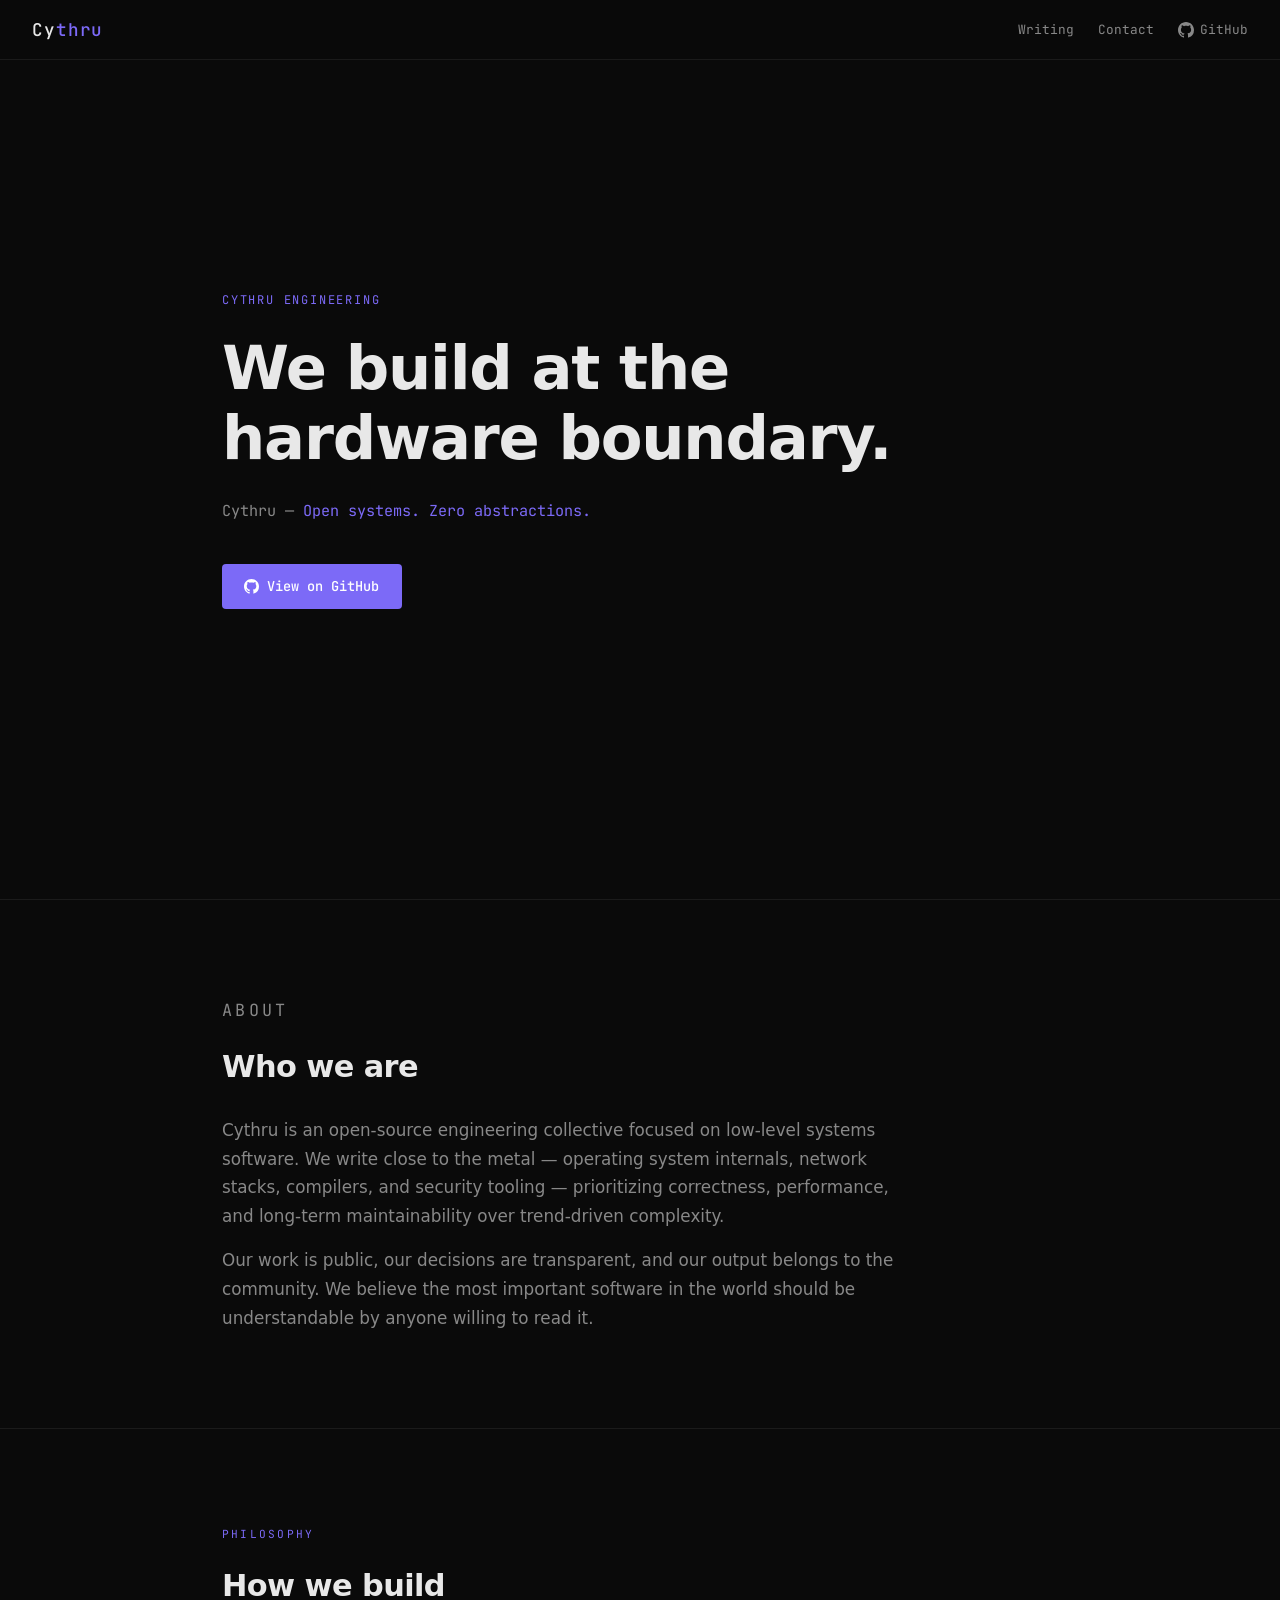
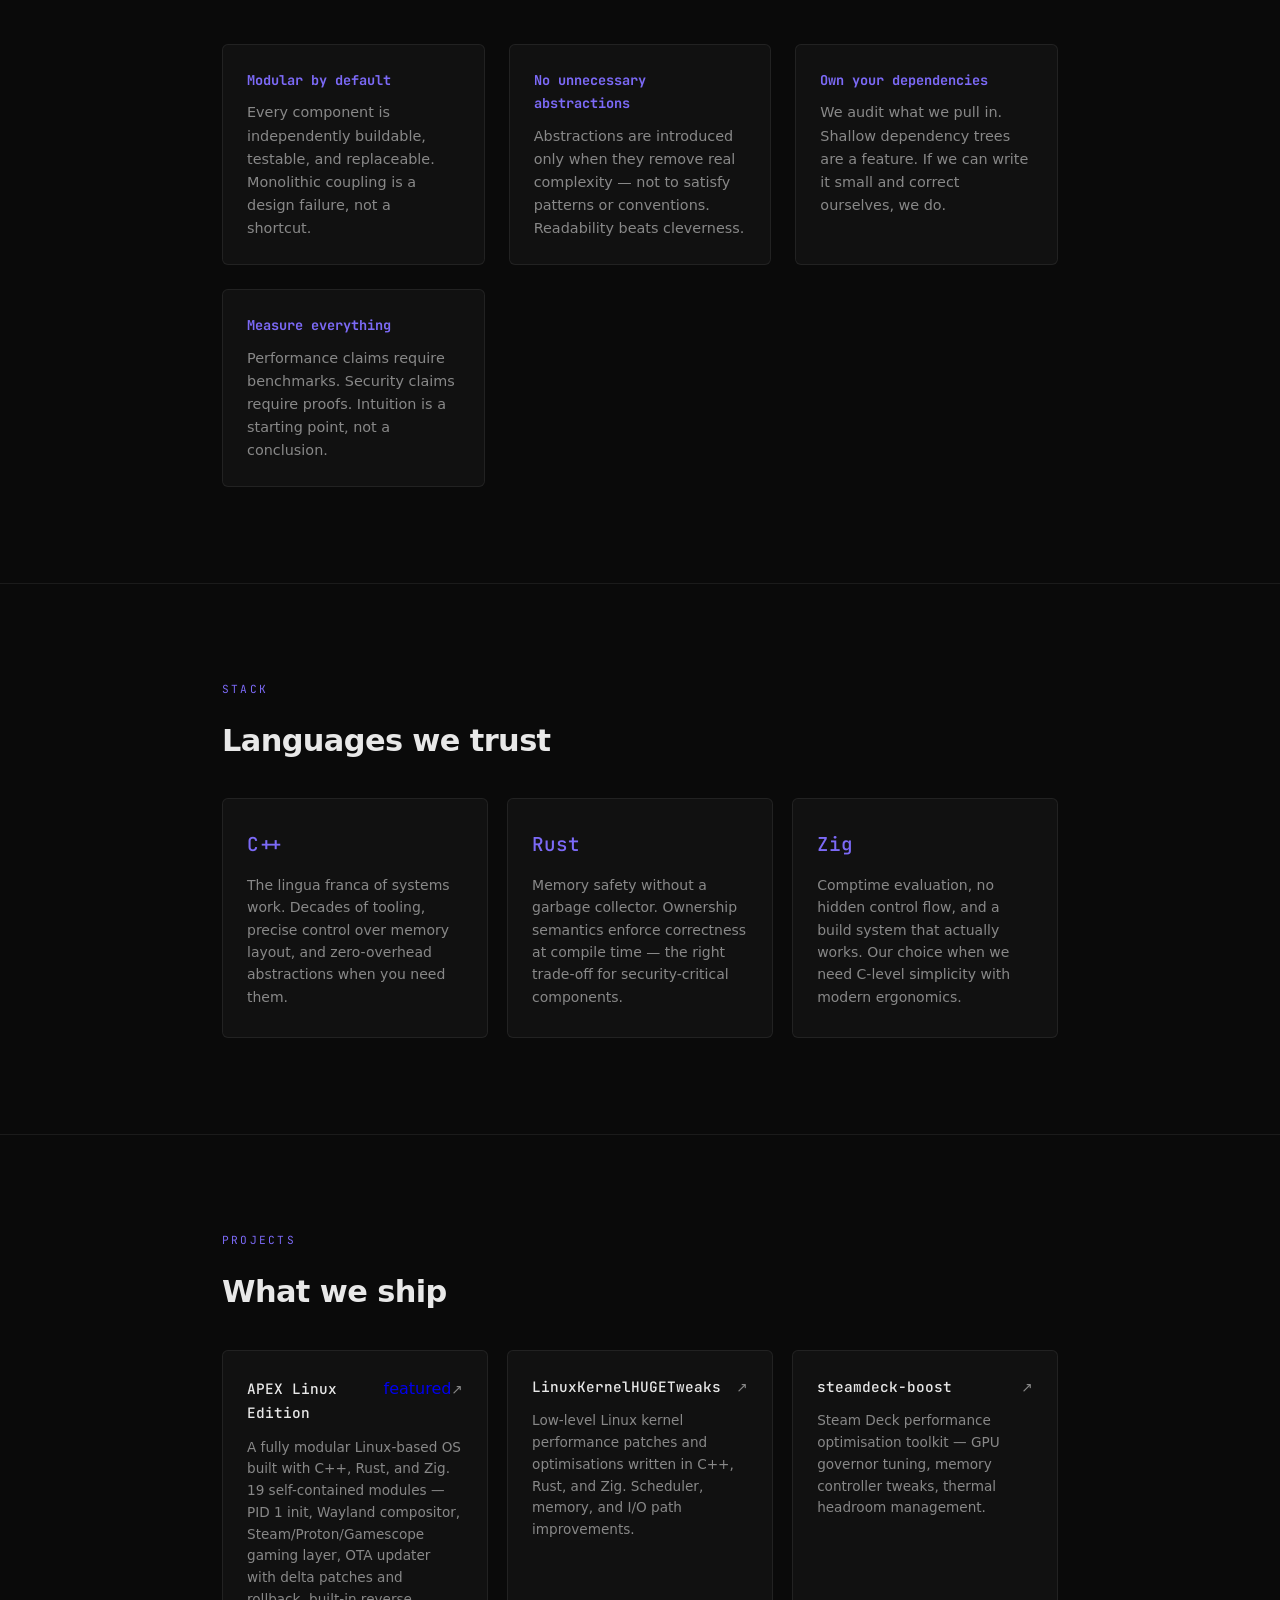
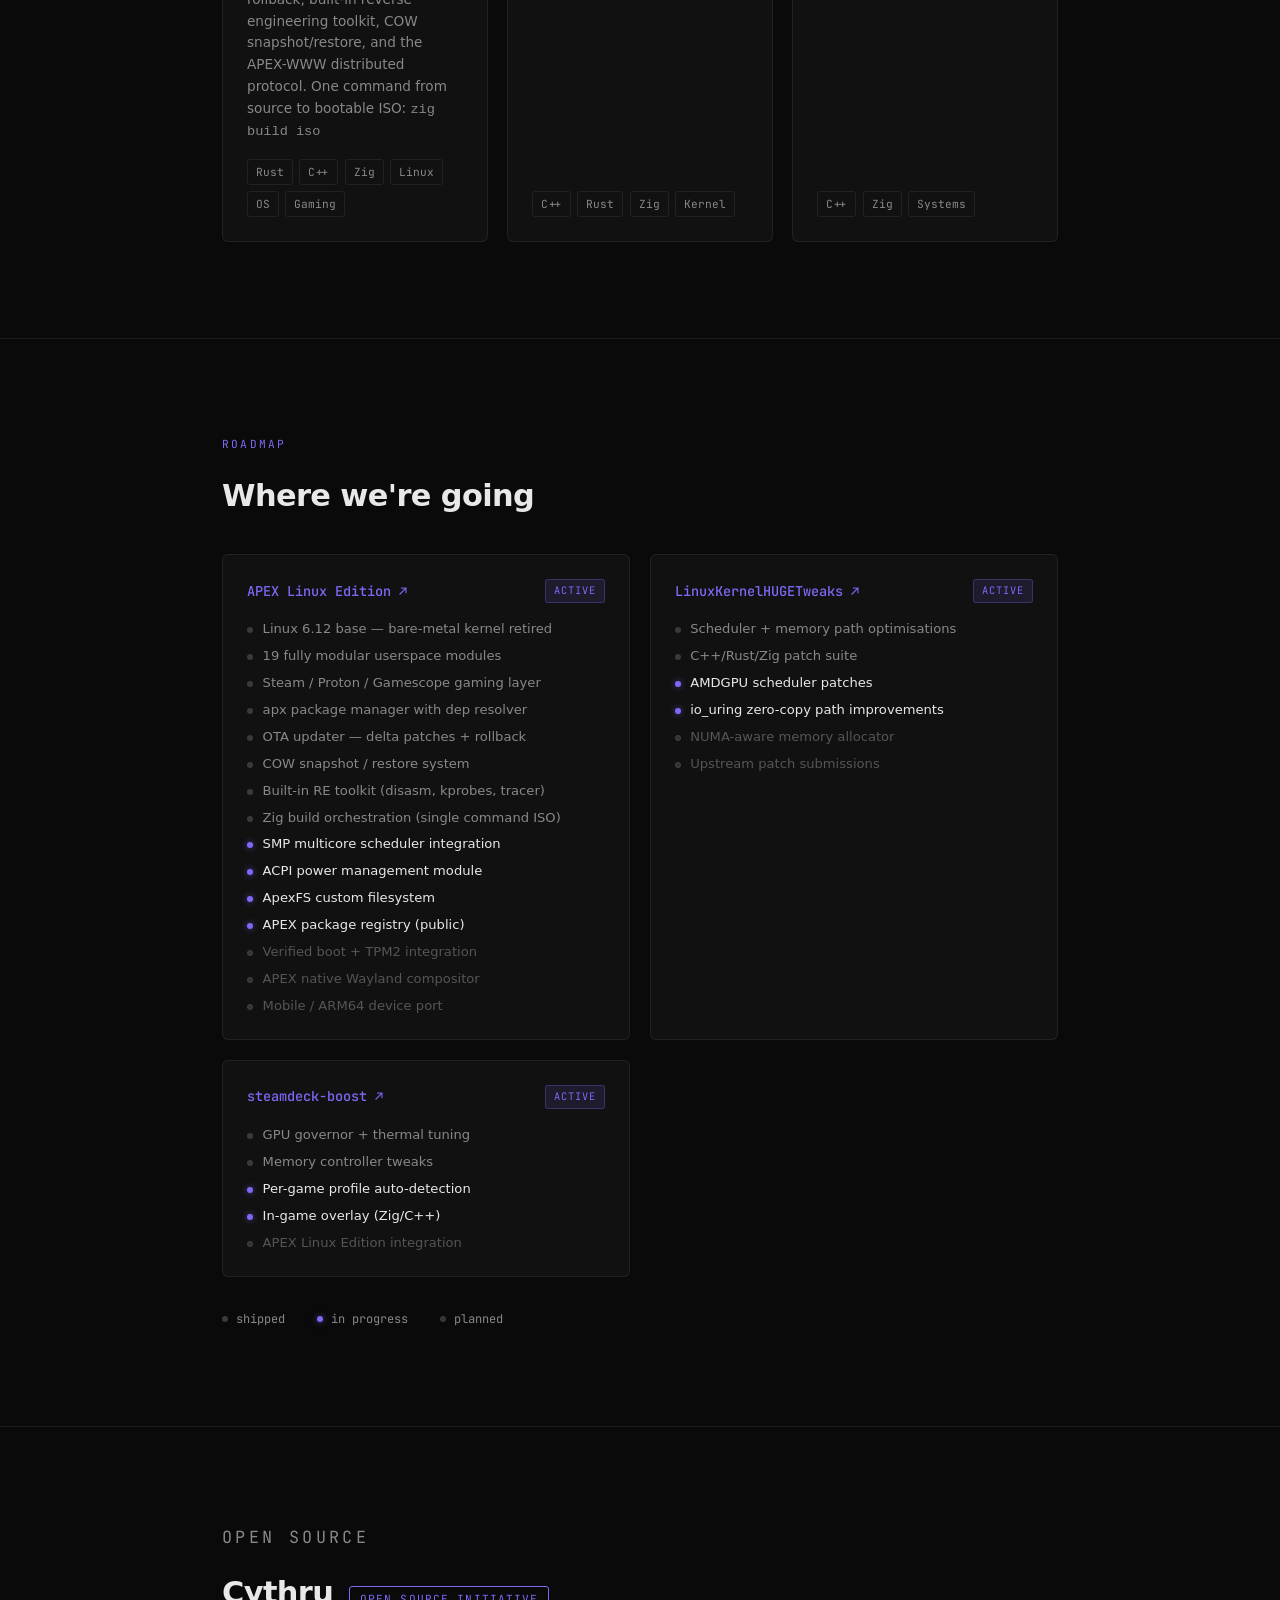
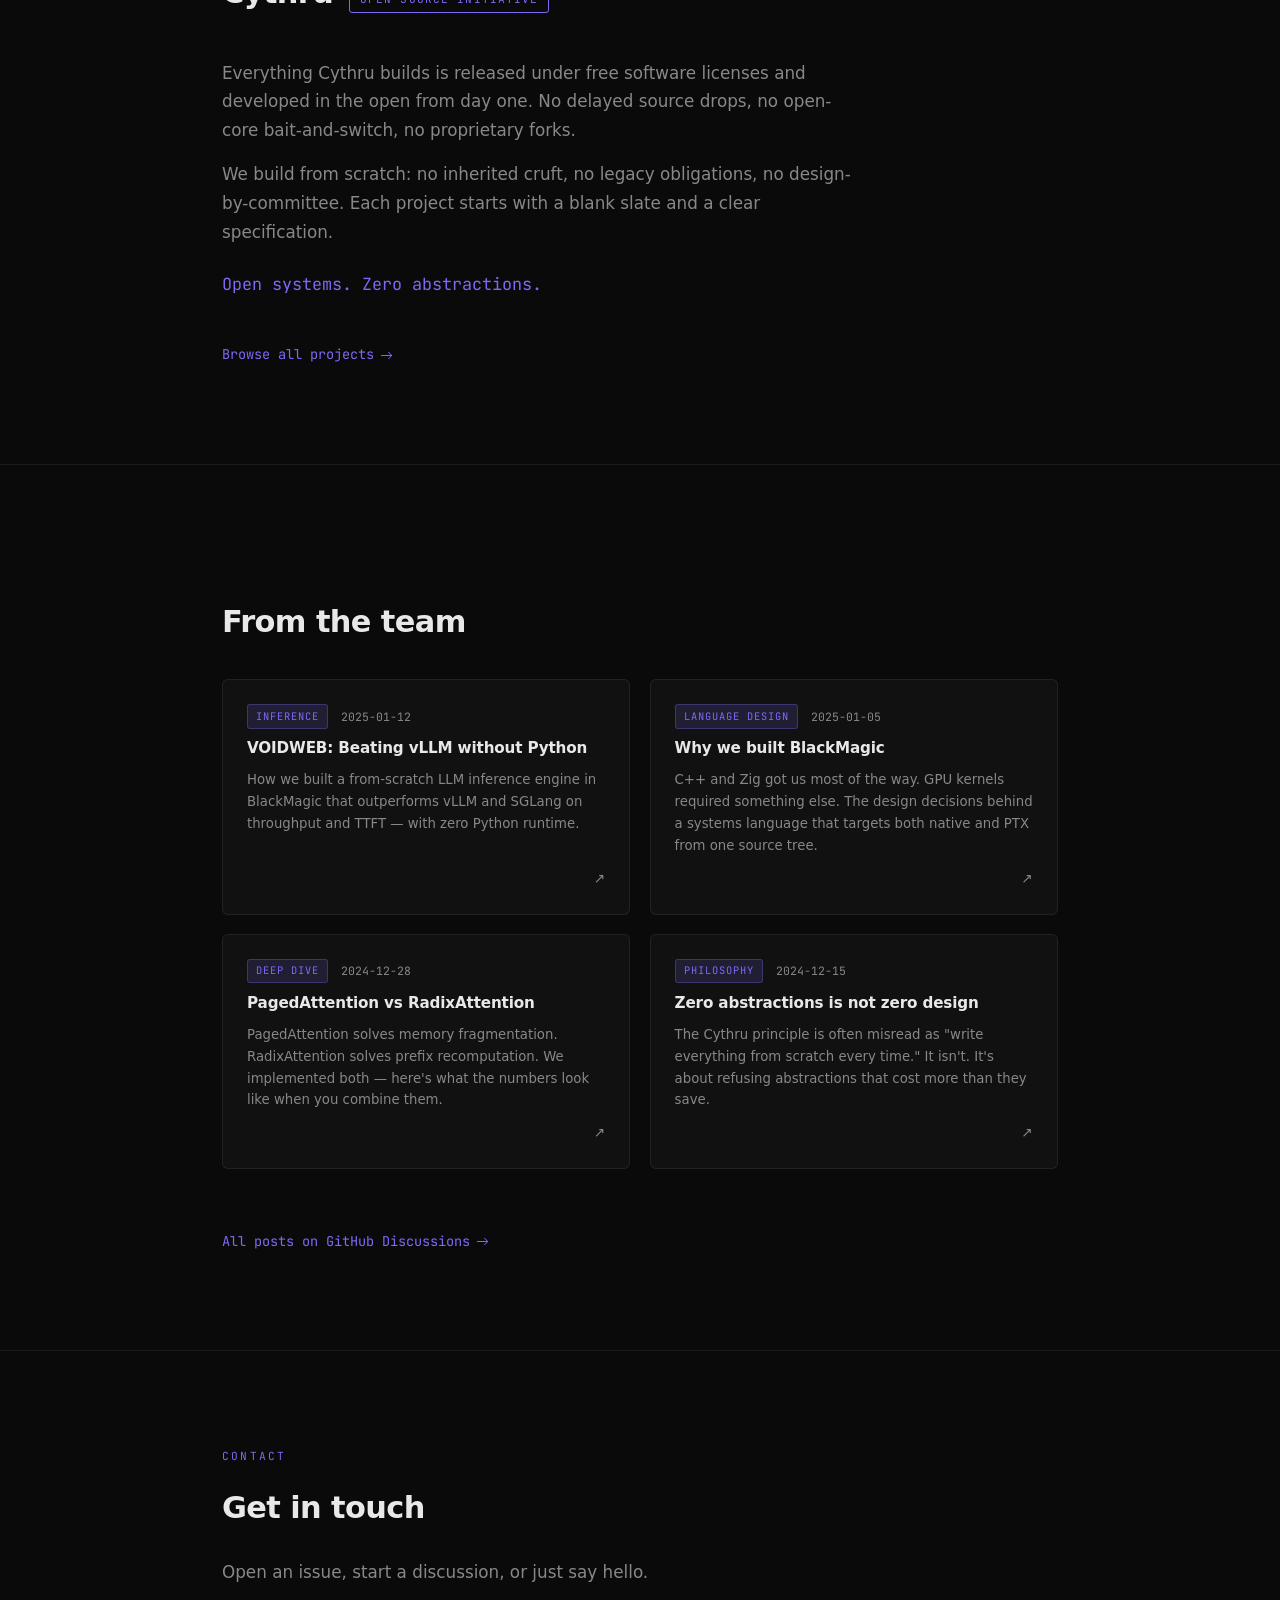
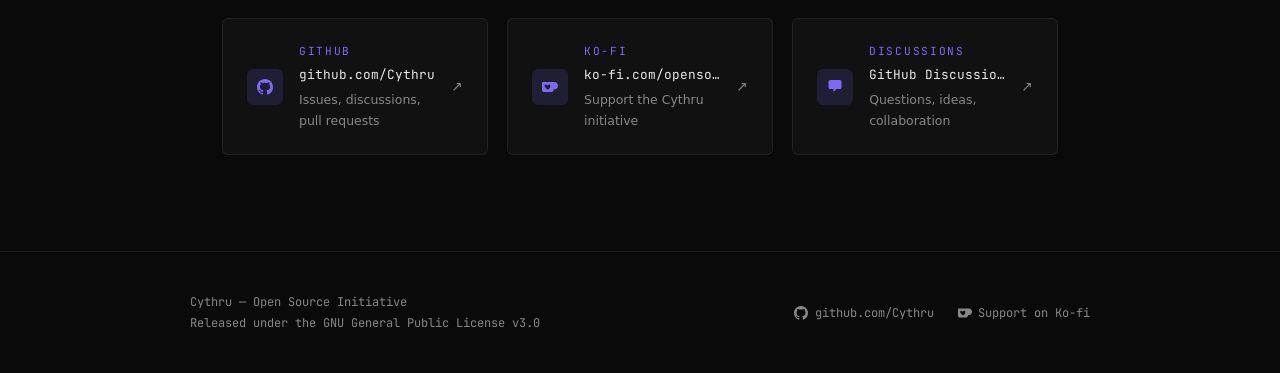
==== commit d8a77df6: "feat: add APEX Linux Edition as featured project" ====
--- a/index.html
+++ b/index.html
@@ -140,58 +140,15 @@
       <h2 class="reveal">What we ship</h2>
       <div class="projects-grid">
 
-        <a class="project-card reveal" href="https://github.com/Cythru/InferenceEngines" target="_blank" rel="noopener">
+        <a class="project-card project-featured reveal" href="https://github.com/Cythru/apex-kernel" target="_blank" rel="noopener">
           <div class="project-top">
-            <span class="project-name">VOIDWEB</span>
+            <span class="project-name">APEX Linux Edition</span>
+            <span class="project-featured-badge">featured</span>
             <span class="project-arrow">↗</span>
           </div>
-          <p class="project-desc">High-performance LLM inference engine. Continuous batching, paged KV cache, RadixAttention, FlashAttention-2, FP8 GEMM. OpenAI-compatible API.</p>
+          <p class="project-desc">A fully modular Linux-based OS built with C++, Rust, and Zig. 19 self-contained modules — PID 1 init, Wayland compositor, Steam/Proton/Gamescope gaming layer, OTA updater with delta patches and rollback, built-in reverse engineering toolkit, COW snapshot/restore, and the APEX-WWW distributed protocol. One command from source to bootable ISO: <code>zig build iso</code></p>
           <div class="project-tags">
-            <span class="tag">BlackMagic</span><span class="tag">CUDA</span><span class="tag">Inference</span>
-          </div>
-        </a>
-
-        <a class="project-card reveal" href="https://github.com/Cythru/blackmagic" target="_blank" rel="noopener">
-          <div class="project-top">
-            <span class="project-name">BlackMagic</span>
-            <span class="project-arrow">↗</span>
-          </div>
-          <p class="project-desc">Systems language that compiles to native code and GPU kernels from a single source tree. Designed for zero-overhead GPU programming without CUDA boilerplate.</p>
-          <div class="project-tags">
-            <span class="tag">Compiler</span><span class="tag">GPU</span><span class="tag">Language</span>
-          </div>
-        </a>
-
-        <a class="project-card reveal" href="https://github.com/Cythru/VoidLlama" target="_blank" rel="noopener">
-          <div class="project-top">
-            <span class="project-name">VoidLlama</span>
-            <span class="project-arrow">↗</span>
-          </div>
-          <p class="project-desc">Stripped-back LLM runtime. Minimal surface area, no framework coupling, built for embedding in native applications.</p>
-          <div class="project-tags">
-            <span class="tag">C++</span><span class="tag">Rust</span><span class="tag">LLM</span>
-          </div>
-        </a>
-
-        <a class="project-card reveal" href="https://github.com/Cythru/AikoAgent" target="_blank" rel="noopener">
-          <div class="project-top">
-            <span class="project-name">AikoAgent</span>
-            <span class="project-arrow">↗</span>
-          </div>
-          <p class="project-desc">Autonomous AI agent platform. Oracle governance, Alter Ego framework — modular architecture for long-running agentic systems.</p>
-          <div class="project-tags">
-            <span class="tag">Rust</span><span class="tag">C++</span><span class="tag">Agents</span>
-          </div>
-        </a>
-
-        <a class="project-card reveal" href="https://github.com/Cythru/dual-brain" target="_blank" rel="noopener">
-          <div class="project-top">
-            <span class="project-name">dual-brain</span>
-            <span class="project-arrow">↗</span>
-          </div>
-          <p class="project-desc">Split-brain cognitive architecture — Knower, Doer, Shadow, Angel, Anxiety, Connor. Research into structured AI cognition layers.</p>
-          <div class="project-tags">
-            <span class="tag">Architecture</span><span class="tag">Research</span>
+            <span class="tag">Rust</span><span class="tag">C++</span><span class="tag">Zig</span><span class="tag">Linux</span><span class="tag">OS</span><span class="tag">Gaming</span>
           </div>
         </a>
 
@@ -211,23 +168,12 @@
             <span class="project-name">steamdeck-boost</span>
             <span class="project-arrow">↗</span>
           </div>
-          <p class="project-desc">Steam Deck performance optimisation toolkit — GPU governor tuning, memory controller tweaks, thermal headroom management.</p>
+          <p class="project-desc">Steam Deck performance optimisation toolkit &mdash; GPU governor tuning, memory controller tweaks, thermal headroom management.</p>
           <div class="project-tags">
             <span class="tag">C++</span><span class="tag">Zig</span><span class="tag">Systems</span>
           </div>
         </a>
 
-        <a class="project-card reveal" href="https://github.com/Cythru/AgenticSecurityAutoTool" target="_blank" rel="noopener">
-          <div class="project-top">
-            <span class="project-name">AgenticSecurity&shy;AutoTool</span>
-            <span class="project-arrow">↗</span>
-          </div>
-          <p class="project-desc">Autonomous security tooling. Agentic pipeline for vulnerability discovery, triage, and reporting across open-source targets.</p>
-          <div class="project-tags">
-            <span class="tag">Rust</span><span class="tag">Security</span><span class="tag">Agents</span>
-          </div>
-        </a>
-
       </div>
     </div>
   </section>
@@ -242,84 +188,25 @@
 
         <div class="roadmap-project reveal">
           <div class="roadmap-project-header">
-            <a class="roadmap-project-name" href="https://github.com/Cythru/InferenceEngines" target="_blank" rel="noopener">VOIDWEB ↗</a>
+            <a class="roadmap-project-name" href="https://github.com/Cythru/apex-kernel" target="_blank" rel="noopener">APEX Linux Edition ↗</a>
             <span class="roadmap-status status-active">active</span>
           </div>
           <div class="roadmap-items">
-            <div class="roadmap-item done"><span class="ri-dot"></span>Continuous batching + paged KV cache</div>
-            <div class="roadmap-item done"><span class="ri-dot"></span>FlashAttention-2 + FP8 GEMM kernels</div>
-            <div class="roadmap-item done"><span class="ri-dot"></span>RadixAttention prefix cache</div>
-            <div class="roadmap-item done"><span class="ri-dot"></span>OpenAI-compatible HTTP server</div>
-            <div class="roadmap-item done"><span class="ri-dot"></span>AWQ / GPTQ / FP8 / INT8 quantisation</div>
-            <div class="roadmap-item next"><span class="ri-dot"></span>Multi-GPU tensor parallelism</div>
-            <div class="roadmap-item next"><span class="ri-dot"></span>Speculative decoding</div>
-            <div class="roadmap-item next"><span class="ri-dot"></span>Vision model support (LLaVA, Qwen-VL)</div>
-            <div class="roadmap-item next"><span class="ri-dot"></span>LoRA / adapter hot-swap</div>
-            <div class="roadmap-item future"><span class="ri-dot"></span>Disaggregated prefill / decode</div>
-            <div class="roadmap-item future"><span class="ri-dot"></span>Cross-node KV cache migration</div>
-          </div>
-        </div>
-
-        <div class="roadmap-project reveal">
-          <div class="roadmap-project-header">
-            <a class="roadmap-project-name" href="https://github.com/Cythru/blackmagic" target="_blank" rel="noopener">BlackMagic ↗</a>
-            <span class="roadmap-status status-active">active</span>
-          </div>
-          <div class="roadmap-items">
-            <div class="roadmap-item done"><span class="ri-dot"></span>Native + GPU dual-target compilation</div>
-            <div class="roadmap-item done"><span class="ri-dot"></span>Linear types, effect system, comptime</div>
-            <div class="roadmap-item done"><span class="ri-dot"></span>Actor model, async scope, spawn</div>
-            <div class="roadmap-item next"><span class="ri-dot"></span>LSP server — syntax, diagnostics, go-to-def</div>
-            <div class="roadmap-item next"><span class="ri-dot"></span>Package manager (bmc add)</div>
-            <div class="roadmap-item next"><span class="ri-dot"></span>WASM target</div>
-            <div class="roadmap-item future"><span class="ri-dot"></span>Incremental compilation</div>
-            <div class="roadmap-item future"><span class="ri-dot"></span>Standard library expansion</div>
-          </div>
-        </div>
-
-        <div class="roadmap-project reveal">
-          <div class="roadmap-project-header">
-            <a class="roadmap-project-name" href="https://github.com/Cythru/VoidLlama" target="_blank" rel="noopener">VoidLlama ↗</a>
-            <span class="roadmap-status status-active">active</span>
-          </div>
-          <div class="roadmap-items">
-            <div class="roadmap-item done"><span class="ri-dot"></span>Minimal native LLM runtime</div>
-            <div class="roadmap-item done"><span class="ri-dot"></span>GGUF weight loading</div>
-            <div class="roadmap-item next"><span class="ri-dot"></span>Streaming token API</div>
-            <div class="roadmap-item next"><span class="ri-dot"></span>Embeddable C API for native apps</div>
-            <div class="roadmap-item next"><span class="ri-dot"></span>INT4 / FP8 quantisation</div>
-            <div class="roadmap-item future"><span class="ri-dot"></span>Multi-modal (vision + text)</div>
-          </div>
-        </div>
-
-        <div class="roadmap-project reveal">
-          <div class="roadmap-project-header">
-            <a class="roadmap-project-name" href="https://github.com/Cythru/AikoAgent" target="_blank" rel="noopener">AikoAgent ↗</a>
-            <span class="roadmap-status status-active">active</span>
-          </div>
-          <div class="roadmap-items">
-            <div class="roadmap-item done"><span class="ri-dot"></span>Oracle governance framework</div>
-            <div class="roadmap-item done"><span class="ri-dot"></span>Alter Ego persona architecture</div>
-            <div class="roadmap-item done"><span class="ri-dot"></span>Multi-tab PyQt5 interface</div>
-            <div class="roadmap-item next"><span class="ri-dot"></span>Native rewrite — C++/Rust/Zig/CUDA</div>
-            <div class="roadmap-item next"><span class="ri-dot"></span>Multi-agent coordination layer</div>
-            <div class="roadmap-item next"><span class="ri-dot"></span>Tool use + MCP integration</div>
-            <div class="roadmap-item future"><span class="ri-dot"></span>Persistent long-term memory backend</div>
-            <div class="roadmap-item future"><span class="ri-dot"></span>Autonomous task loop (no human-in-loop)</div>
-          </div>
-        </div>
-
-        <div class="roadmap-project reveal">
-          <div class="roadmap-project-header">
-            <a class="roadmap-project-name" href="https://github.com/Cythru/dual-brain" target="_blank" rel="noopener">dual-brain ↗</a>
-            <span class="roadmap-status status-research">research</span>
-          </div>
-          <div class="roadmap-items">
-            <div class="roadmap-item done"><span class="ri-dot"></span>Knower / Doer / Shadow split architecture</div>
-            <div class="roadmap-item done"><span class="ri-dot"></span>Angel + Anxiety + Connor cognitive layers</div>
-            <div class="roadmap-item next"><span class="ri-dot"></span>Simulation environment</div>
-            <div class="roadmap-item next"><span class="ri-dot"></span>AikoAgent integration</div>
-            <div class="roadmap-item future"><span class="ri-dot"></span>Published research paper</div>
+            <div class="roadmap-item done"><span class="ri-dot"></span>Linux 6.12 base — bare-metal kernel retired</div>
+            <div class="roadmap-item done"><span class="ri-dot"></span>19 fully modular userspace modules</div>
+            <div class="roadmap-item done"><span class="ri-dot"></span>Steam / Proton / Gamescope gaming layer</div>
+            <div class="roadmap-item done"><span class="ri-dot"></span>apx package manager with dep resolver</div>
+            <div class="roadmap-item done"><span class="ri-dot"></span>OTA updater — delta patches + rollback</div>
+            <div class="roadmap-item done"><span class="ri-dot"></span>COW snapshot / restore system</div>
+            <div class="roadmap-item done"><span class="ri-dot"></span>Built-in RE toolkit (disasm, kprobes, tracer)</div>
+            <div class="roadmap-item done"><span class="ri-dot"></span>Zig build orchestration (single command ISO)</div>
+            <div class="roadmap-item next"><span class="ri-dot"></span>SMP multicore scheduler integration</div>
+            <div class="roadmap-item next"><span class="ri-dot"></span>ACPI power management module</div>
+            <div class="roadmap-item next"><span class="ri-dot"></span>ApexFS custom filesystem</div>
+            <div class="roadmap-item next"><span class="ri-dot"></span>APEX package registry (public)</div>
+            <div class="roadmap-item future"><span class="ri-dot"></span>Verified boot + TPM2 integration</div>
+            <div class="roadmap-item future"><span class="ri-dot"></span>APEX native Wayland compositor</div>
+            <div class="roadmap-item future"><span class="ri-dot"></span>Mobile / ARM64 device port</div>
           </div>
         </div>
 
@@ -348,22 +235,7 @@
             <div class="roadmap-item done"><span class="ri-dot"></span>Memory controller tweaks</div>
             <div class="roadmap-item next"><span class="ri-dot"></span>Per-game profile auto-detection</div>
             <div class="roadmap-item next"><span class="ri-dot"></span>In-game overlay (Zig/C++)</div>
-            <div class="roadmap-item future"><span class="ri-dot"></span>SteamOS package distribution</div>
-          </div>
-        </div>
-
-        <div class="roadmap-project reveal">
-          <div class="roadmap-project-header">
-            <a class="roadmap-project-name" href="https://github.com/Cythru/AgenticSecurityAutoTool" target="_blank" rel="noopener">AgenticSecurityAutoTool ↗</a>
-            <span class="roadmap-status status-active">active</span>
-          </div>
-          <div class="roadmap-items">
-            <div class="roadmap-item done"><span class="ri-dot"></span>Agentic vulnerability discovery pipeline</div>
-            <div class="roadmap-item done"><span class="ri-dot"></span>Automated triage + reporting</div>
-            <div class="roadmap-item next"><span class="ri-dot"></span>Expanded target surface (OSS repos)</div>
-            <div class="roadmap-item next"><span class="ri-dot"></span>Automated PoC generation</div>
-            <div class="roadmap-item future"><span class="ri-dot"></span>CI/CD integration hooks</div>
-            <div class="roadmap-item future"><span class="ri-dot"></span>VoidShield integration</div>
+            <div class="roadmap-item future"><span class="ri-dot"></span>APEX Linux Edition integration</div>
           </div>
         </div>
 
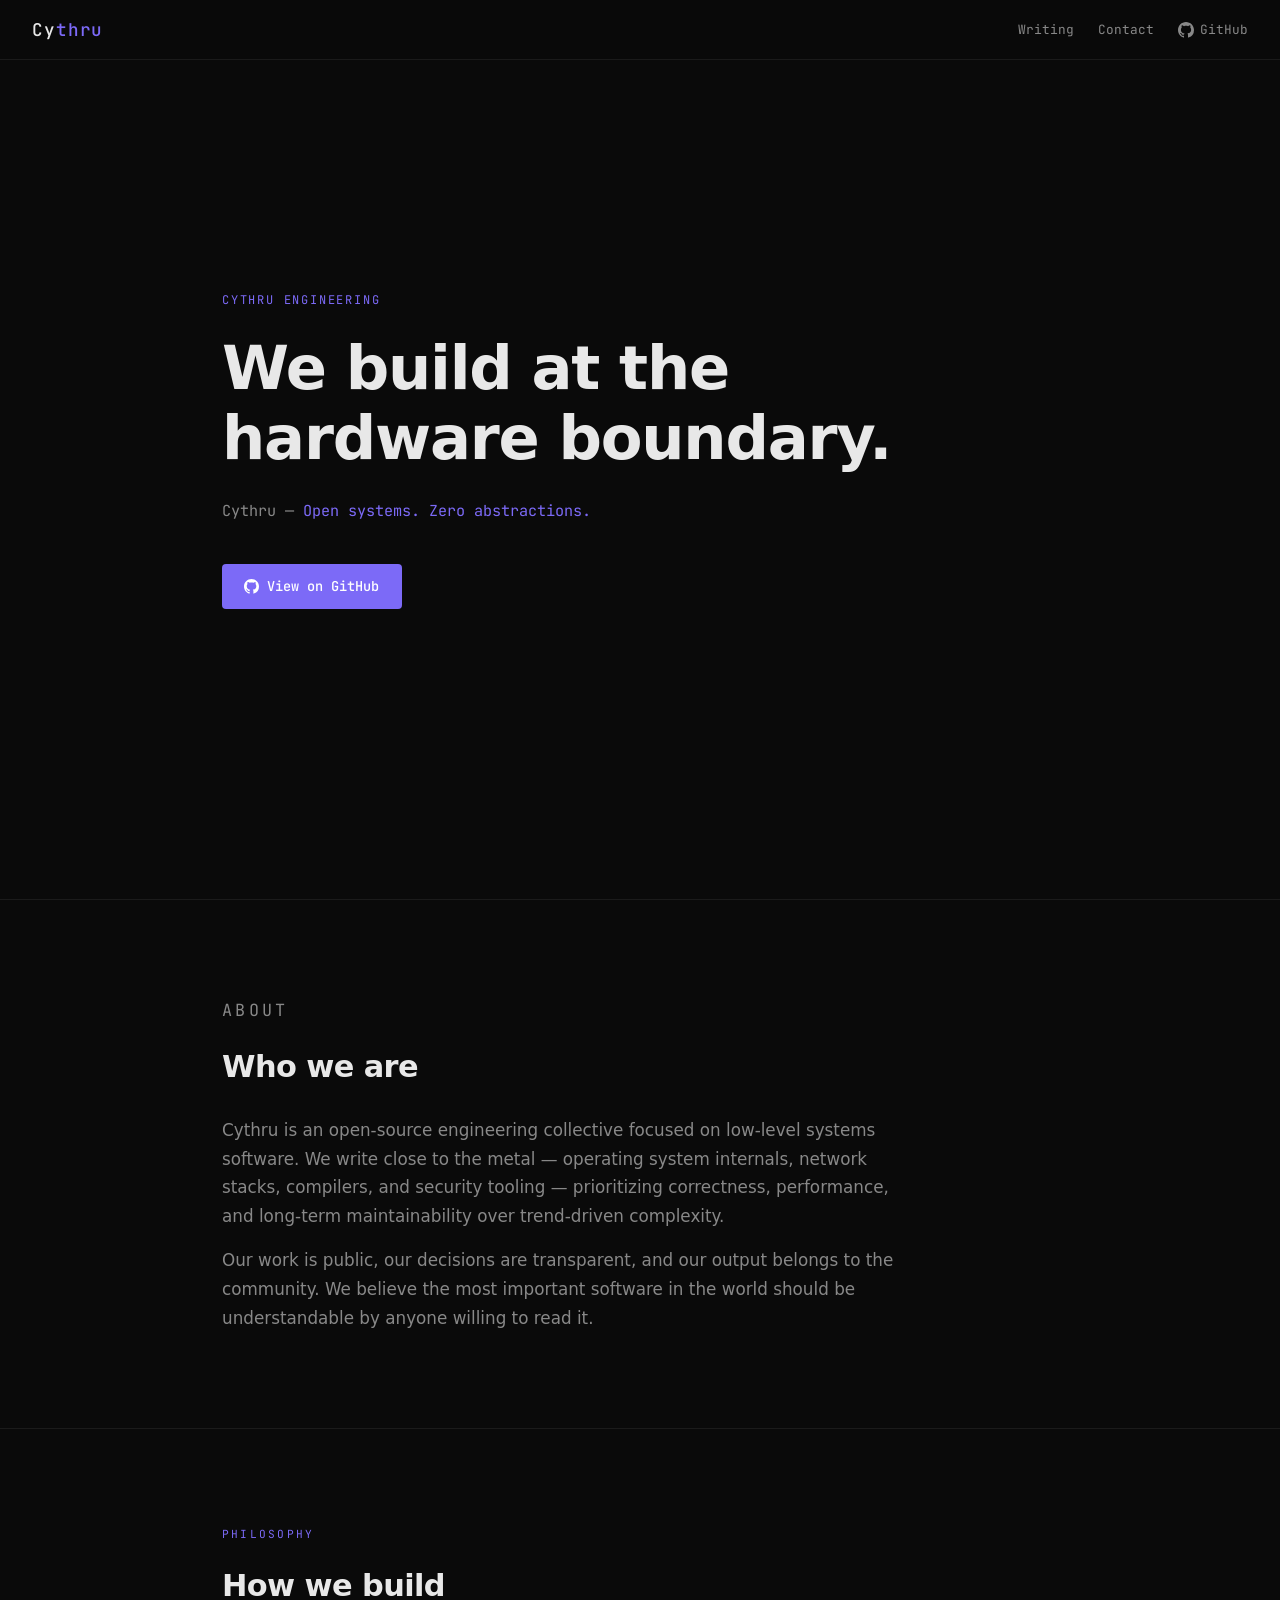
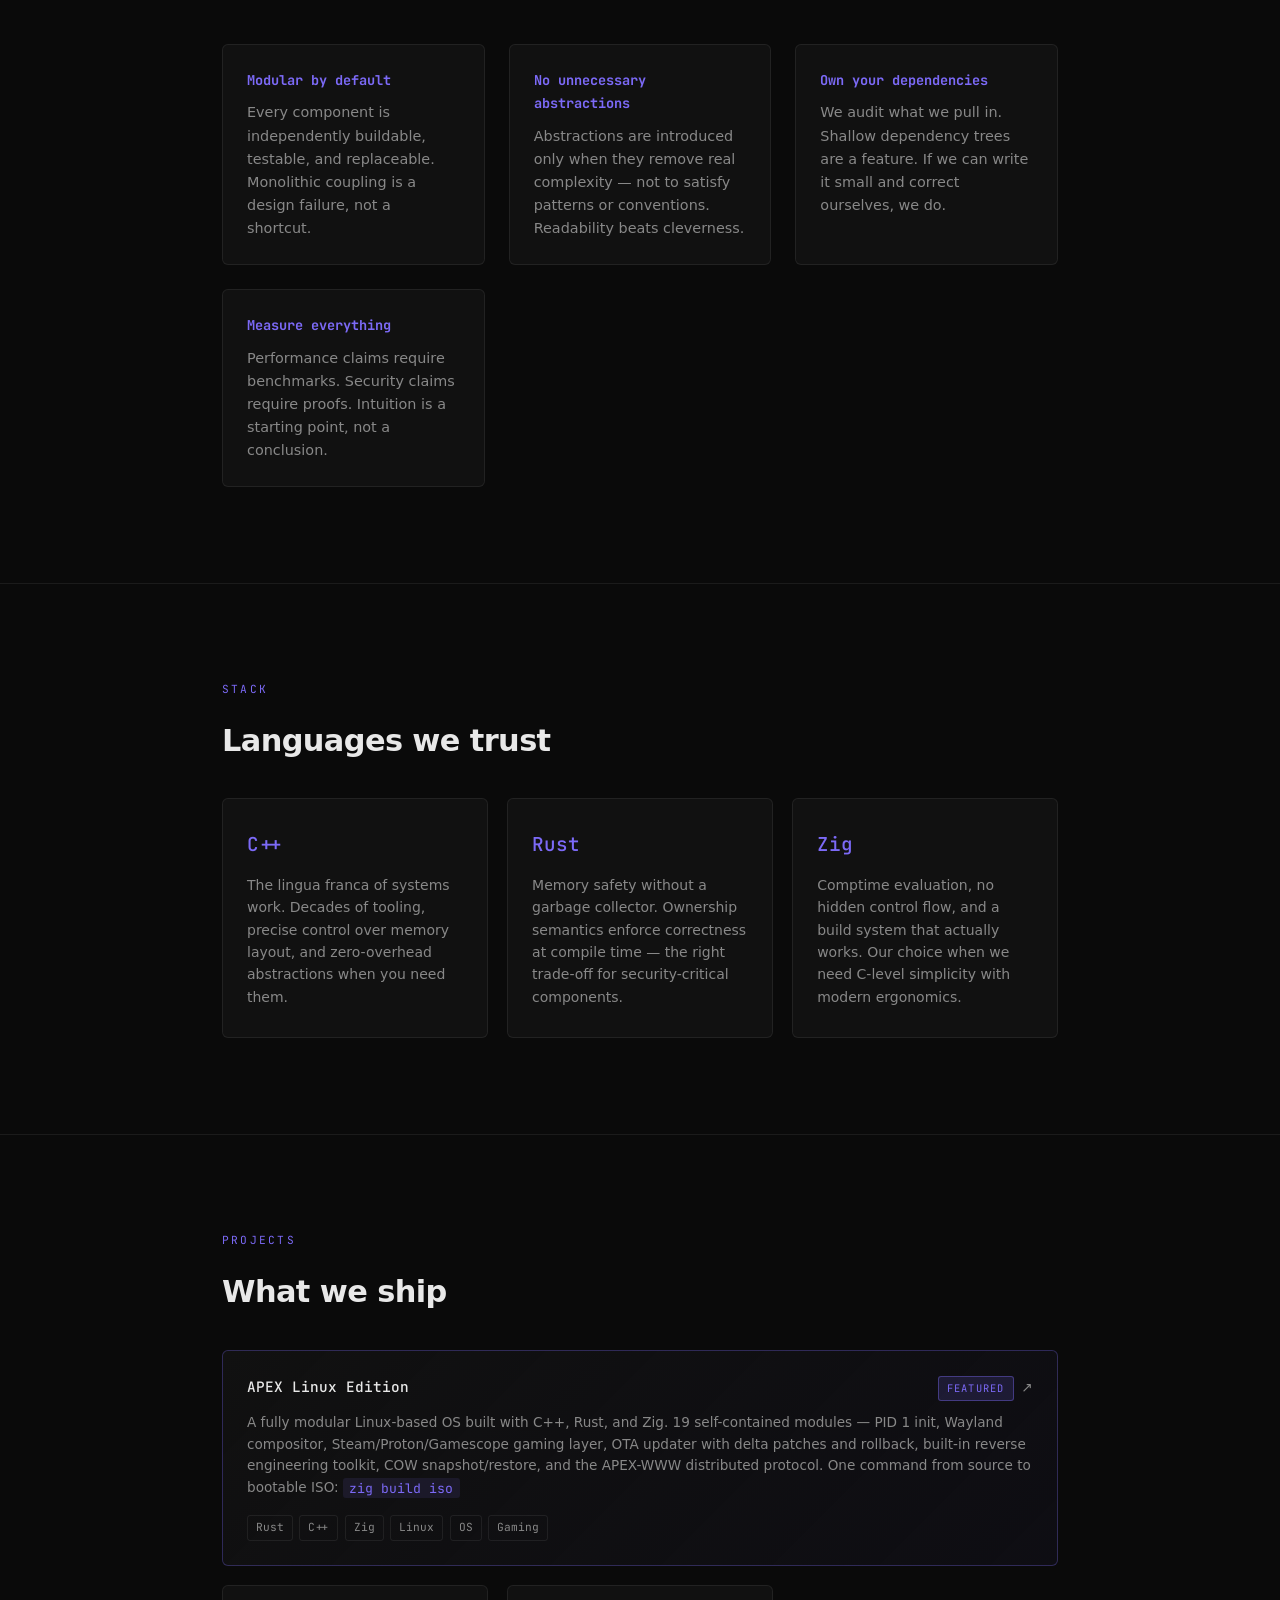
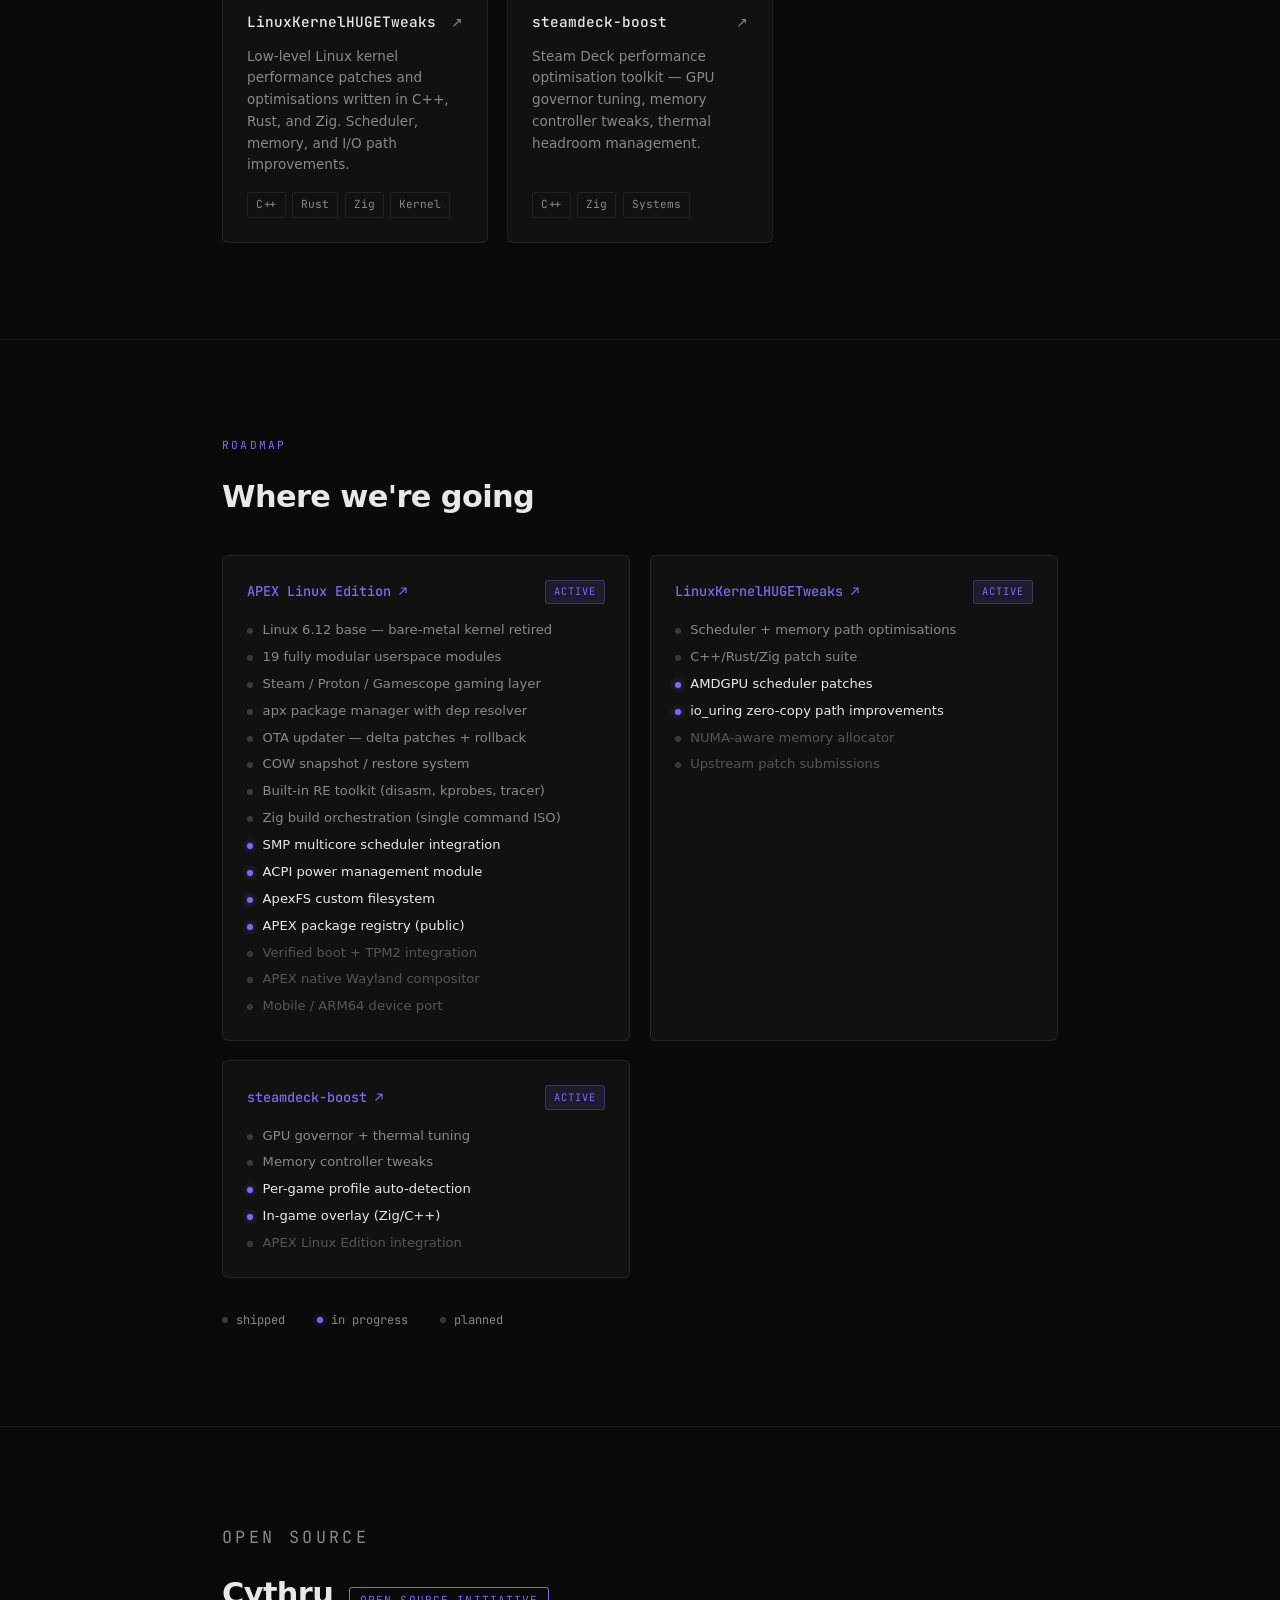
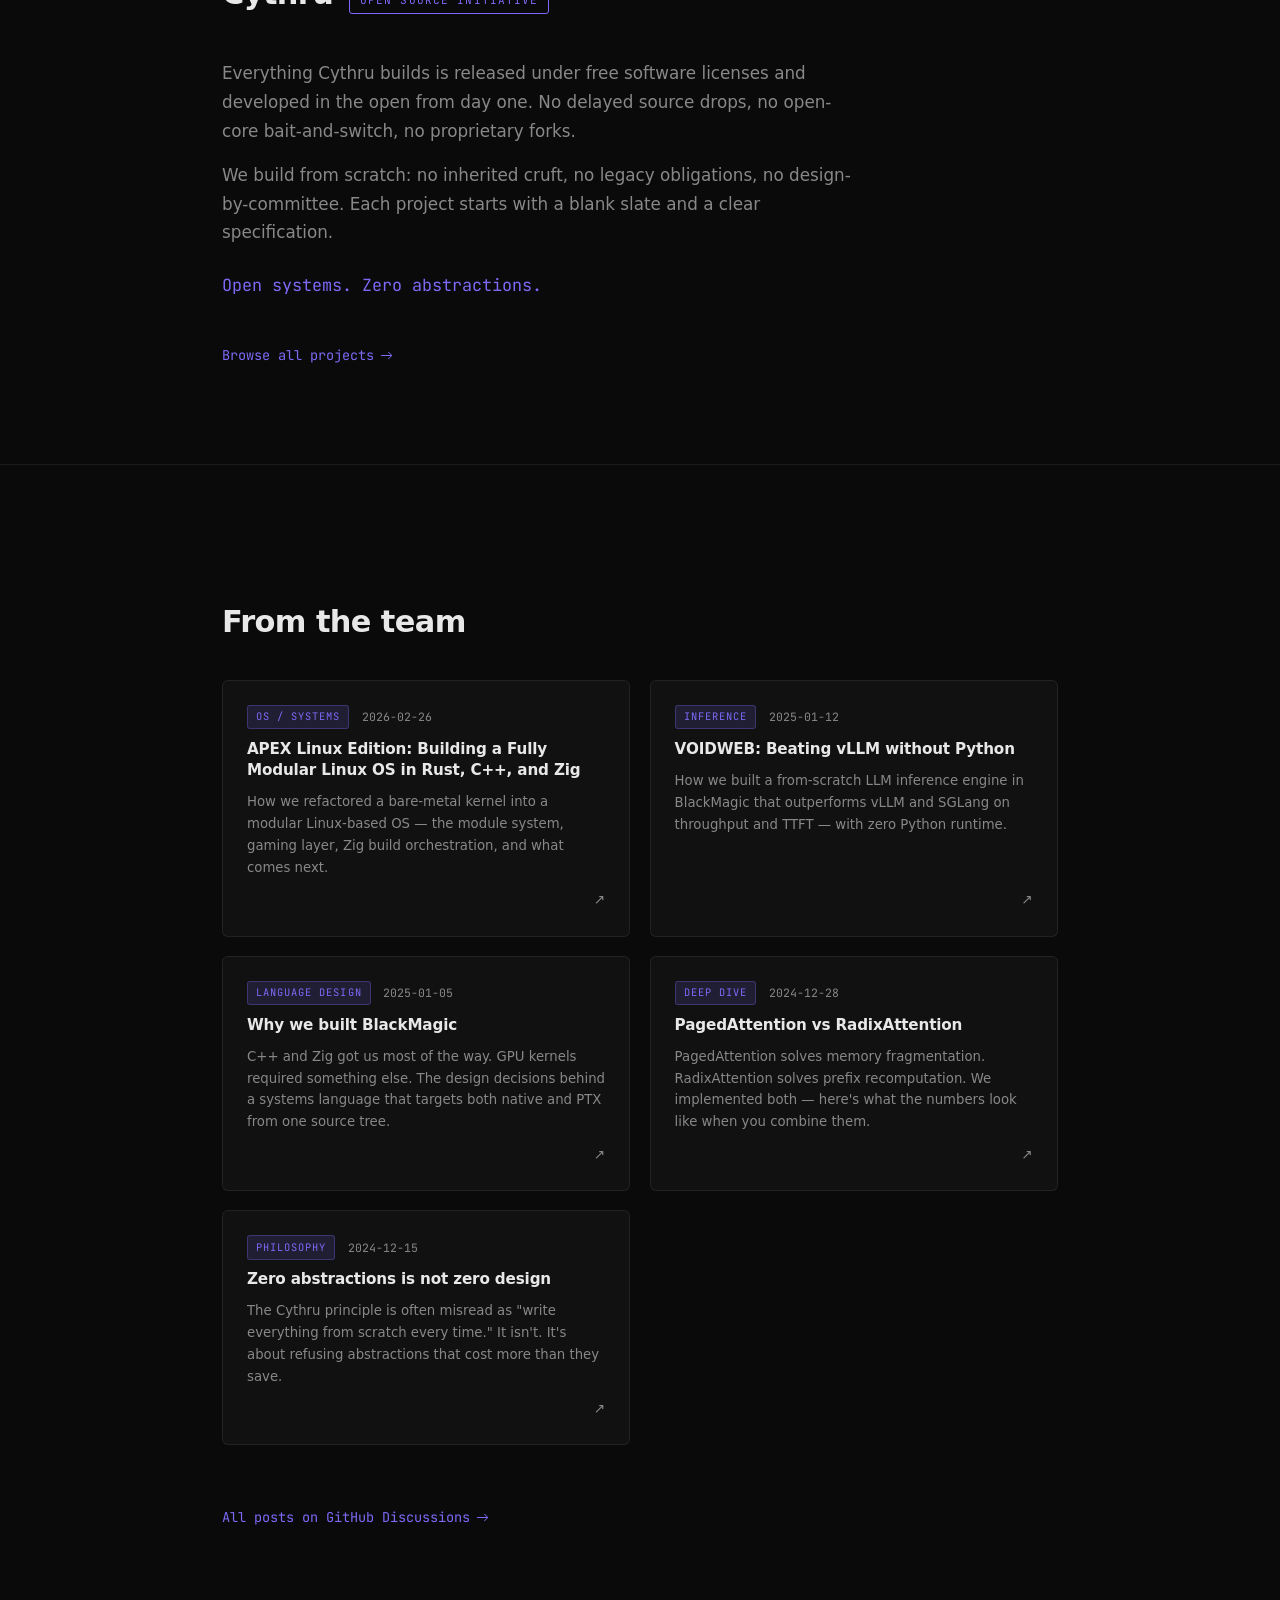
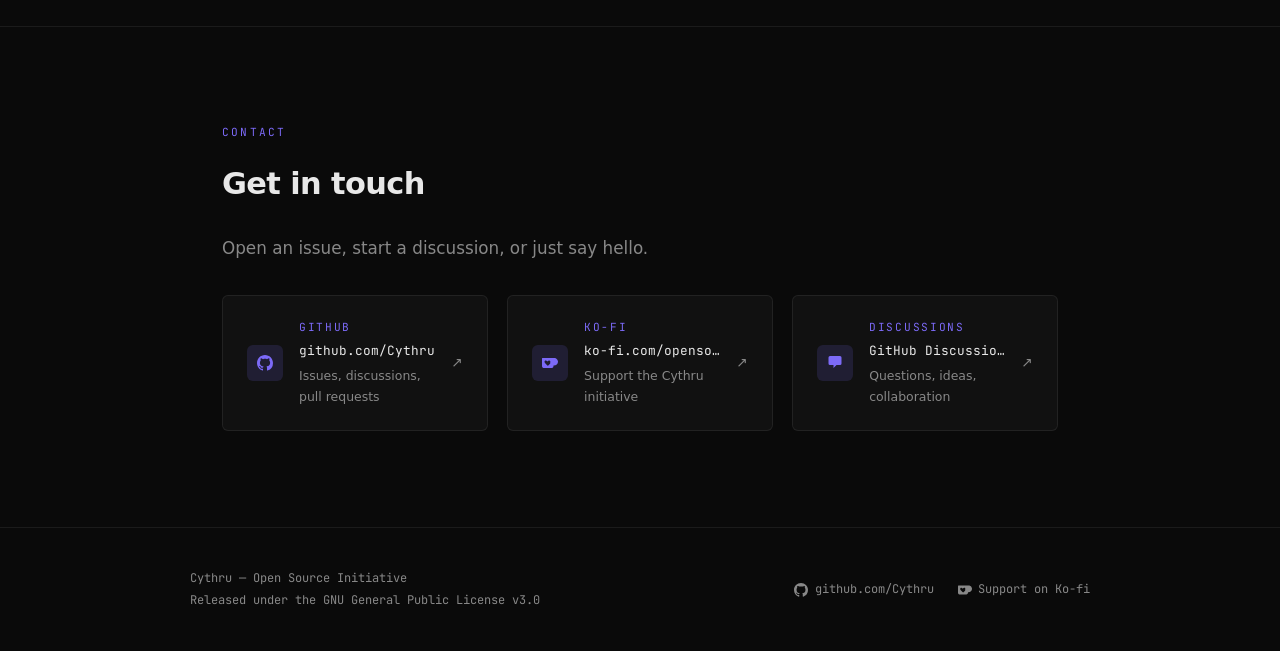
==== commit 21d95465: "feat: add APEX Linux Edition blog card to homepage" ====
--- a/index.html
+++ b/index.html
@@ -286,6 +286,16 @@
       <h2 class="reveal">From the team</h2>
       <div class="blog-grid">
 
+        <a class="blog-card reveal" href="/blog/apex-linux-edition.html">
+          <div class="blog-meta">
+            <span class="blog-tag">OS / Systems</span>
+            <span class="blog-date">2026-02-26</span>
+          </div>
+          <div class="blog-title">APEX Linux Edition: Building a Fully Modular Linux OS in Rust, C++, and Zig</div>
+          <div class="blog-excerpt">How we refactored a bare-metal kernel into a modular Linux-based OS &mdash; the module system, gaming layer, Zig build orchestration, and what comes next.</div>
+          <span class="blog-arrow">&#8599;</span>
+        </a>
+
         <a class="blog-card reveal" href="https://github.com/Cythru/Cythru/discussions" target="_blank" rel="noopener">
           <div class="blog-meta">
             <span class="blog-tag">Inference</span>
--- a/style.css
+++ b/style.css
@@ -335,6 +335,42 @@
   transform: translate(2px, -2px);
 }
 
+/* ─── FEATURED PROJECT ────────────────────────────────────── */
+
+.project-featured {
+  grid-column: 1 / -1;
+  border-color: rgba(124, 106, 247, 0.3);
+  background: linear-gradient(135deg, #111111 0%, rgba(124, 106, 247, 0.04) 100%);
+}
+
+.project-featured:hover {
+  border-color: rgba(124, 106, 247, 0.6);
+  box-shadow: 0 8px 48px rgba(124, 106, 247, 0.12);
+}
+
+.project-featured-badge {
+  font-family: var(--font-mono);
+  font-size: 0.65rem;
+  letter-spacing: 0.12em;
+  text-transform: uppercase;
+  padding: 0.15rem 0.5rem;
+  border-radius: 3px;
+  background: rgba(124, 106, 247, 0.15);
+  color: var(--accent);
+  border: 1px solid rgba(124, 106, 247, 0.4);
+  margin-left: auto;
+  margin-right: 0.5rem;
+}
+
+.project-featured code {
+  font-family: var(--font-mono);
+  font-size: 0.82rem;
+  background: rgba(124, 106, 247, 0.1);
+  padding: 0.1rem 0.4rem;
+  border-radius: 3px;
+  color: var(--accent);
+}
+
 .project-desc {
   font-size: 0.85rem;
   color: var(--text-muted);
